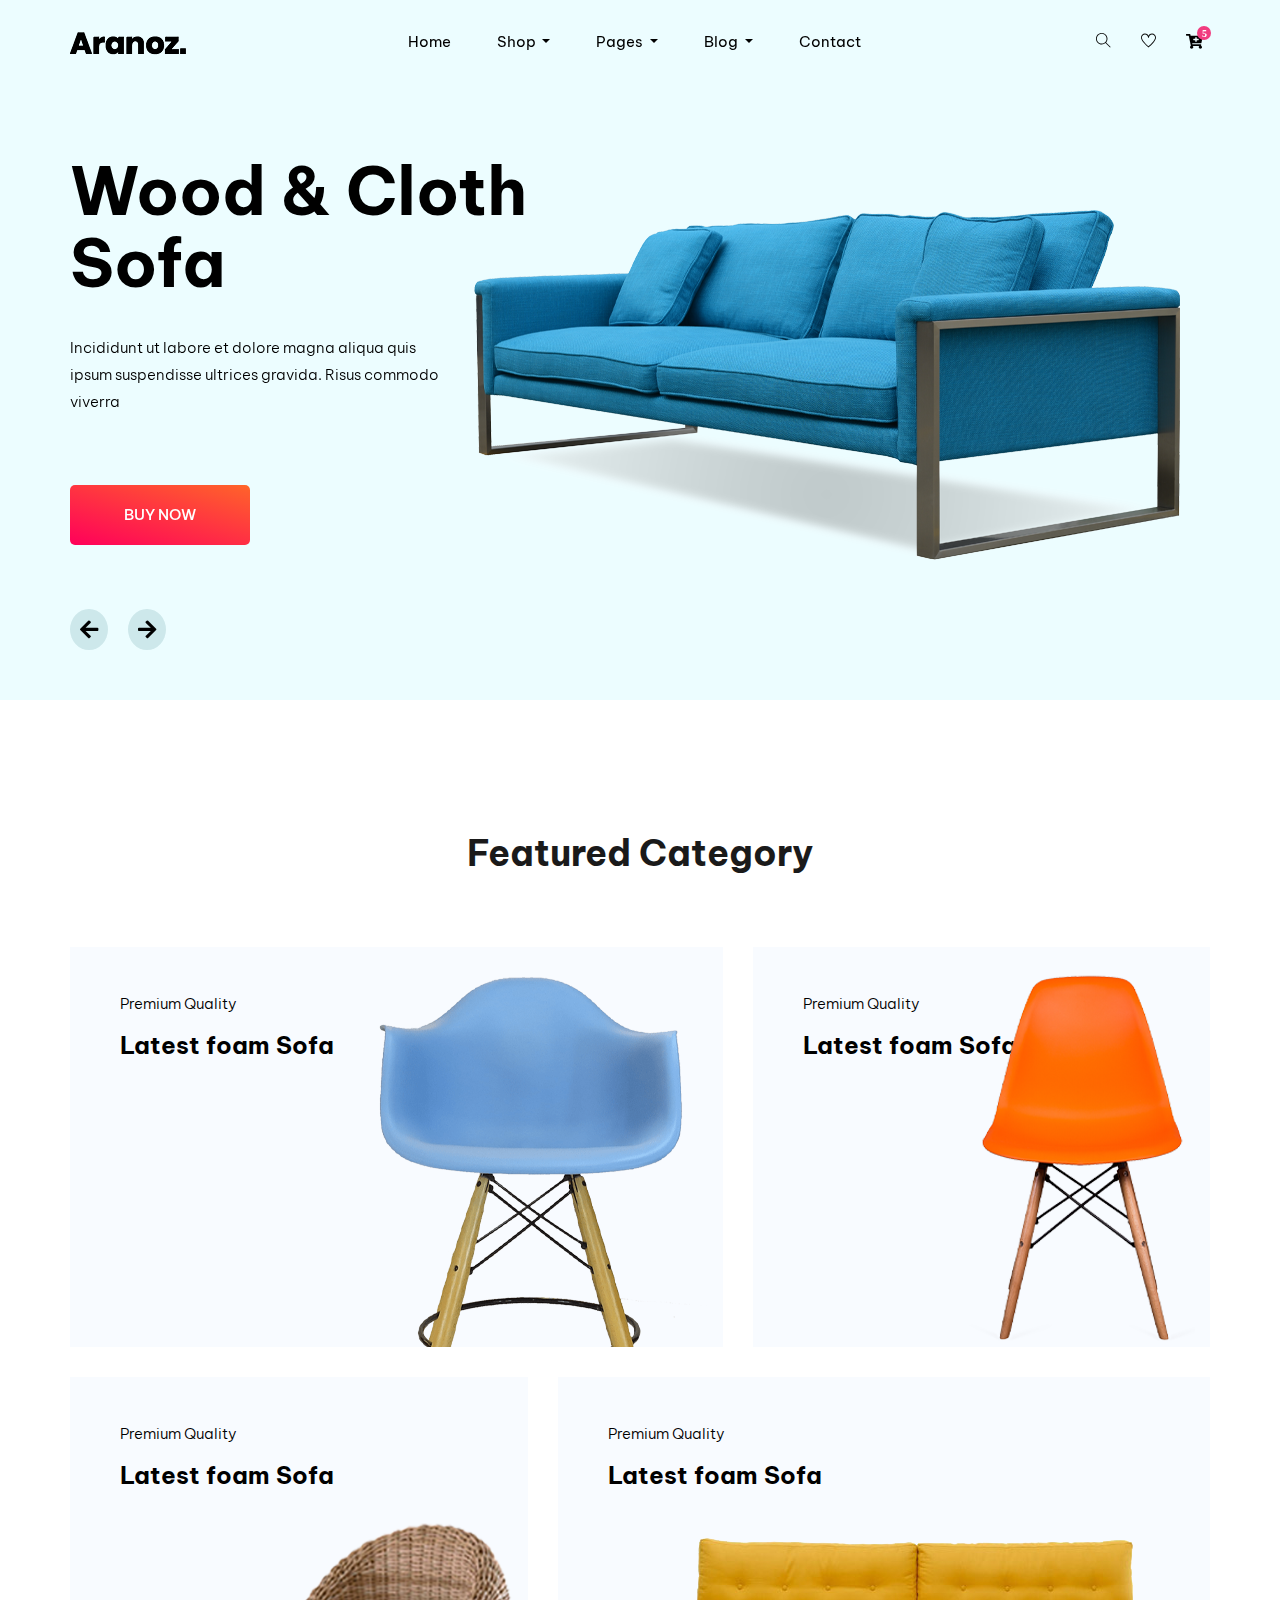
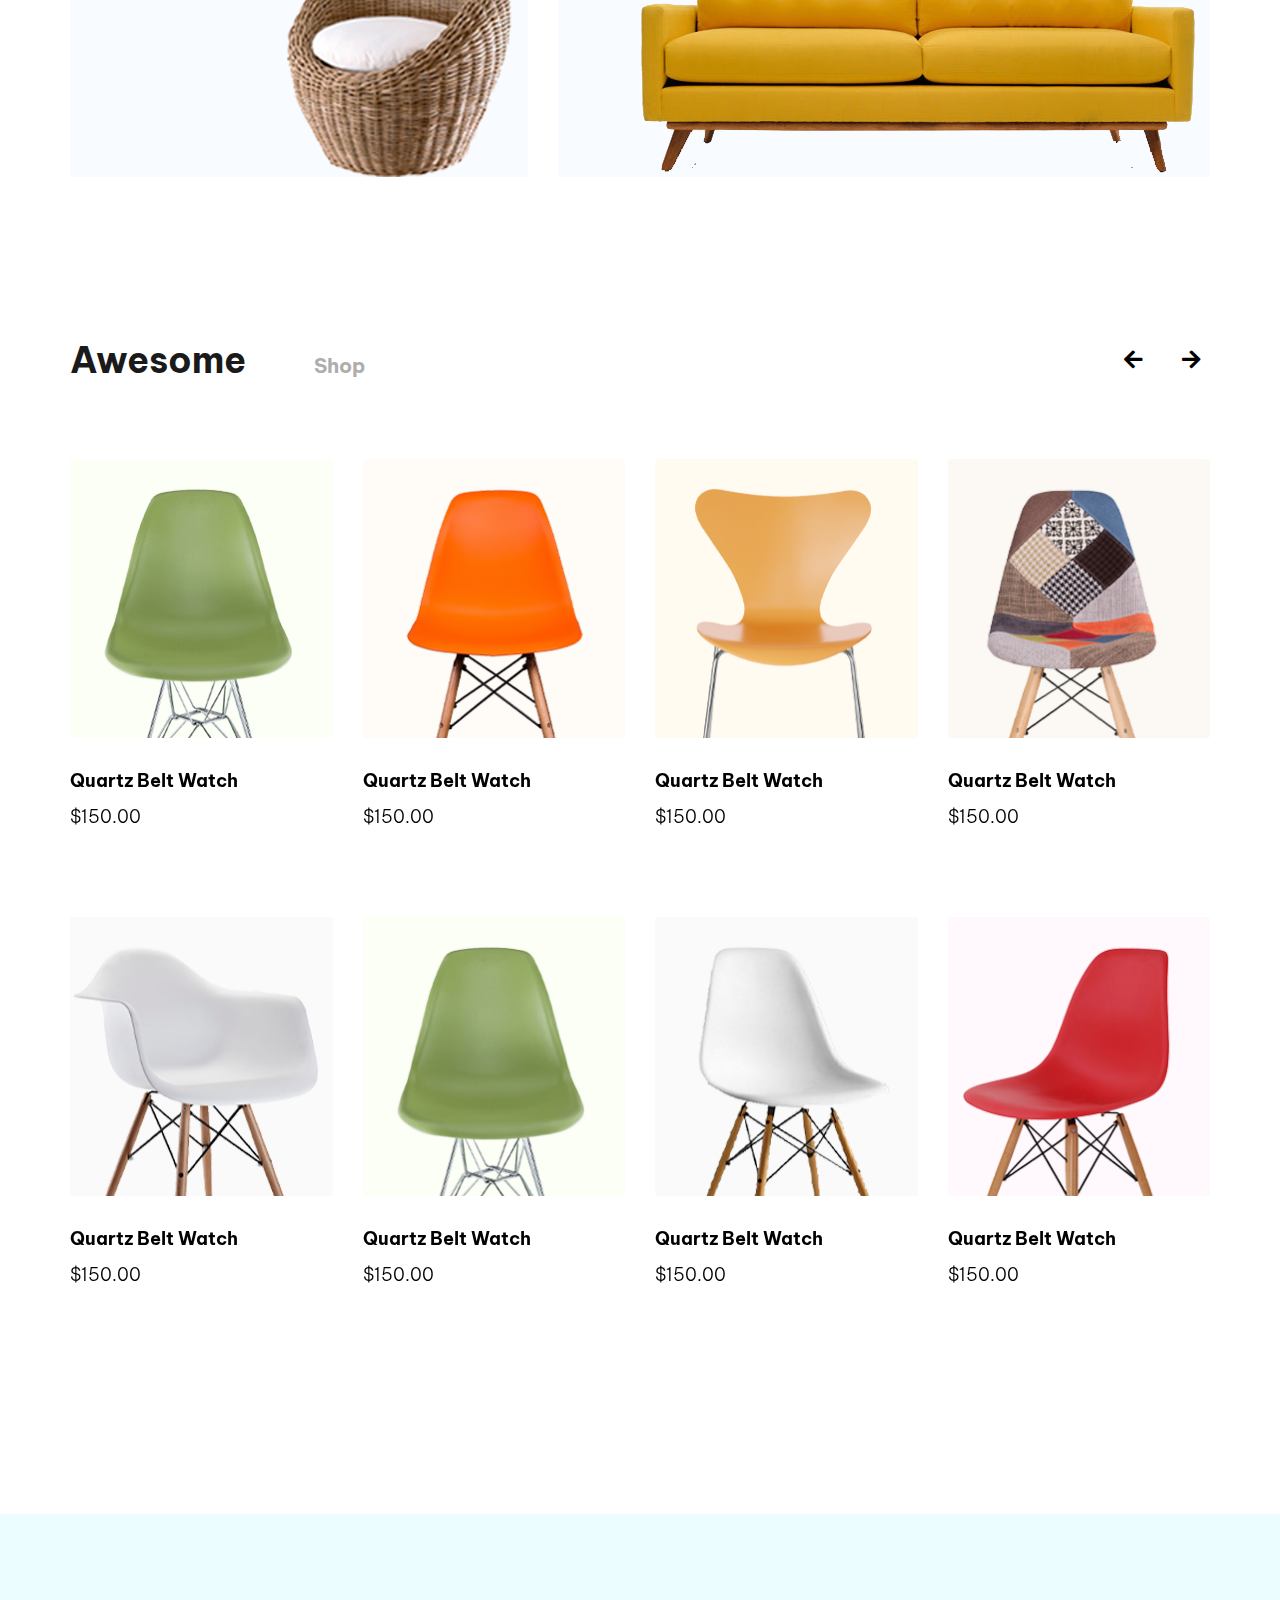
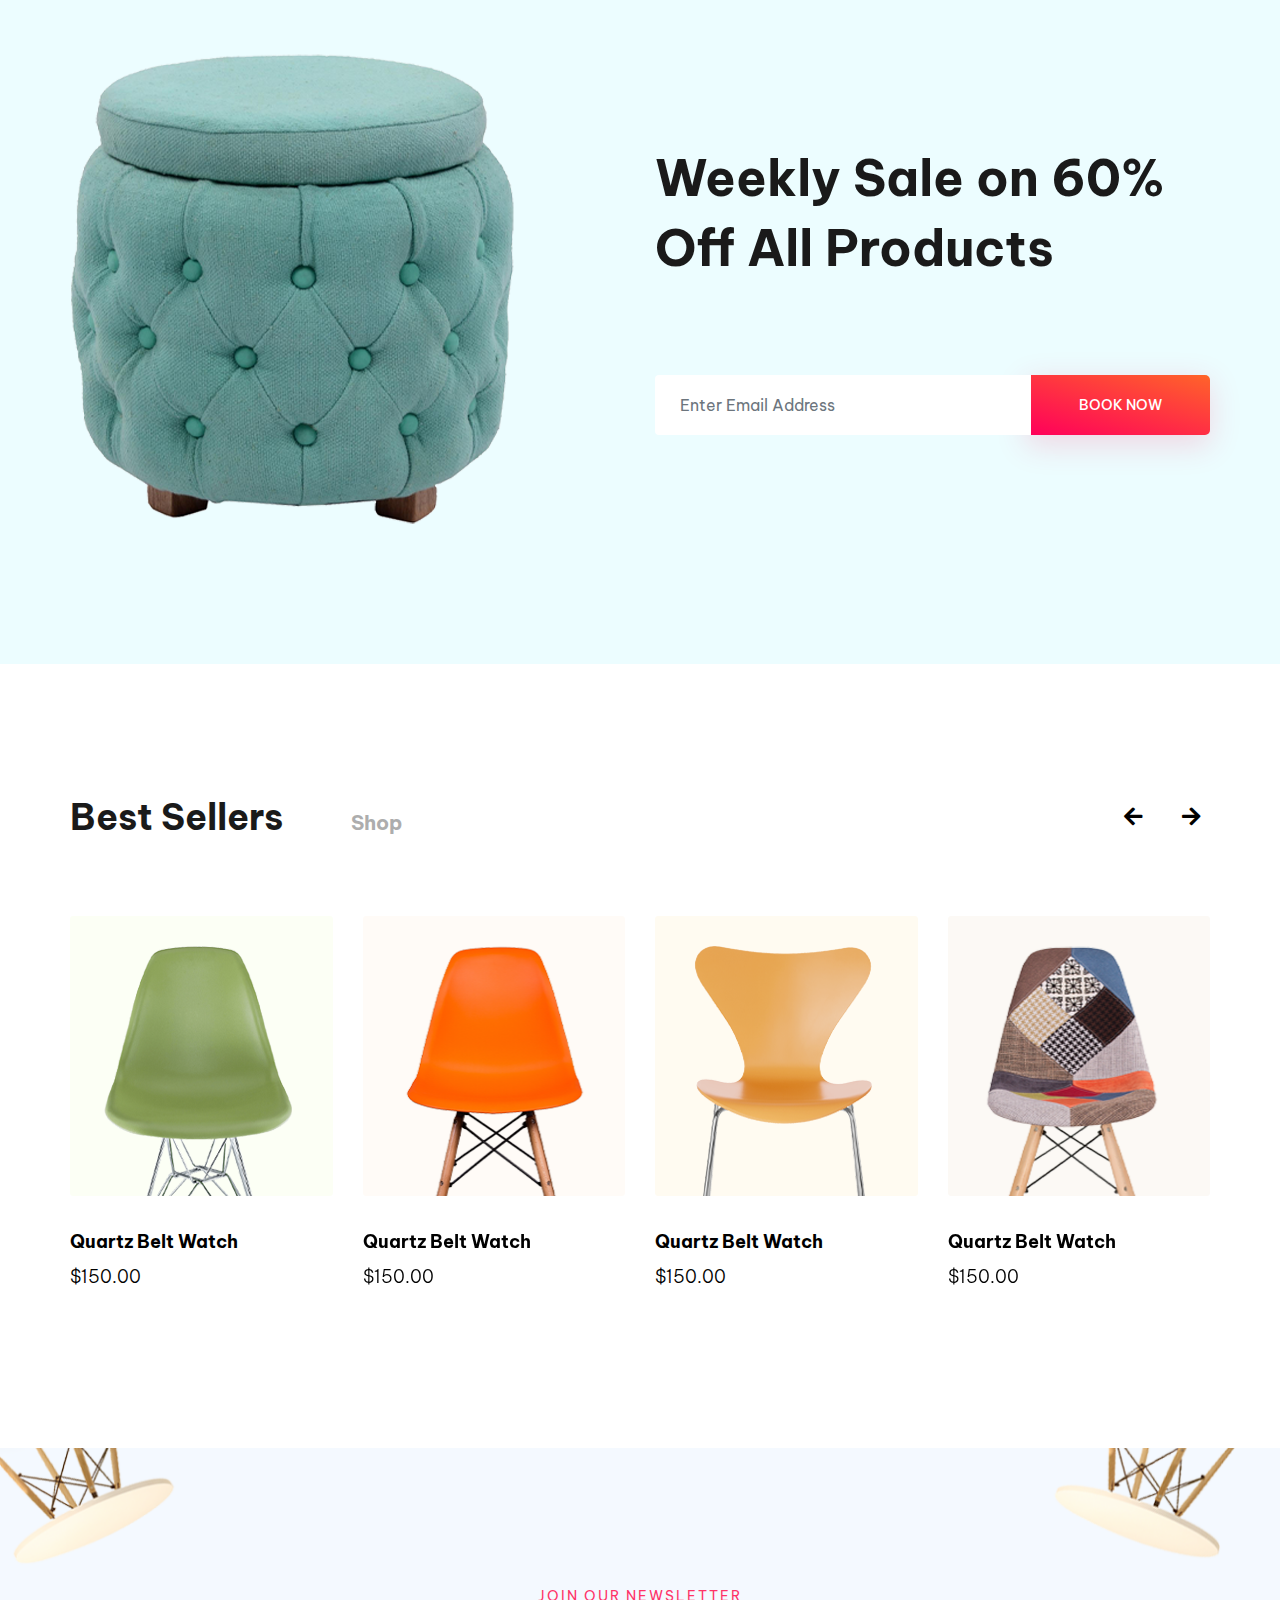
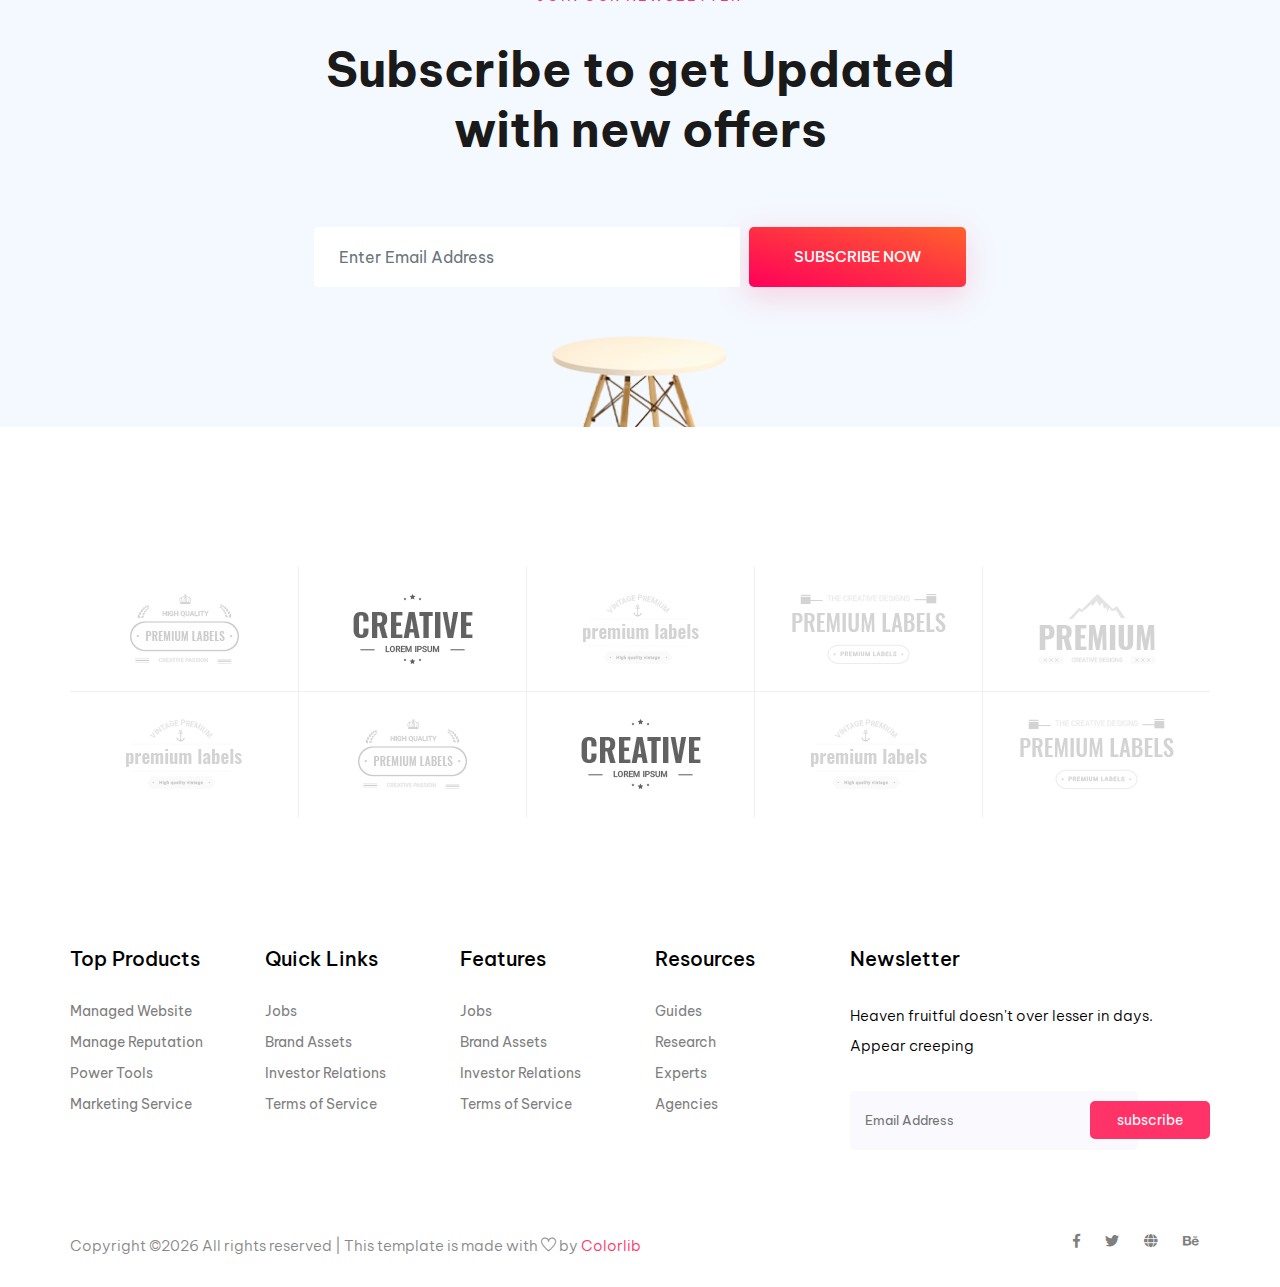
==== index.html @ b14316bf "commit" ====
<!doctype html>
<html lang="zxx">

<head>
    <!-- Required meta tags -->
    <meta charset="utf-8">
    <meta name="viewport" content="width=device-width, initial-scale=1, shrink-to-fit=no">
    <title>aranoz</title>
    <link rel="icon" href="img/favicon.png">
    <!-- Bootstrap CSS -->
    <link rel="stylesheet" href="css/bootstrap.min.css">
    <!-- animate CSS -->
    <link rel="stylesheet" href="css/animate.css">
    <!-- owl carousel CSS -->
    <link rel="stylesheet" href="css/owl.carousel.min.css">
    <!-- font awesome CSS -->
    <link rel="stylesheet" href="css/all.css">
    <!-- flaticon CSS -->
    <link rel="stylesheet" href="css/flaticon.css">
    <link rel="stylesheet" href="css/themify-icons.css">
    <!-- font awesome CSS -->
    <link rel="stylesheet" href="css/magnific-popup.css">
    <!-- swiper CSS -->
    <link rel="stylesheet" href="css/slick.css">
    <!-- style CSS -->
    <link rel="stylesheet" href="css/style.css">
</head>

<body>
    <!--::header part start::-->
    <header class="main_menu home_menu">
        <div class="container">
            <div class="row align-items-center">
                <div class="col-lg-12">
                    <nav class="navbar navbar-expand-lg navbar-light">
                        <a class="navbar-brand" href="index.html"> <img src="img/logo.png" alt="logo"> </a>
                        <button class="navbar-toggler" type="button" data-toggle="collapse"
                            data-target="#navbarSupportedContent" aria-controls="navbarSupportedContent"
                            aria-expanded="false" aria-label="Toggle navigation">
                            <span class="menu_icon"><i class="fas fa-bars"></i></span>
                        </button>

                        <div class="collapse navbar-collapse main-menu-item" id="navbarSupportedContent">
                            <ul class="navbar-nav">
                                <li class="nav-item">
                                    <a class="nav-link" href="index.html">Home</a>
                                </li>
                                <li class="nav-item dropdown">
                                    <a class="nav-link dropdown-toggle" href="blog.html" id="navbarDropdown_1"
                                        role="button" data-toggle="dropdown" aria-haspopup="true" aria-expanded="false">
                                        Shop
                                    </a>
                                    <div class="dropdown-menu" aria-labelledby="navbarDropdown_1">
                                        <a class="dropdown-item" href="category.html"> shop category</a>
                                        <a class="dropdown-item" href="single-product.html">product details</a>
                                        
                                    </div>
                                </li>
                                <li class="nav-item dropdown">
                                    <a class="nav-link dropdown-toggle" href="blog.html" id="navbarDropdown_3"
                                        role="button" data-toggle="dropdown" aria-haspopup="true" aria-expanded="false">
                                        pages
                                    </a>
                                    <div class="dropdown-menu" aria-labelledby="navbarDropdown_2">
                                        <a class="dropdown-item" href="login.html"> login</a>
                                        <a class="dropdown-item" href="tracking.html">tracking</a>
                                        <a class="dropdown-item" href="checkout.html">product checkout</a>
                                        <a class="dropdown-item" href="cart.html">shopping cart</a>
                                        <a class="dropdown-item" href="confirmation.html">confirmation</a>
                                        <a class="dropdown-item" href="elements.html">elements</a>
                                    </div>
                                </li>
                                <li class="nav-item dropdown">
                                    <a class="nav-link dropdown-toggle" href="blog.html" id="navbarDropdown_2"
                                        role="button" data-toggle="dropdown" aria-haspopup="true" aria-expanded="false">
                                        blog
                                    </a>
                                    <div class="dropdown-menu" aria-labelledby="navbarDropdown_2">
                                        <a class="dropdown-item" href="blog.html"> blog</a>
                                        <a class="dropdown-item" href="single-blog.html">Single blog</a>
                                    </div>
                                </li>
                                
                                <li class="nav-item">
                                    <a class="nav-link" href="contact.html">Contact</a>
                                </li>
                            </ul>
                        </div>
                        <div class="hearer_icon d-flex">
                            <a id="search_1" href="javascript:void(0)"><i class="ti-search"></i></a>
                            <a href=""><i class="ti-heart"></i></a>
                            <div class="dropdown cart">
                                <a class="dropdown-toggle" href="#" id="navbarDropdown3" role="button"
                                    data-toggle="dropdown" aria-haspopup="true" aria-expanded="false">
                                    <i class="fas fa-cart-plus"></i>
                                </a>
                                <!-- <div class="dropdown-menu" aria-labelledby="navbarDropdown">
                                    <div class="single_product">
    
                                    </div>
                                </div> -->
                                
                            </div>
                        </div>
                    </nav>
                </div>
            </div>
        </div>
        <div class="search_input" id="search_input_box">
            <div class="container ">
                <form class="d-flex justify-content-between search-inner">
                    <input type="text" class="form-control" id="search_input" placeholder="Search Here">
                    <button type="submit" class="btn"></button>
                    <span class="ti-close" id="close_search" title="Close Search"></span>
                </form>
            </div>
        </div>
    </header>
    <!-- Header part end-->

    <!-- banner part start-->
    <section class="banner_part">
        <div class="container">
            <div class="row align-items-center">
                <div class="col-lg-12">
                    <div class="banner_slider owl-carousel">
                        <div class="single_banner_slider">
                            <div class="row">
                                <div class="col-lg-5 col-md-8">
                                    <div class="banner_text">
                                        <div class="banner_text_iner">
                                            <h1>Wood & Cloth
                                                Sofa</h1>
                                            <p>Incididunt ut labore et dolore magna aliqua quis ipsum
                                                suspendisse ultrices gravida. Risus commodo viverra</p>
                                            <a href="#" class="btn_2">buy now</a>
                                        </div>
                                    </div>
                                </div>
                                <div class="banner_img d-none d-lg-block">
                                    <img src="img/banner_img.png" alt="">
                                </div>
                            </div>
                        </div><div class="single_banner_slider">
                            <div class="row">
                                <div class="col-lg-5 col-md-8">
                                    <div class="banner_text">
                                        <div class="banner_text_iner">
                                            <h1>Cloth & Wood
                                                Sofa</h1>
                                            <p>Incididunt ut labore et dolore magna aliqua quis ipsum
                                                suspendisse ultrices gravida. Risus commodo viverra</p>
                                            <a href="#" class="btn_2">buy now</a>
                                        </div>
                                    </div>
                                </div>
                                <div class="banner_img d-none d-lg-block">
                                    <img src="img/banner_img.png" alt="">
                                </div>
                            </div>
                        </div><div class="single_banner_slider">
                            <div class="row">
                                <div class="col-lg-5 col-md-8">
                                    <div class="banner_text">
                                        <div class="banner_text_iner">
                                            <h1>Wood & Cloth
                                                Sofa</h1>
                                            <p>Incididunt ut labore et dolore magna aliqua quis ipsum
                                                suspendisse ultrices gravida. Risus commodo viverra</p>
                                            <a href="#" class="btn_2">buy now</a>
                                        </div>
                                    </div>
                                </div>
                                <div class="banner_img d-none d-lg-block">
                                    <img src="img/banner_img.png" alt="">
                                </div>
                            </div>
                        </div>
                        <!-- <div class="single_banner_slider">
                            <div class="row">
                                <div class="col-lg-5 col-md-8">
                                    <div class="banner_text">
                                        <div class="banner_text_iner">
                                            <h1>Cloth $ Wood Sofa</h1>
                                            <p>Incididunt ut labore et dolore magna aliqua quis ipsum
                                                suspendisse ultrices gravida. Risus commodo viverra</p>
                                            <a href="#" class="btn_2">buy now</a>
                                        </div>
                                    </div>
                                </div>
                                <div class="banner_img d-none d-lg-block">
                                    <img src="img/banner_img.png" alt="">
                                </div>
                            </div>
                        </div> -->
                    </div>
                    <div class="slider-counter"></div>
                </div>
            </div>
        </div>
    </section>
    <!-- banner part start-->

    <!-- feature_part start-->
    <section class="feature_part padding_top">
        <div class="container">
            <div class="row justify-content-center">
                <div class="col-lg-8">
                    <div class="section_tittle text-center">
                        <h2>Featured Category</h2>
                    </div>
                </div>
            </div>
            <div class="row align-items-center justify-content-between">
                <div class="col-lg-7 col-sm-6">
                    <div class="single_feature_post_text">
                        <p>Premium Quality</p>
                        <h3>Latest foam Sofa</h3>
                        <a href="#" class="feature_btn">EXPLORE NOW <i class="fas fa-play"></i></a>
                        <img src="img/feature/feature_1.png" alt="">
                    </div>
                </div>
                <div class="col-lg-5 col-sm-6">
                    <div class="single_feature_post_text">
                        <p>Premium Quality</p>
                        <h3>Latest foam Sofa</h3>
                        <a href="#" class="feature_btn">EXPLORE NOW <i class="fas fa-play"></i></a>
                        <img src="img/feature/feature_2.png" alt="">
                    </div>
                </div>
                <div class="col-lg-5 col-sm-6">
                    <div class="single_feature_post_text">
                        <p>Premium Quality</p>
                        <h3>Latest foam Sofa</h3>
                        <a href="#" class="feature_btn">EXPLORE NOW <i class="fas fa-play"></i></a>
                        <img src="img/feature/feature_3.png" alt="">
                    </div>
                </div>
                <div class="col-lg-7 col-sm-6">
                    <div class="single_feature_post_text">
                        <p>Premium Quality</p>
                        <h3>Latest foam Sofa</h3>
                        <a href="#" class="feature_btn">EXPLORE NOW <i class="fas fa-play"></i></a>
                        <img src="img/feature/feature_4.png" alt="">
                    </div>
                </div>
            </div>
        </div>
    </section>
    <!-- upcoming_event part start-->

    <!-- product_list start-->
    <section class="product_list section_padding">
        <div class="container">
            <div class="row justify-content-center">
                <div class="col-lg-12">
                    <div class="section_tittle text-center">
                        <h2>awesome <span>shop</span></h2>
                    </div>
                </div>
            </div>
            <div class="row">
                <div class="col-lg-12">
                    <div class="product_list_slider owl-carousel">
                        <div class="single_product_list_slider">
                            <div class="row align-items-center justify-content-between">
                                <div class="col-lg-3 col-sm-6">
                                    <div class="single_product_item">
                                        <img src="img/product/product_1.png" alt="">
                                        <div class="single_product_text">
                                            <h4>Quartz Belt Watch</h4>
                                            <h3>$150.00</h3>
                                            <a href="#" class="add_cart">+ add to cart<i class="ti-heart"></i></a>
                                        </div>
                                    </div>
                                </div>
                                <div class="col-lg-3 col-sm-6">
                                    <div class="single_product_item">
                                        <img src="img/product/product_2.png" alt="">
                                        <div class="single_product_text">
                                            <h4>Quartz Belt Watch</h4>
                                            <h3>$150.00</h3>
                                            <a href="#" class="add_cart">+ add to cart<i class="ti-heart"></i></a>
                                        </div>
                                    </div>
                                </div>
                                <div class="col-lg-3 col-sm-6">
                                    <div class="single_product_item">
                                        <img src="img/product/product_3.png" alt="">
                                        <div class="single_product_text">
                                            <h4>Quartz Belt Watch</h4>
                                            <h3>$150.00</h3>
                                            <a href="#" class="add_cart">+ add to cart<i class="ti-heart"></i></a>
                                        </div>
                                    </div>
                                </div>
                                <div class="col-lg-3 col-sm-6">
                                    <div class="single_product_item">
                                        <img src="img/product/product_4.png" alt="">
                                        <div class="single_product_text">
                                            <h4>Quartz Belt Watch</h4>
                                            <h3>$150.00</h3>
                                            <a href="#" class="add_cart">+ add to cart<i class="ti-heart"></i></a>
                                        </div>
                                    </div>
                                </div>
                                <div class="col-lg-3 col-sm-6">
                                    <div class="single_product_item">
                                        <img src="img/product/product_5.png" alt="">
                                        <div class="single_product_text">
                                            <h4>Quartz Belt Watch</h4>
                                            <h3>$150.00</h3>
                                            <a href="#" class="add_cart">+ add to cart<i class="ti-heart"></i></a>
                                        </div>
                                    </div>
                                </div>
                                <div class="col-lg-3 col-sm-6">
                                    <div class="single_product_item">
                                        <img src="img/product/product_6.png" alt="">
                                        <div class="single_product_text">
                                            <h4>Quartz Belt Watch</h4>
                                            <h3>$150.00</h3>
                                            <a href="#" class="add_cart">+ add to cart<i class="ti-heart"></i></a>
                                        </div>
                                    </div>
                                </div>
                                <div class="col-lg-3 col-sm-6">
                                    <div class="single_product_item">
                                        <img src="img/product/product_7.png" alt="">
                                        <div class="single_product_text">
                                            <h4>Quartz Belt Watch</h4>
                                            <h3>$150.00</h3>
                                            <a href="#" class="add_cart">+ add to cart<i class="ti-heart"></i></a>
                                        </div>
                                    </div>
                                </div>
                                <div class="col-lg-3 col-sm-6">
                                    <div class="single_product_item">
                                        <img src="img/product/product_8.png" alt="">
                                        <div class="single_product_text">
                                            <h4>Quartz Belt Watch</h4>
                                            <h3>$150.00</h3>
                                            <a href="#" class="add_cart">+ add to cart<i class="ti-heart"></i></a>
                                        </div>
                                    </div>
                                </div>
                            </div>
                        </div>
                        <div class="single_product_list_slider">
                            <div class="row align-items-center justify-content-between">
                                <div class="col-lg-3 col-sm-6">
                                    <div class="single_product_item">
                                        <img src="img/product/product_1.png" alt="">
                                        <div class="single_product_text">
                                            <h4>Quartz Belt Watch</h4>
                                            <h3>$150.00</h3>
                                            <a href="#" class="add_cart">+ add to cart<i class="ti-heart"></i></a>
                                        </div>
                                    </div>
                                </div>
                                <div class="col-lg-3 col-sm-6">
                                    <div class="single_product_item">
                                        <img src="img/product/product_2.png" alt="">
                                        <div class="single_product_text">
                                            <h4>Quartz Belt Watch</h4>
                                            <h3>$150.00</h3>
                                            <a href="#" class="add_cart">+ add to cart<i class="ti-heart"></i></a>
                                        </div>
                                    </div>
                                </div>
                                <div class="col-lg-3 col-sm-6">
                                    <div class="single_product_item">
                                        <img src="img/product/product_3.png" alt="">
                                        <div class="single_product_text">
                                            <h4>Quartz Belt Watch</h4>
                                            <h3>$150.00</h3>
                                            <a href="#" class="add_cart">+ add to cart<i class="ti-heart"></i></a>
                                        </div>
                                    </div>
                                </div>
                                <div class="col-lg-3 col-sm-6">
                                    <div class="single_product_item">
                                        <img src="img/product/product_4.png" alt="">
                                        <div class="single_product_text">
                                            <h4>Quartz Belt Watch</h4>
                                            <h3>$150.00</h3>
                                            <a href="#" class="add_cart">+ add to cart<i class="ti-heart"></i></a>
                                        </div>
                                    </div>
                                </div>
                                <div class="col-lg-3 col-sm-6">
                                    <div class="single_product_item">
                                        <img src="img/product/product_5.png" alt="">
                                        <div class="single_product_text">
                                            <h4>Quartz Belt Watch</h4>
                                            <h3>$150.00</h3>
                                            <a href="#" class="add_cart">+ add to cart<i class="ti-heart"></i></a>
                                        </div>
                                    </div>
                                </div>
                                <div class="col-lg-3 col-sm-6">
                                    <div class="single_product_item">
                                        <img src="img/product/product_6.png" alt="">
                                        <div class="single_product_text">
                                            <h4>Quartz Belt Watch</h4>
                                            <h3>$150.00</h3>
                                            <a href="#" class="add_cart">+ add to cart<i class="ti-heart"></i></a>
                                        </div>
                                    </div>
                                </div>
                                <div class="col-lg-3 col-sm-6">
                                    <div class="single_product_item">
                                        <img src="img/product/product_7.png" alt="">
                                        <div class="single_product_text">
                                            <h4>Quartz Belt Watch</h4>
                                            <h3>$150.00</h3>
                                            <a href="#" class="add_cart">+ add to cart<i class="ti-heart"></i></a>
                                        </div>
                                    </div>
                                </div>
                                <div class="col-lg-3 col-sm-6">
                                    <div class="single_product_item">
                                        <img src="img/product/product_8.png" alt="">
                                        <div class="single_product_text">
                                            <h4>Quartz Belt Watch</h4>
                                            <h3>$150.00</h3>
                                            <a href="#" class="add_cart">+ add to cart<i class="ti-heart"></i></a>
                                        </div>
                                    </div>
                                </div>
                            </div>
                        </div>
                    </div>
                </div>
            </div>
        </div>
    </section>
    <!-- product_list part start-->

    <!-- awesome_shop start-->
    <section class="our_offer section_padding">
        <div class="container">
            <div class="row align-items-center justify-content-between">
                <div class="col-lg-6 col-md-6">
                    <div class="offer_img">
                        <img src="img/offer_img.png" alt="">
                    </div>
                </div>
                <div class="col-lg-6 col-md-6">
                    <div class="offer_text">
                        <h2>Weekly Sale on
                            60% Off All Products</h2>
                        <div class="date_countdown">
                            <div id="timer">
                                <div id="days" class="date"></div>
                                <div id="hours" class="date"></div>
                                <div id="minutes" class="date"></div>
                                <div id="seconds" class="date"></div>
                            </div>
                        </div>
                        <div class="input-group">
                            <input type="text" class="form-control" placeholder="enter email address"
                                aria-label="Recipient's username" aria-describedby="basic-addon2">
                            <div class="input-group-append">
                                <a href="#" class="input-group-text btn_2" id="basic-addon2">book now</a>
                            </div>
                        </div>
                    </div>
                </div>
            </div>
        </div>
    </section>
    <!-- awesome_shop part start-->

    <!-- product_list part start-->
    <section class="product_list best_seller section_padding">
        <div class="container">
            <div class="row justify-content-center">
                <div class="col-lg-12">
                    <div class="section_tittle text-center">
                        <h2>Best Sellers <span>shop</span></h2>
                    </div>
                </div>
            </div>
            <div class="row align-items-center justify-content-between">
                <div class="col-lg-12">
                    <div class="best_product_slider owl-carousel">
                        <div class="single_product_item">
                            <img src="img/product/product_1.png" alt="">
                            <div class="single_product_text">
                                <h4>Quartz Belt Watch</h4>
                                <h3>$150.00</h3>
                            </div>
                        </div>
                        <div class="single_product_item">
                            <img src="img/product/product_2.png" alt="">
                            <div class="single_product_text">
                                <h4>Quartz Belt Watch</h4>
                                <h3>$150.00</h3>
                            </div>
                        </div>
                        <div class="single_product_item">
                            <img src="img/product/product_3.png" alt="">
                            <div class="single_product_text">
                                <h4>Quartz Belt Watch</h4>
                                <h3>$150.00</h3>
                            </div>
                        </div>
                        <div class="single_product_item">
                            <img src="img/product/product_4.png" alt="">
                            <div class="single_product_text">
                                <h4>Quartz Belt Watch</h4>
                                <h3>$150.00</h3>
                            </div>
                        </div>
                        <div class="single_product_item">
                            <img src="img/product/product_5.png" alt="">
                            <div class="single_product_text">
                                <h4>Quartz Belt Watch</h4>
                                <h3>$150.00</h3>
                            </div>
                        </div>
                    </div>
                </div>
            </div>
        </div>
    </section>
    <!-- product_list part end-->

    <!-- subscribe_area part start-->
    <section class="subscribe_area section_padding">
        <div class="container">
            <div class="row justify-content-center">
                <div class="col-lg-7">
                    <div class="subscribe_area_text text-center">
                        <h5>Join Our Newsletter</h5>
                        <h2>Subscribe to get Updated
                            with new offers</h2>
                        <div class="input-group">
                            <input type="text" class="form-control" placeholder="enter email address"
                                aria-label="Recipient's username" aria-describedby="basic-addon2">
                            <div class="input-group-append">
                                <a href="#" class="input-group-text btn_2" id="basic-addon2">subscribe now</a>
                            </div>
                        </div>
                    </div>
                </div>
            </div>
        </div>
    </section>
    <!--::subscribe_area part end::-->

    <!-- subscribe_area part start-->
    <section class="client_logo padding_top">
        <div class="container">
            <div class="row align-items-center">
                <div class="col-lg-12">
                    <div class="single_client_logo">
                        <img src="img/client_logo/client_logo_1.png" alt="">
                    </div>
                    <div class="single_client_logo">
                        <img src="img/client_logo/client_logo_2.png" alt="">
                    </div>
                    <div class="single_client_logo">
                        <img src="img/client_logo/client_logo_3.png" alt="">
                    </div>
                    <div class="single_client_logo">
                        <img src="img/client_logo/client_logo_4.png" alt="">
                    </div>
                    <div class="single_client_logo">
                        <img src="img/client_logo/client_logo_5.png" alt="">
                    </div>
                    <div class="single_client_logo">
                        <img src="img/client_logo/client_logo_3.png" alt="">
                    </div>
                    <div class="single_client_logo">
                        <img src="img/client_logo/client_logo_1.png" alt="">
                    </div>
                    <div class="single_client_logo">
                        <img src="img/client_logo/client_logo_2.png" alt="">
                    </div>
                    <div class="single_client_logo">
                        <img src="img/client_logo/client_logo_3.png" alt="">
                    </div>
                    <div class="single_client_logo">
                        <img src="img/client_logo/client_logo_4.png" alt="">
                    </div>
                </div>
            </div>
        </div>
    </section>
    <!--::subscribe_area part end::-->

    <!--::footer_part start::-->
    <footer class="footer_part">
        <div class="container">
            <div class="row justify-content-around">
                <div class="col-sm-6 col-lg-2">
                    <div class="single_footer_part">
                        <h4>Top Products</h4>
                        <ul class="list-unstyled">
                            <li><a href="">Managed Website</a></li>
                            <li><a href="">Manage Reputation</a></li>
                            <li><a href="">Power Tools</a></li>
                            <li><a href="">Marketing Service</a></li>
                        </ul>
                    </div>
                </div>
                <div class="col-sm-6 col-lg-2">
                    <div class="single_footer_part">
                        <h4>Quick Links</h4>
                        <ul class="list-unstyled">
                            <li><a href="">Jobs</a></li>
                            <li><a href="">Brand Assets</a></li>
                            <li><a href="">Investor Relations</a></li>
                            <li><a href="">Terms of Service</a></li>
                        </ul>
                    </div>
                </div>
                <div class="col-sm-6 col-lg-2">
                    <div class="single_footer_part">
                        <h4>Features</h4>
                        <ul class="list-unstyled">
                            <li><a href="">Jobs</a></li>
                            <li><a href="">Brand Assets</a></li>
                            <li><a href="">Investor Relations</a></li>
                            <li><a href="">Terms of Service</a></li>
                        </ul>
                    </div>
                </div>
                <div class="col-sm-6 col-lg-2">
                    <div class="single_footer_part">
                        <h4>Resources</h4>
                        <ul class="list-unstyled">
                            <li><a href="">Guides</a></li>
                            <li><a href="">Research</a></li>
                            <li><a href="">Experts</a></li>
                            <li><a href="">Agencies</a></li>
                        </ul>
                    </div>
                </div>
                <div class="col-sm-6 col-lg-4">
                    <div class="single_footer_part">
                        <h4>Newsletter</h4>
                        <p>Heaven fruitful doesn't over lesser in days. Appear creeping
                        </p>
                        <div id="mc_embed_signup">
                            <form target="_blank"
                                action="https://spondonit.us12.list-manage.com/subscribe/post?u=1462626880ade1ac87bd9c93a&amp;id=92a4423d01"
                                method="get" class="subscribe_form relative mail_part">
                                <input type="email" name="email" id="newsletter-form-email" placeholder="Email Address"
                                    class="placeholder hide-on-focus" onfocus="this.placeholder = ''"
                                    onblur="this.placeholder = ' Email Address '">
                                <button type="submit" name="submit" id="newsletter-submit"
                                    class="email_icon newsletter-submit button-contactForm">subscribe</button>
                                <div class="mt-10 info"></div>
                            </form>
                        </div>
                    </div>
                </div>
            </div>
            
        </div>
        <div class="copyright_part">
            <div class="container">
                <div class="row">
                    <div class="col-lg-8">
                        <div class="copyright_text">
                            <P><!-- Link back to Colorlib can't be removed. Template is licensed under CC BY 3.0. -->
Copyright &copy;<script>document.write(new Date().getFullYear());</script> All rights reserved | This template is made with <i class="ti-heart" aria-hidden="true"></i> by <a href="https://colorlib.com" target="_blank">Colorlib</a>
<!-- Link back to Colorlib can't be removed. Template is licensed under CC BY 3.0. --></P>
                        </div>
                    </div>
                    <div class="col-lg-4">
                        <div class="footer_icon social_icon">
                            <ul class="list-unstyled">
                                <li><a href="#" class="single_social_icon"><i class="fab fa-facebook-f"></i></a></li>
                                <li><a href="#" class="single_social_icon"><i class="fab fa-twitter"></i></a></li>
                                <li><a href="#" class="single_social_icon"><i class="fas fa-globe"></i></a></li>
                                <li><a href="#" class="single_social_icon"><i class="fab fa-behance"></i></a></li>
                            </ul>
                        </div>
                    </div>
                </div>
            </div>
        </div>
    </footer>
    <!--::footer_part end::-->

    <!-- jquery plugins here-->
    <script src="js/jquery-1.12.1.min.js"></script>
    <!-- popper js -->
    <script src="js/popper.min.js"></script>
    <!-- bootstrap js -->
    <script src="js/bootstrap.min.js"></script>
    <!-- easing js -->
    <script src="js/jquery.magnific-popup.js"></script>
    <!-- swiper js -->
    <script src="js/swiper.min.js"></script>
    <!-- swiper js -->
    <script src="js/masonry.pkgd.js"></script>
    <!-- particles js -->
    <script src="js/owl.carousel.min.js"></script>
    <script src="js/jquery.nice-select.min.js"></script>
    <!-- slick js -->
    <script src="js/slick.min.js"></script>
    <script src="js/jquery.counterup.min.js"></script>
    <script src="js/waypoints.min.js"></script>
    <script src="js/contact.js"></script>
    <script src="js/jquery.ajaxchimp.min.js"></script>
    <script src="js/jquery.form.js"></script>
    <script src="js/jquery.validate.min.js"></script>
    <script src="js/mail-script.js"></script>
    <!-- custom js -->
    <script src="js/custom.js"></script>
</body>

</html>
---- css/flaticon.css ----
/*
  	Flaticon icon font: Flaticon
  	Creation date: 13/06/2019 05:10
  	*/

@font-face {
  font-family: "Flaticon";
  src: url("../fonts/Flaticon.eot");
  src: url("../fonts/Flaticon.eot?#iefix") format("embedded-opentype"),
       url("../fonts/Flaticon.woff2") format("woff2"),
       url("../fonts/Flaticon.woff") format("woff"),
       url("../fonts/Flaticon.ttf") format("truetype"),
       url("../fonts/Flaticon.svg#Flaticon") format("svg");
  font-weight: normal;
  font-style: normal;
}

@media screen and (-webkit-min-device-pixel-ratio:0) {
  @font-face {
    font-family: "Flaticon";
    src: url("./Flaticon.svg#Flaticon") format("svg");
  }
}

[class^="flaticon-"]:before, [class*=" flaticon-"]:before,
[class^="flaticon-"]:after, [class*=" flaticon-"]:after {   
  font-family: Flaticon;
        font-size: 20px;
font-style: normal;
}

.flaticon-right-arrow:before { content: "\f100"; }
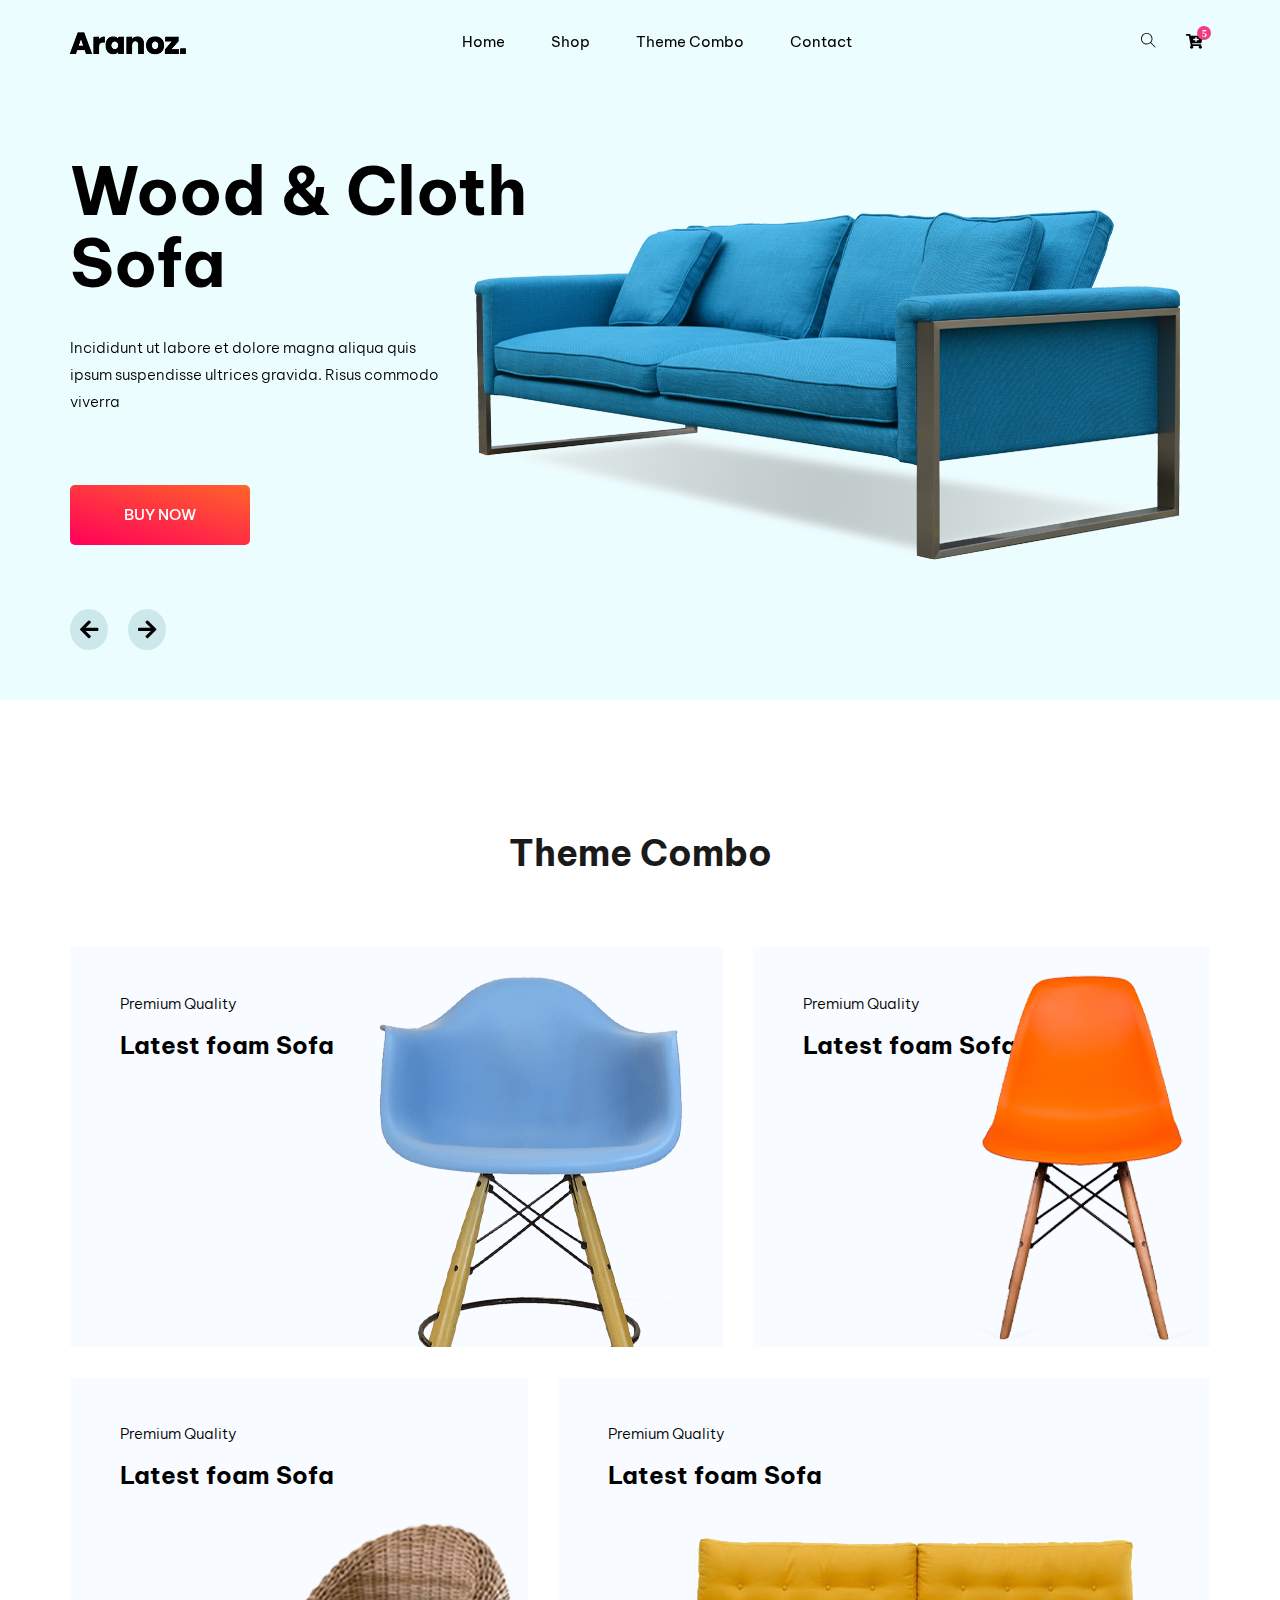
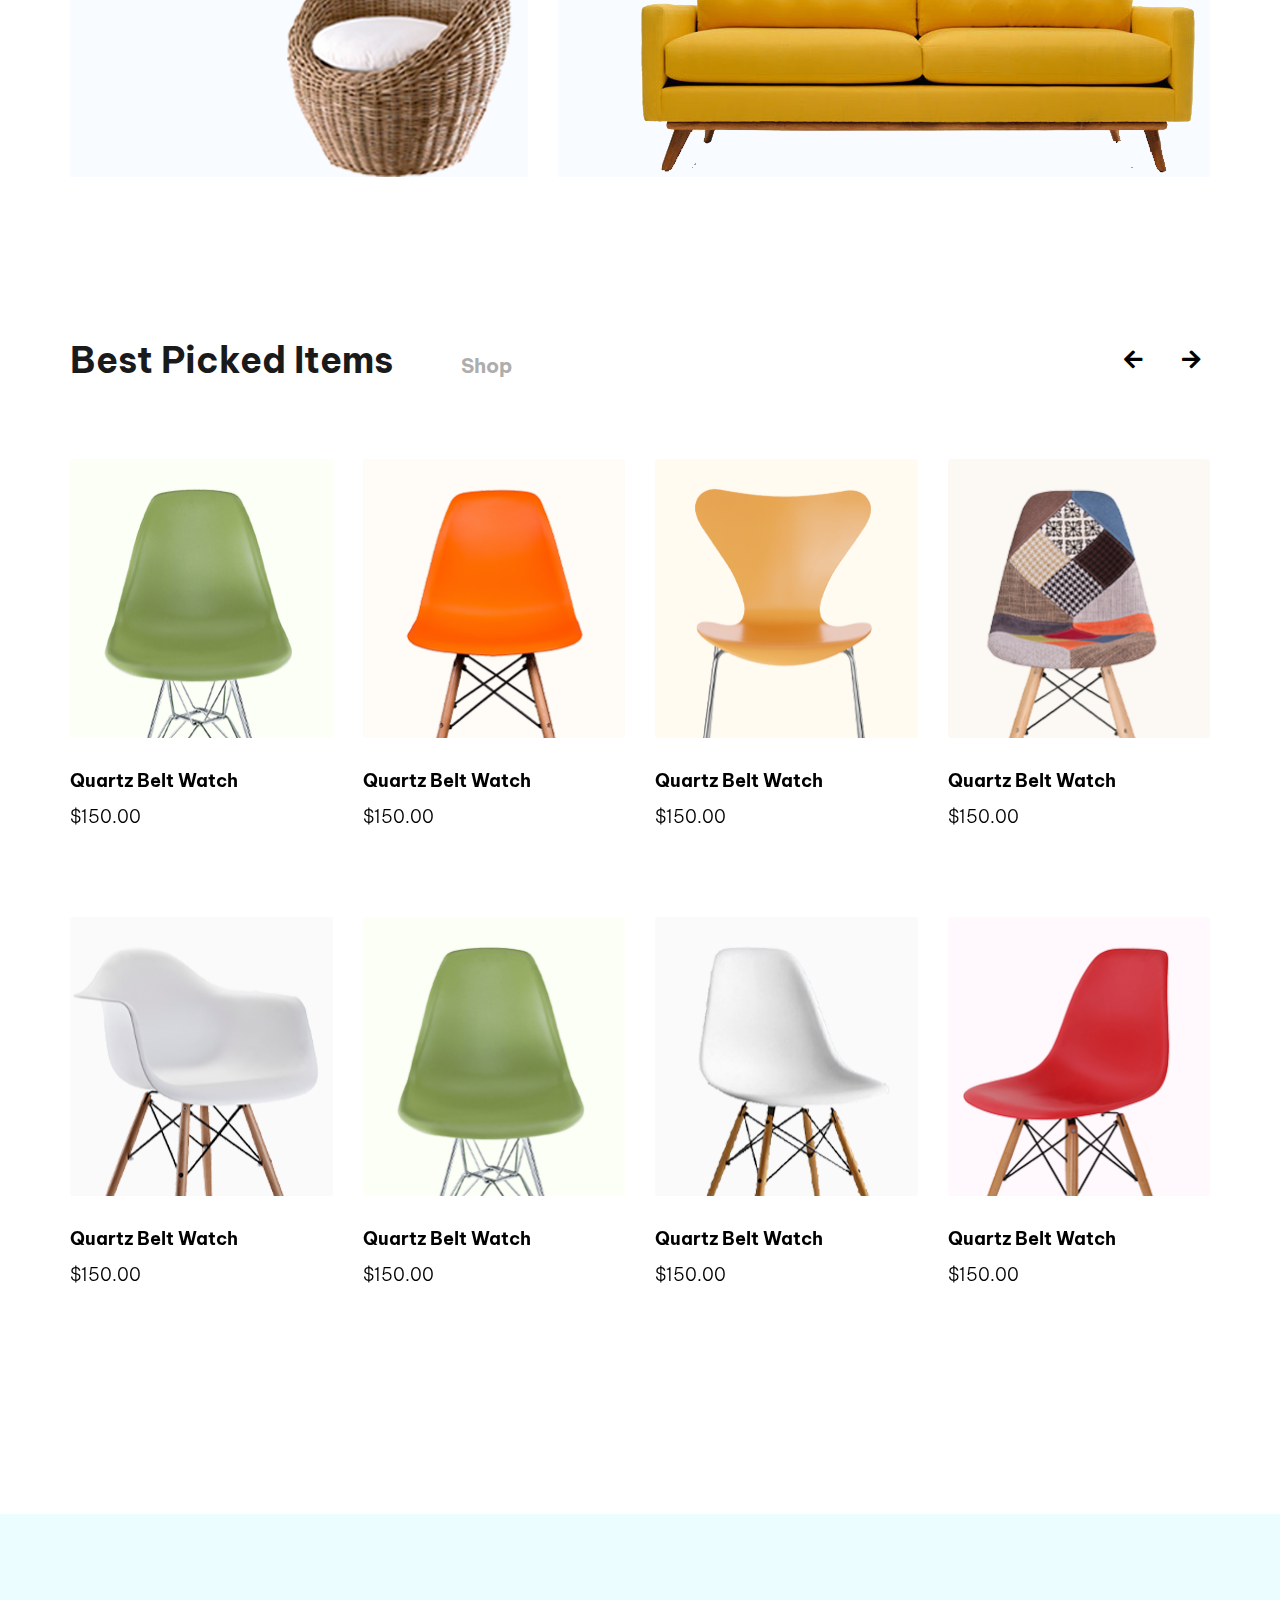
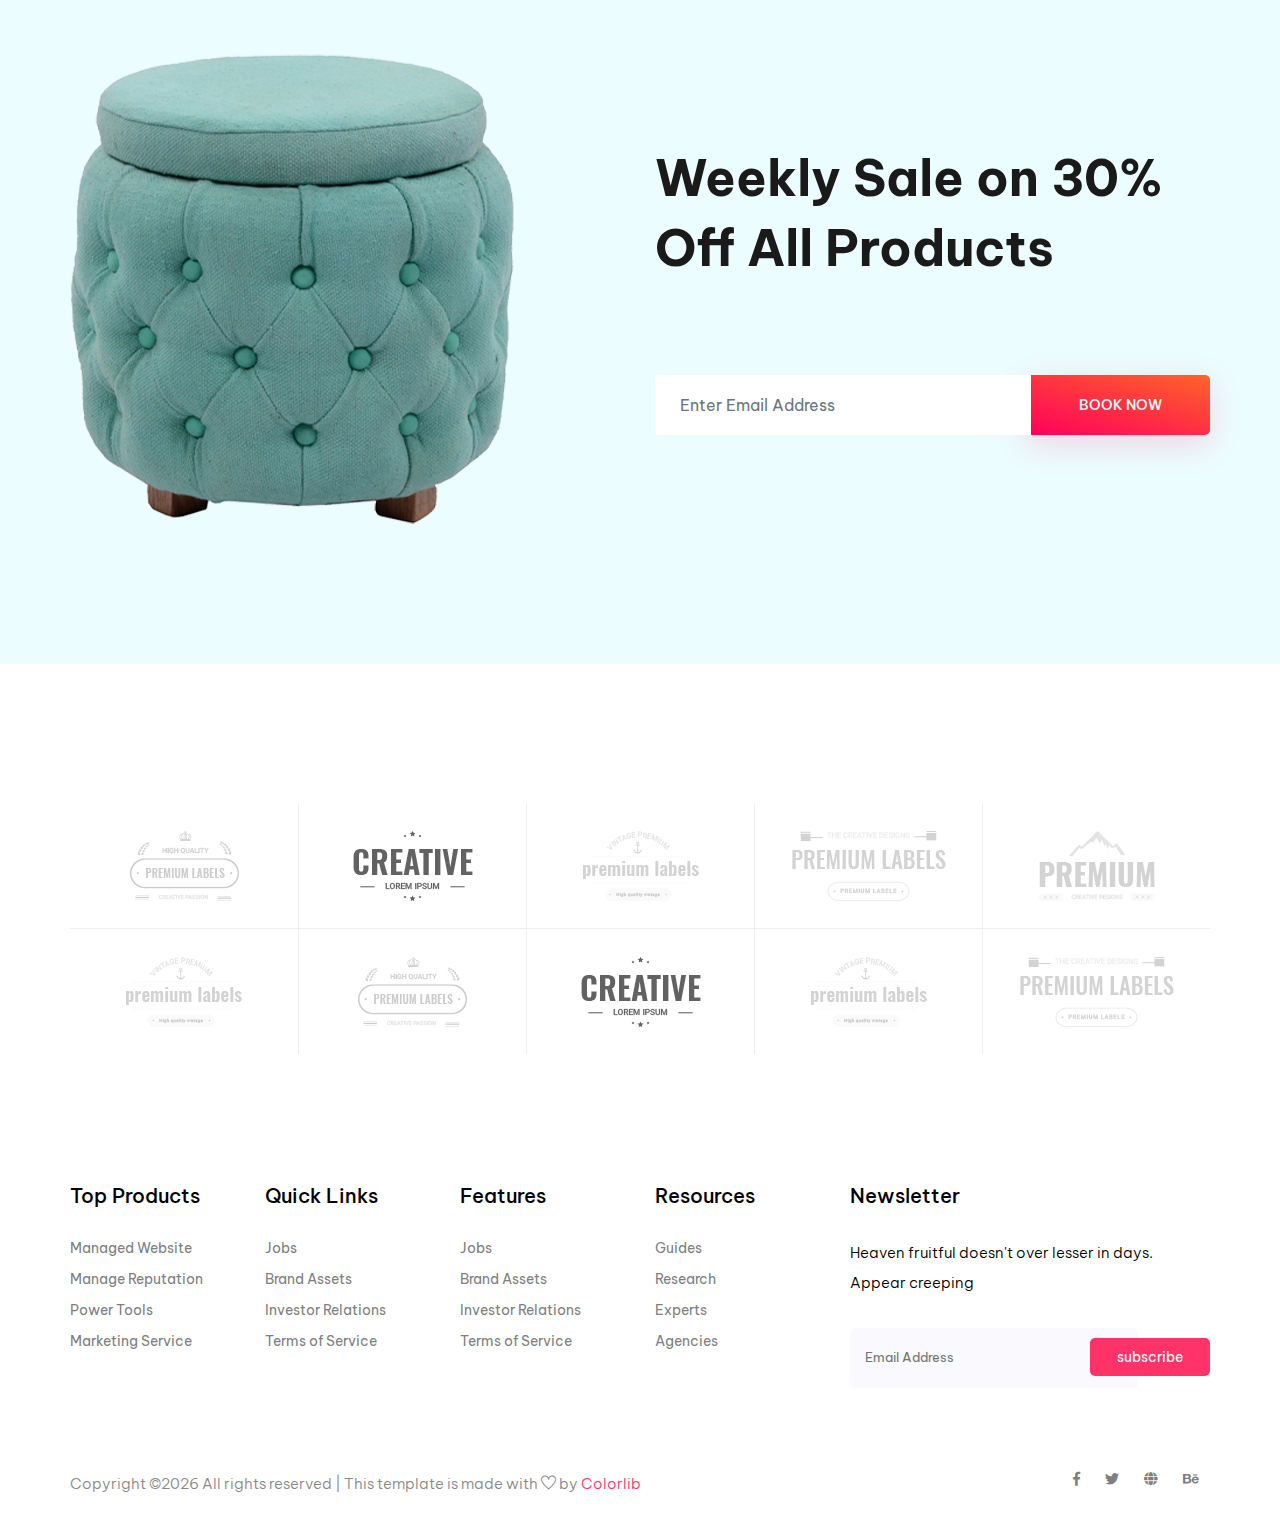
==== commit 538d9d41: "commit" ====
--- a/index.html
+++ b/index.html
@@ -45,42 +45,16 @@
                                 <li class="nav-item">
                                     <a class="nav-link" href="index.html">Home</a>
                                 </li>
-                                <li class="nav-item dropdown">
-                                    <a class="nav-link dropdown-toggle" href="blog.html" id="navbarDropdown_1"
-                                        role="button" data-toggle="dropdown" aria-haspopup="true" aria-expanded="false">
+                                <li class="nav-item">
+                                    <a class="nav-link" href="category.html">
                                         Shop
                                     </a>
-                                    <div class="dropdown-menu" aria-labelledby="navbarDropdown_1">
-                                        <a class="dropdown-item" href="category.html"> shop category</a>
-                                        <a class="dropdown-item" href="single-product.html">product details</a>
-                                        
-                                    </div>
                                 </li>
-                                <li class="nav-item dropdown">
-                                    <a class="nav-link dropdown-toggle" href="blog.html" id="navbarDropdown_3"
-                                        role="button" data-toggle="dropdown" aria-haspopup="true" aria-expanded="false">
-                                        pages
+                                <li class="nav-item">
+                                    <a class="nav-link" href="category.html">
+                                        Theme Combo
                                     </a>
-                                    <div class="dropdown-menu" aria-labelledby="navbarDropdown_2">
-                                        <a class="dropdown-item" href="login.html"> login</a>
-                                        <a class="dropdown-item" href="tracking.html">tracking</a>
-                                        <a class="dropdown-item" href="checkout.html">product checkout</a>
-                                        <a class="dropdown-item" href="cart.html">shopping cart</a>
-                                        <a class="dropdown-item" href="confirmation.html">confirmation</a>
-                                        <a class="dropdown-item" href="elements.html">elements</a>
-                                    </div>
                                 </li>
-                                <li class="nav-item dropdown">
-                                    <a class="nav-link dropdown-toggle" href="blog.html" id="navbarDropdown_2"
-                                        role="button" data-toggle="dropdown" aria-haspopup="true" aria-expanded="false">
-                                        blog
-                                    </a>
-                                    <div class="dropdown-menu" aria-labelledby="navbarDropdown_2">
-                                        <a class="dropdown-item" href="blog.html"> blog</a>
-                                        <a class="dropdown-item" href="single-blog.html">Single blog</a>
-                                    </div>
-                                </li>
-                                
                                 <li class="nav-item">
                                     <a class="nav-link" href="contact.html">Contact</a>
                                 </li>
@@ -88,15 +62,14 @@
                         </div>
                         <div class="hearer_icon d-flex">
                             <a id="search_1" href="javascript:void(0)"><i class="ti-search"></i></a>
-                            <a href=""><i class="ti-heart"></i></a>
                             <div class="dropdown cart">
-                                <a class="dropdown-toggle" href="#" id="navbarDropdown3" role="button"
-                                    data-toggle="dropdown" aria-haspopup="true" aria-expanded="false">
+                                <a class="dropdown-toggle" id="navbarDropdown3" role="button"
+                                    aria-haspopup="true" aria-expanded="false" href="cart.html">
                                     <i class="fas fa-cart-plus"></i>
                                 </a>
-                                <!-- <div class="dropdown-menu" aria-labelledby="navbarDropdown">
+                                <!--<div class="dropdown-menu" aria-labelledby="navbarDropdown">
                                     <div class="single_product">
-    
+                                        <div class="dropdown-item">Nothing</div>
                                     </div>
                                 </div> -->
                                 
@@ -207,7 +180,7 @@
             <div class="row justify-content-center">
                 <div class="col-lg-8">
                     <div class="section_tittle text-center">
-                        <h2>Featured Category</h2>
+                        <h2>Theme Combo</h2>
                     </div>
                 </div>
             </div>
@@ -255,7 +228,7 @@
             <div class="row justify-content-center">
                 <div class="col-lg-12">
                     <div class="section_tittle text-center">
-                        <h2>awesome <span>shop</span></h2>
+                        <h2>Best picked items <span>shop</span></h2>
                     </div>
                 </div>
             </div>
@@ -270,7 +243,7 @@
                                         <div class="single_product_text">
                                             <h4>Quartz Belt Watch</h4>
                                             <h3>$150.00</h3>
-                                            <a href="#" class="add_cart">+ add to cart<i class="ti-heart"></i></a>
+                                            <a href="#" class="add_cart">+ add to cart</a>
                                         </div>
                                     </div>
                                 </div>
@@ -280,7 +253,7 @@
                                         <div class="single_product_text">
                                             <h4>Quartz Belt Watch</h4>
                                             <h3>$150.00</h3>
-                                            <a href="#" class="add_cart">+ add to cart<i class="ti-heart"></i></a>
+                                            <a href="#" class="add_cart">+ add to cart</a>
                                         </div>
                                     </div>
                                 </div>
@@ -290,7 +263,7 @@
                                         <div class="single_product_text">
                                             <h4>Quartz Belt Watch</h4>
                                             <h3>$150.00</h3>
-                                            <a href="#" class="add_cart">+ add to cart<i class="ti-heart"></i></a>
+                                            <a href="#" class="add_cart">+ add to cart</a>
                                         </div>
                                     </div>
                                 </div>
@@ -300,7 +273,7 @@
                                         <div class="single_product_text">
                                             <h4>Quartz Belt Watch</h4>
                                             <h3>$150.00</h3>
-                                            <a href="#" class="add_cart">+ add to cart<i class="ti-heart"></i></a>
+                                            <a href="#" class="add_cart">+ add to cart</a>
                                         </div>
                                     </div>
                                 </div>
@@ -310,7 +283,7 @@
                                         <div class="single_product_text">
                                             <h4>Quartz Belt Watch</h4>
                                             <h3>$150.00</h3>
-                                            <a href="#" class="add_cart">+ add to cart<i class="ti-heart"></i></a>
+                                            <a href="#" class="add_cart">+ add to cart</a>
                                         </div>
                                     </div>
                                 </div>
@@ -320,7 +293,7 @@
                                         <div class="single_product_text">
                                             <h4>Quartz Belt Watch</h4>
                                             <h3>$150.00</h3>
-                                            <a href="#" class="add_cart">+ add to cart<i class="ti-heart"></i></a>
+                                            <a href="#" class="add_cart">+ add to cart</a>
                                         </div>
                                     </div>
                                 </div>
@@ -330,7 +303,7 @@
                                         <div class="single_product_text">
                                             <h4>Quartz Belt Watch</h4>
                                             <h3>$150.00</h3>
-                                            <a href="#" class="add_cart">+ add to cart<i class="ti-heart"></i></a>
+                                            <a href="#" class="add_cart">+ add to cart</a>
                                         </div>
                                     </div>
                                 </div>
@@ -340,7 +313,7 @@
                                         <div class="single_product_text">
                                             <h4>Quartz Belt Watch</h4>
                                             <h3>$150.00</h3>
-                                            <a href="#" class="add_cart">+ add to cart<i class="ti-heart"></i></a>
+                                            <a href="#" class="add_cart">+ add to cart</a>
                                         </div>
                                     </div>
                                 </div>
@@ -354,7 +327,7 @@
                                         <div class="single_product_text">
                                             <h4>Quartz Belt Watch</h4>
                                             <h3>$150.00</h3>
-                                            <a href="#" class="add_cart">+ add to cart<i class="ti-heart"></i></a>
+                                            <a href="#" class="add_cart">+ add to cart</a>
                                         </div>
                                     </div>
                                 </div>
@@ -364,7 +337,7 @@
                                         <div class="single_product_text">
                                             <h4>Quartz Belt Watch</h4>
                                             <h3>$150.00</h3>
-                                            <a href="#" class="add_cart">+ add to cart<i class="ti-heart"></i></a>
+                                            <a href="#" class="add_cart">+ add to cart</a>
                                         </div>
                                     </div>
                                 </div>
@@ -374,7 +347,7 @@
                                         <div class="single_product_text">
                                             <h4>Quartz Belt Watch</h4>
                                             <h3>$150.00</h3>
-                                            <a href="#" class="add_cart">+ add to cart<i class="ti-heart"></i></a>
+                                            <a href="#" class="add_cart">+ add to cart</a>
                                         </div>
                                     </div>
                                 </div>
@@ -384,7 +357,7 @@
                                         <div class="single_product_text">
                                             <h4>Quartz Belt Watch</h4>
                                             <h3>$150.00</h3>
-                                            <a href="#" class="add_cart">+ add to cart<i class="ti-heart"></i></a>
+                                            <a href="#" class="add_cart">+ add to cart</a>
                                         </div>
                                     </div>
                                 </div>
@@ -394,7 +367,7 @@
                                         <div class="single_product_text">
                                             <h4>Quartz Belt Watch</h4>
                                             <h3>$150.00</h3>
-                                            <a href="#" class="add_cart">+ add to cart<i class="ti-heart"></i></a>
+                                            <a href="#" class="add_cart">+ add to cart</a>
                                         </div>
                                     </div>
                                 </div>
@@ -404,7 +377,7 @@
                                         <div class="single_product_text">
                                             <h4>Quartz Belt Watch</h4>
                                             <h3>$150.00</h3>
-                                            <a href="#" class="add_cart">+ add to cart<i class="ti-heart"></i></a>
+                                            <a href="#" class="add_cart">+ add to cart</a>
                                         </div>
                                     </div>
                                 </div>
@@ -414,7 +387,7 @@
                                         <div class="single_product_text">
                                             <h4>Quartz Belt Watch</h4>
                                             <h3>$150.00</h3>
-                                            <a href="#" class="add_cart">+ add to cart<i class="ti-heart"></i></a>
+                                            <a href="#" class="add_cart">+ add to cart</a>
                                         </div>
                                     </div>
                                 </div>
@@ -424,7 +397,7 @@
                                         <div class="single_product_text">
                                             <h4>Quartz Belt Watch</h4>
                                             <h3>$150.00</h3>
-                                            <a href="#" class="add_cart">+ add to cart<i class="ti-heart"></i></a>
+                                            <a href="#" class="add_cart">+ add to cart</a>
                                         </div>
                                     </div>
                                 </div>
@@ -449,7 +422,7 @@
                 <div class="col-lg-6 col-md-6">
                     <div class="offer_text">
                         <h2>Weekly Sale on
-                            60% Off All Products</h2>
+                            30% Off All Products</h2>
                         <div class="date_countdown">
                             <div id="timer">
                                 <div id="days" class="date"></div>
@@ -472,83 +445,6 @@
     </section>
     <!-- awesome_shop part start-->
 
-    <!-- product_list part start-->
-    <section class="product_list best_seller section_padding">
-        <div class="container">
-            <div class="row justify-content-center">
-                <div class="col-lg-12">
-                    <div class="section_tittle text-center">
-                        <h2>Best Sellers <span>shop</span></h2>
-                    </div>
-                </div>
-            </div>
-            <div class="row align-items-center justify-content-between">
-                <div class="col-lg-12">
-                    <div class="best_product_slider owl-carousel">
-                        <div class="single_product_item">
-                            <img src="img/product/product_1.png" alt="">
-                            <div class="single_product_text">
-                                <h4>Quartz Belt Watch</h4>
-                                <h3>$150.00</h3>
-                            </div>
-                        </div>
-                        <div class="single_product_item">
-                            <img src="img/product/product_2.png" alt="">
-                            <div class="single_product_text">
-                                <h4>Quartz Belt Watch</h4>
-                                <h3>$150.00</h3>
-                            </div>
-                        </div>
-                        <div class="single_product_item">
-                            <img src="img/product/product_3.png" alt="">
-                            <div class="single_product_text">
-                                <h4>Quartz Belt Watch</h4>
-                                <h3>$150.00</h3>
-                            </div>
-                        </div>
-                        <div class="single_product_item">
-                            <img src="img/product/product_4.png" alt="">
-                            <div class="single_product_text">
-                                <h4>Quartz Belt Watch</h4>
-                                <h3>$150.00</h3>
-                            </div>
-                        </div>
-                        <div class="single_product_item">
-                            <img src="img/product/product_5.png" alt="">
-                            <div class="single_product_text">
-                                <h4>Quartz Belt Watch</h4>
-                                <h3>$150.00</h3>
-                            </div>
-                        </div>
-                    </div>
-                </div>
-            </div>
-        </div>
-    </section>
-    <!-- product_list part end-->
-
-    <!-- subscribe_area part start-->
-    <section class="subscribe_area section_padding">
-        <div class="container">
-            <div class="row justify-content-center">
-                <div class="col-lg-7">
-                    <div class="subscribe_area_text text-center">
-                        <h5>Join Our Newsletter</h5>
-                        <h2>Subscribe to get Updated
-                            with new offers</h2>
-                        <div class="input-group">
-                            <input type="text" class="form-control" placeholder="enter email address"
-                                aria-label="Recipient's username" aria-describedby="basic-addon2">
-                            <div class="input-group-append">
-                                <a href="#" class="input-group-text btn_2" id="basic-addon2">subscribe now</a>
-                            </div>
-                        </div>
-                    </div>
-                </div>
-            </div>
-        </div>
-    </section>
-    <!--::subscribe_area part end::-->
 
     <!-- subscribe_area part start-->
     <section class="client_logo padding_top">
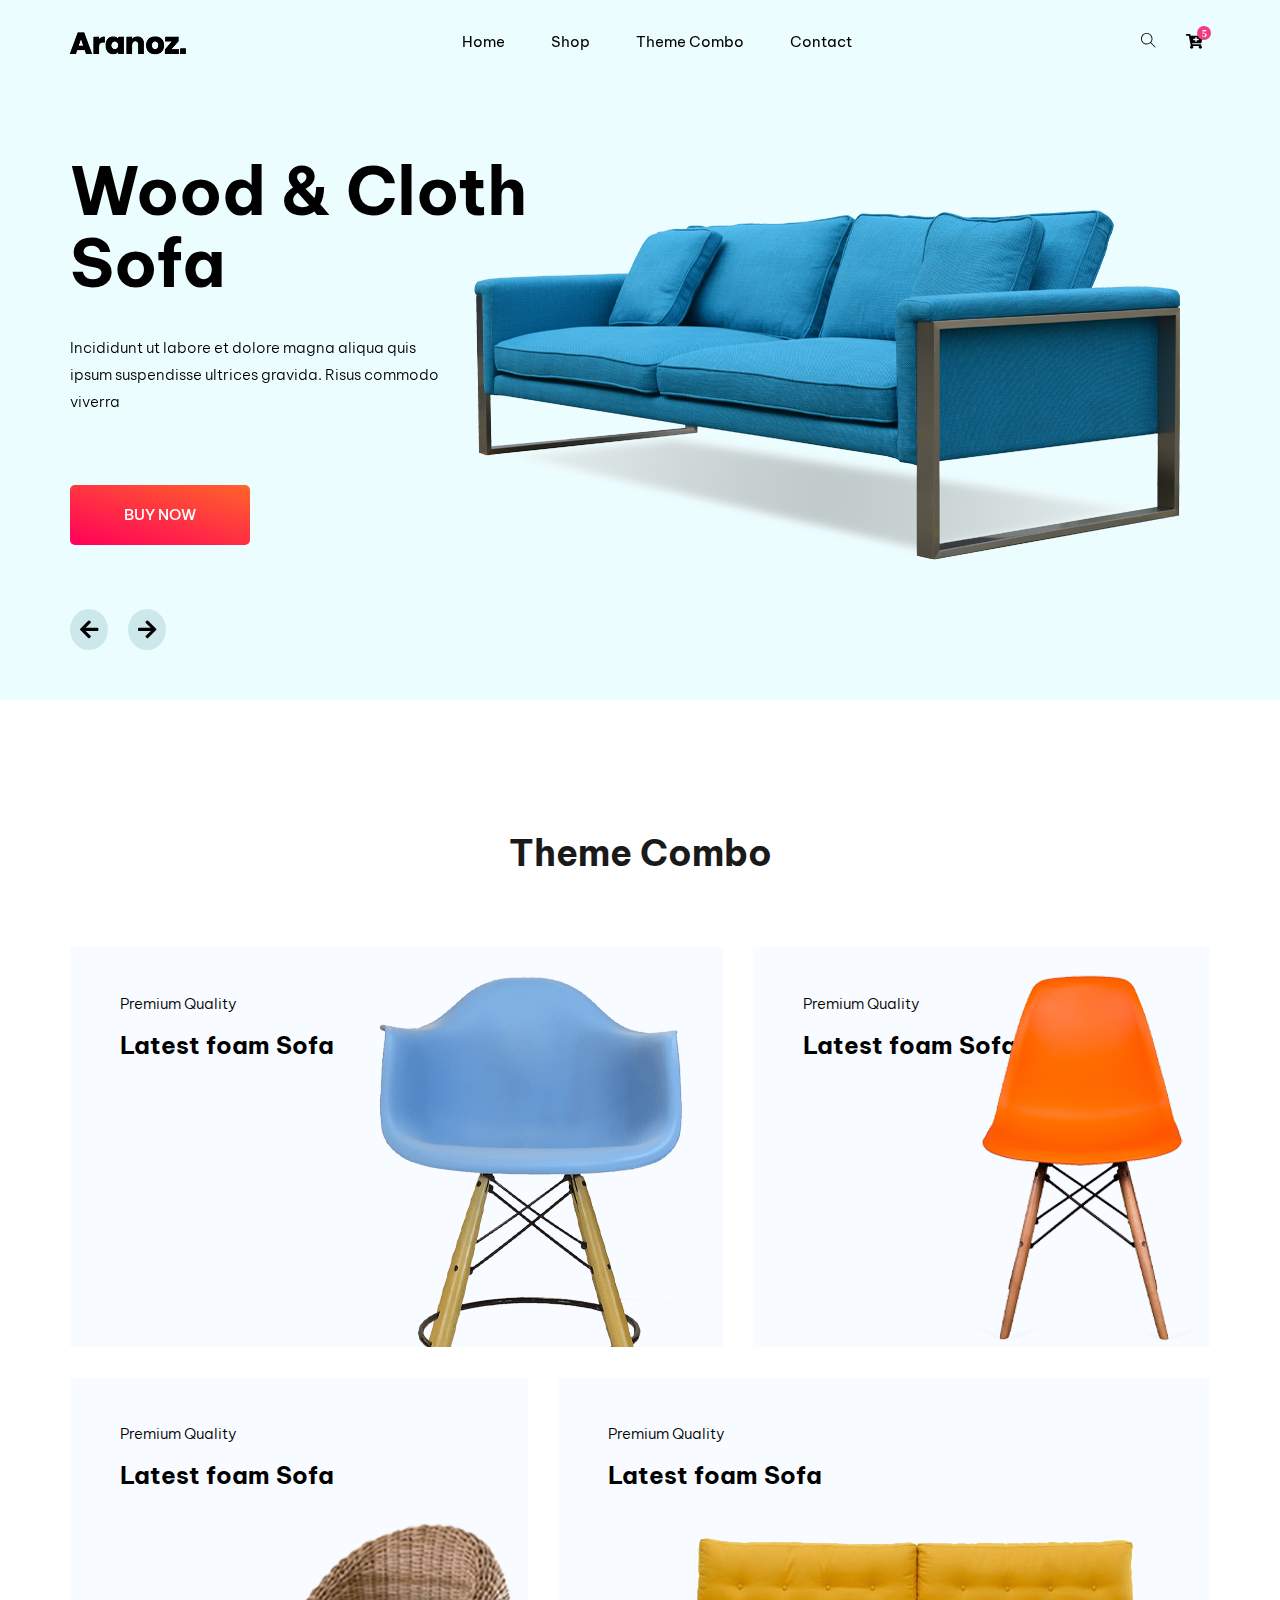
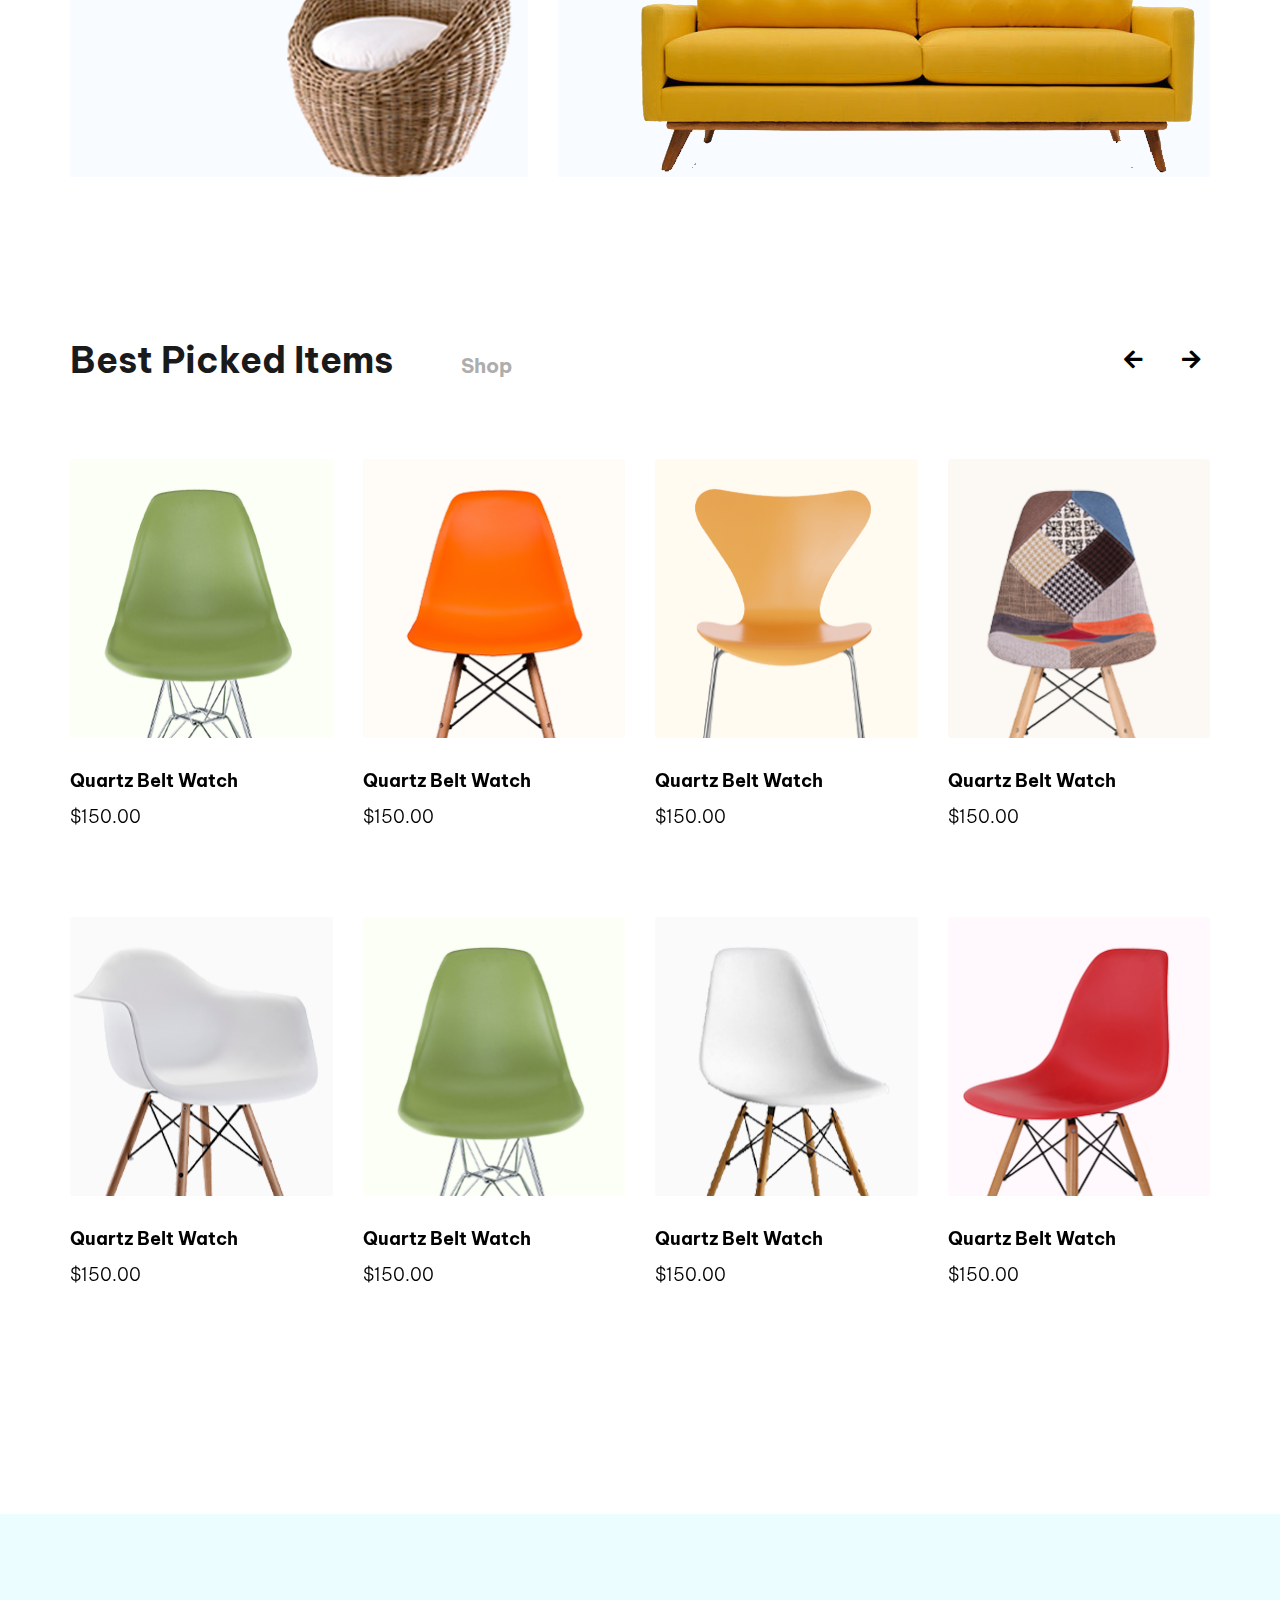
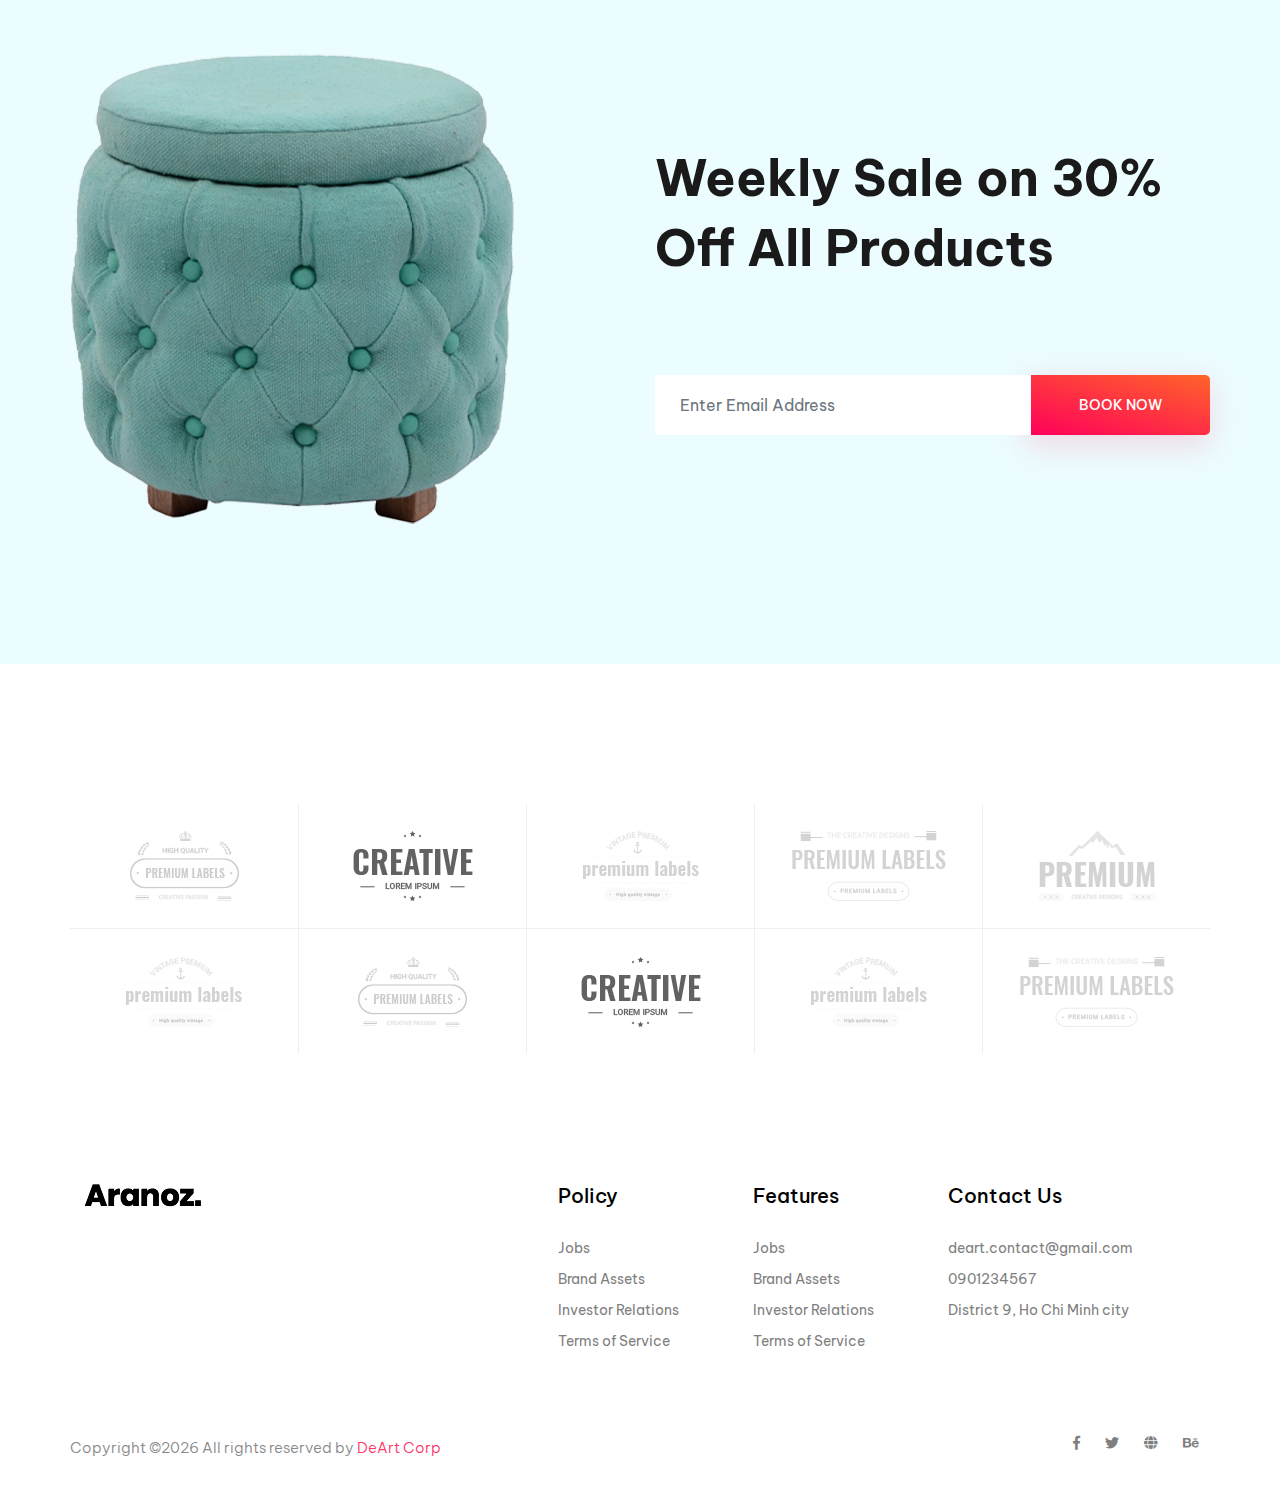
==== commit 7f5051a8: "commit" ====
--- a/index.html
+++ b/index.html
@@ -491,20 +491,13 @@
     <footer class="footer_part">
         <div class="container">
             <div class="row justify-content-around">
+                <div class="col-sm-6 col-lg-5">
+                    <nav class="navbar">
+                        <a href="index.html"> <img src="img/logo.png" alt="logo"> </a>
+                </div>
                 <div class="col-sm-6 col-lg-2">
                     <div class="single_footer_part">
-                        <h4>Top Products</h4>
-                        <ul class="list-unstyled">
-                            <li><a href="">Managed Website</a></li>
-                            <li><a href="">Manage Reputation</a></li>
-                            <li><a href="">Power Tools</a></li>
-                            <li><a href="">Marketing Service</a></li>
-                        </ul>
-                    </div>
-                </div>
-                <div class="col-sm-6 col-lg-2">
-                    <div class="single_footer_part">
-                        <h4>Quick Links</h4>
+                        <h4>Policy</h4>
                         <ul class="list-unstyled">
                             <li><a href="">Jobs</a></li>
                             <li><a href="">Brand Assets</a></li>
@@ -524,34 +517,14 @@
                         </ul>
                     </div>
                 </div>
-                <div class="col-sm-6 col-lg-2">
+                <div class="col-sm-6 col-lg-3">
                     <div class="single_footer_part">
-                        <h4>Resources</h4>
+                        <h4>Contact Us</h4>
                         <ul class="list-unstyled">
-                            <li><a href="">Guides</a></li>
-                            <li><a href="">Research</a></li>
-                            <li><a href="">Experts</a></li>
-                            <li><a href="">Agencies</a></li>
+                            <li><a href="">deart.contact@gmail.com</a></li>
+                            <li><a href="">0901234567</a></li>
+                            <li><a>District 9, Ho Chi Minh city</a></li>
                         </ul>
-                    </div>
-                </div>
-                <div class="col-sm-6 col-lg-4">
-                    <div class="single_footer_part">
-                        <h4>Newsletter</h4>
-                        <p>Heaven fruitful doesn't over lesser in days. Appear creeping
-                        </p>
-                        <div id="mc_embed_signup">
-                            <form target="_blank"
-                                action="https://spondonit.us12.list-manage.com/subscribe/post?u=1462626880ade1ac87bd9c93a&amp;id=92a4423d01"
-                                method="get" class="subscribe_form relative mail_part">
-                                <input type="email" name="email" id="newsletter-form-email" placeholder="Email Address"
-                                    class="placeholder hide-on-focus" onfocus="this.placeholder = ''"
-                                    onblur="this.placeholder = ' Email Address '">
-                                <button type="submit" name="submit" id="newsletter-submit"
-                                    class="email_icon newsletter-submit button-contactForm">subscribe</button>
-                                <div class="mt-10 info"></div>
-                            </form>
-                        </div>
                     </div>
                 </div>
             </div>
@@ -563,7 +536,7 @@
                     <div class="col-lg-8">
                         <div class="copyright_text">
                             <P><!-- Link back to Colorlib can't be removed. Template is licensed under CC BY 3.0. -->
-Copyright &copy;<script>document.write(new Date().getFullYear());</script> All rights reserved | This template is made with <i class="ti-heart" aria-hidden="true"></i> by <a href="https://colorlib.com" target="_blank">Colorlib</a>
+Copyright &copy;<script>document.write(new Date().getFullYear());</script> All rights reserved by <a>DeArt Corp</a>
 <!-- Link back to Colorlib can't be removed. Template is licensed under CC BY 3.0. --></P>
                         </div>
                     </div>
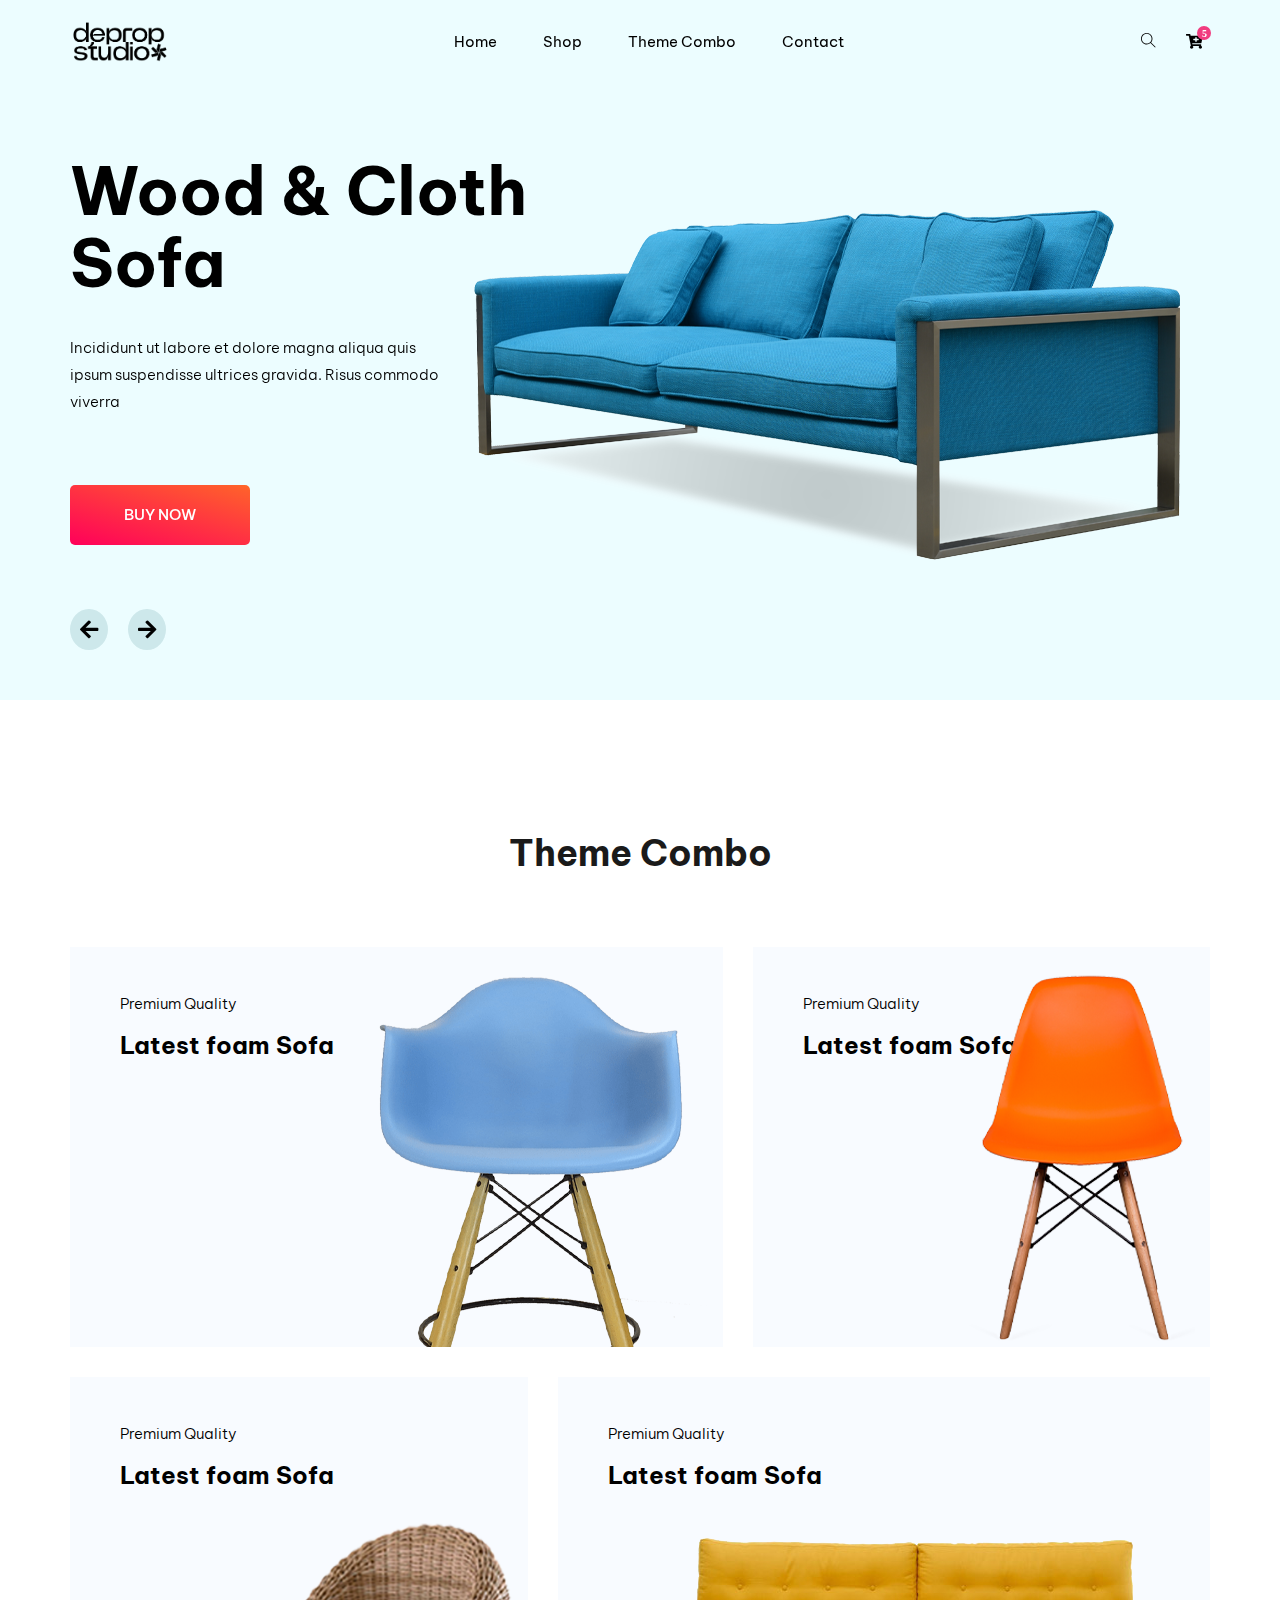
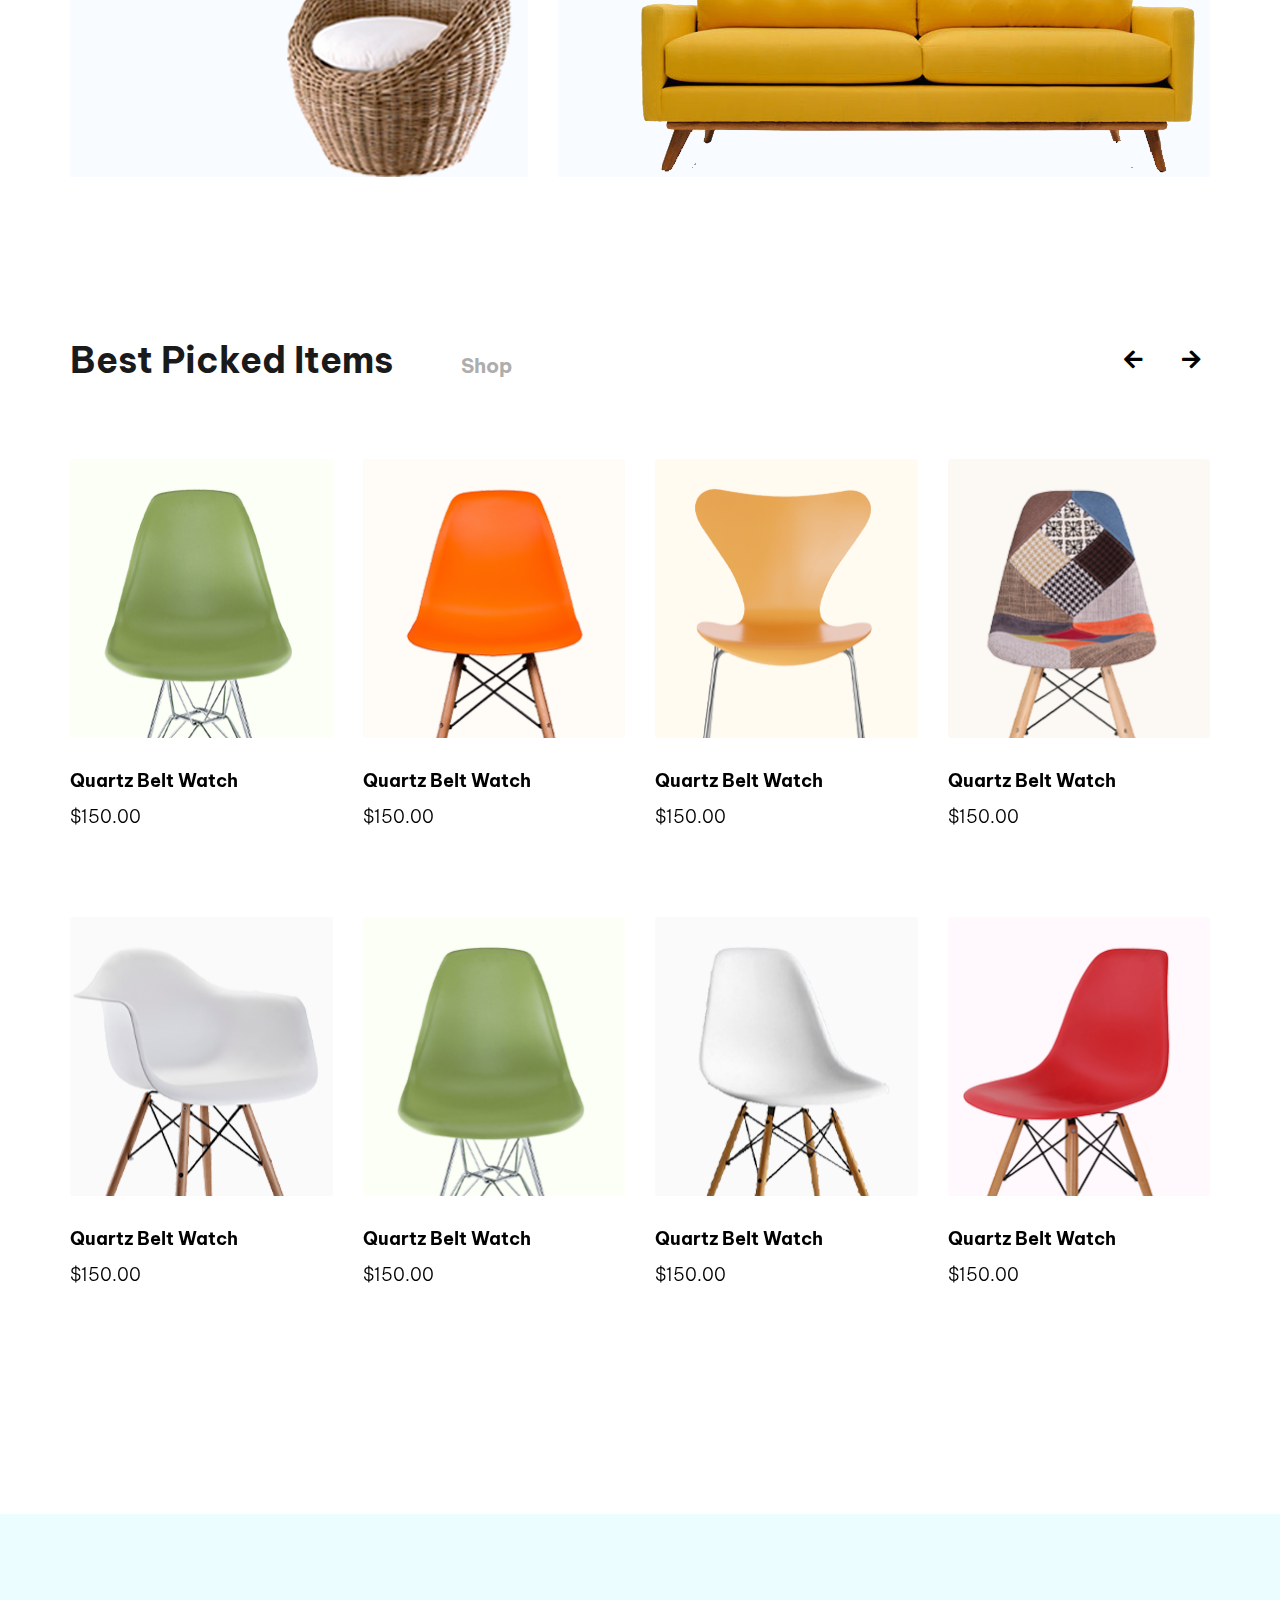
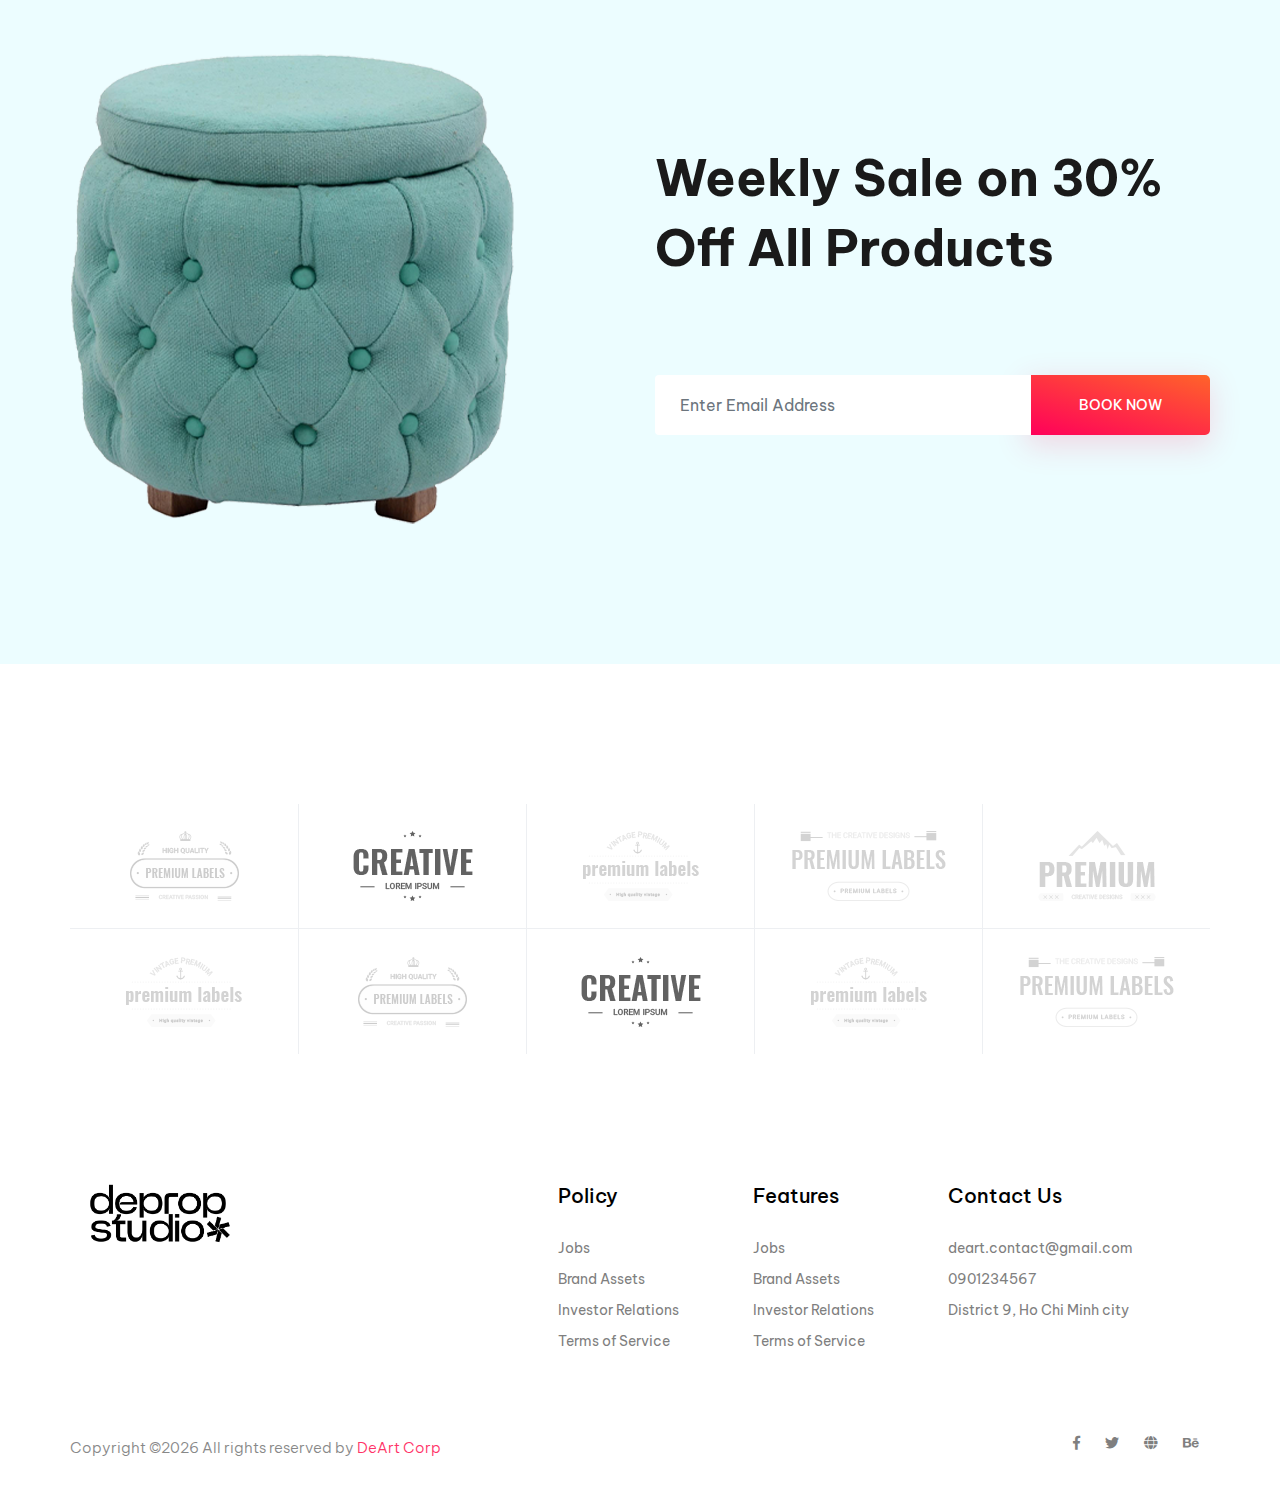
==== commit c13d648f: "commit" ====
--- a/index.html
+++ b/index.html
@@ -5,7 +5,7 @@
     <!-- Required meta tags -->
     <meta charset="utf-8">
     <meta name="viewport" content="width=device-width, initial-scale=1, shrink-to-fit=no">
-    <title>aranoz</title>
+    <title>Deprop Studio</title>
     <link rel="icon" href="img/favicon.png">
     <!-- Bootstrap CSS -->
     <link rel="stylesheet" href="css/bootstrap.min.css">
@@ -33,7 +33,7 @@
             <div class="row align-items-center">
                 <div class="col-lg-12">
                     <nav class="navbar navbar-expand-lg navbar-light">
-                        <a class="navbar-brand" href="index.html"> <img src="img/logo.png" alt="logo"> </a>
+                        <a class="navbar-brand" href="index.html"> <img src="./img/logo/black_logo.png" alt="logo"> </a>
                         <button class="navbar-toggler" type="button" data-toggle="collapse"
                             data-target="#navbarSupportedContent" aria-controls="navbarSupportedContent"
                             aria-expanded="false" aria-label="Toggle navigation">
@@ -493,7 +493,7 @@
             <div class="row justify-content-around">
                 <div class="col-sm-6 col-lg-5">
                     <nav class="navbar">
-                        <a href="index.html"> <img src="img/logo.png" alt="logo"> </a>
+                        <a class="nav-brand" href="index.html"> <img src="./img/logo/black_logo.png" alt="logo"> </a>
                 </div>
                 <div class="col-sm-6 col-lg-2">
                     <div class="single_footer_part">
@@ -535,9 +535,9 @@
                 <div class="row">
                     <div class="col-lg-8">
                         <div class="copyright_text">
-                            <P><!-- Link back to Colorlib can't be removed. Template is licensed under CC BY 3.0. -->
+                            <P>
 Copyright &copy;<script>document.write(new Date().getFullYear());</script> All rights reserved by <a>DeArt Corp</a>
-<!-- Link back to Colorlib can't be removed. Template is licensed under CC BY 3.0. --></P>
+                            </P>
                         </div>
                     </div>
                     <div class="col-lg-4">
--- a/css/style.css
+++ b/css/style.css
@@ -105,6 +105,7 @@
 
 a {
   text-decoration: none;
+  -webkit-transition: 0.5s;
   transition: 0.5s;
 }
 a:hover {
@@ -120,6 +121,7 @@
 h6 {
   color: #000;
   font-family: "Be Vietnam Pro", sans-serif;
+  -webkit-transition: 0.5s;
   transition: 0.5s;
 }
 
@@ -178,6 +180,7 @@
   text-decoration: none;
   outline: none;
   box-shadow: none;
+  -webkit-transition: 1s;
   transition: 1s;
 }
 
@@ -369,6 +372,7 @@
   text-align: center;
   border: 1px solid #edeff2;
   cursor: pointer;
+  -webkit-transition: 0.5s;
   transition: 0.5s;
 }
 .submit_btn:hover {
@@ -383,6 +387,7 @@
   font-size: 15px;
   font-weight: 700;
   color: #333;
+  -webkit-transition: 0.5s;
   transition: 0.5s;
 }
 .btn_1:hover {
@@ -403,6 +408,7 @@
   font-weight: 400;
   box-shadow: -1.717px 8.835px 29.76px 2.24px rgba(255, 51, 104, 0.18);
   border: 1px solid #ff3368;
+  -webkit-transition: 0.5s;
   transition: 0.5s;
 }
 .btn_3:hover {
@@ -422,6 +428,8 @@
   font-family: "Be Vietnam Pro", sans-serif;
   font-weight: 500;
   color: #fff;
+  -o-transition: all 0.4s ease-in-out;
+  -webkit-transition: all 0.4s ease-in-out;
   transition: all 0.4s ease-in-out;
   text-transform: capitalize;
   background-size: 200% auto;
@@ -445,6 +453,7 @@
   font-weight: 700;
   margin-top: 53px;
   display: inline-block;
+  -webkit-transition: 0.5s;
   transition: 0.5s;
 }
 @media (max-width: 991px) {
@@ -470,6 +479,7 @@
   text-transform: uppercase;
   background-color: #ff3368;
   cursor: pointer;
+  -webkit-transition: 0.5s;
   transition: 0.5s;
 }
 @media (max-width: 767px) {
@@ -515,6 +525,7 @@
 .blog_area a {
   color: #666666 !important;
   text-decoration: none;
+  -webkit-transition: 0.5s;
   transition: 0.5s;
 }
 .blog_area a:hover, .blog_area a :hover {
@@ -541,6 +552,7 @@
   height: 100%;
   background: #000;
   opacity: 0;
+  -webkit-transition: 0.5s;
   transition: 0.5s;
 }
 .single-blog h4 {
@@ -612,6 +624,7 @@
 }
 .single-blog:hover .thumb:after {
   opacity: 0.7;
+  -webkit-transition: 0.5s;
   transition: 0.5s;
 }
 @media (max-width: 1199px) {
@@ -635,6 +648,7 @@
   bottom: 0;
   opacity: 0;
   visibility: hidden;
+  -webkit-transition: 0.5s;
   transition: 0.5s;
 }
 @media (min-width: 992px) {
@@ -643,6 +657,7 @@
   }
 }
 .full_image.single-blog h4 {
+  -webkit-transition: 0.5s;
   transition: 0.5s;
   border-bottom: none;
   padding-bottom: 5px;
@@ -657,6 +672,7 @@
 .full_image.single-blog:hover .single-blog-content {
   opacity: 1;
   visibility: visible;
+  -webkit-transition: 0.5s;
   transition: 0.5s;
 }
 
@@ -676,6 +692,7 @@
   border-bottom: 1px solid #eeeeee;
   margin-bottom: 0px;
   padding-bottom: 20px;
+  -webkit-transition: 0.5s;
   transition: 0.5s;
 }
 .l_blog_item .l_blog_text p {
@@ -999,9 +1016,6 @@
   border-radius: 0;
   border-right: 0;
 }
-.blog_right_sidebar .search_widget .form-control::-moz-placeholder {
-  color: #999999;
-}
 .blog_right_sidebar .search_widget .form-control::placeholder {
   color: #999999;
 }
@@ -1029,9 +1043,6 @@
   color: #999999;
   padding-left: 20px;
   border-radius: 0;
-}
-.blog_right_sidebar .newsletter_widget .form-control::-moz-placeholder {
-  color: #999999;
 }
 .blog_right_sidebar .newsletter_widget .form-control::placeholder {
   color: #999999;
@@ -1113,6 +1124,7 @@
   color: #fff !important;
   -webkit-text-fill-color: #fff;
   text-decoration: none;
+  -webkit-transition: 0.5s;
   transition: 0.5s;
 }
 .blog_right_sidebar .instagram_feeds .instagram_row {
@@ -1317,11 +1329,13 @@
   background: #000;
 }
 .single-post-area .navigation-area .nav-left .thumb img {
+  -webkit-transition: 0.5s;
   transition: 0.5s;
 }
 .single-post-area .navigation-area .nav-left .lnr {
   margin-left: 20px;
   opacity: 0;
+  -webkit-transition: 0.5s;
   transition: 0.5s;
 }
 .single-post-area .navigation-area .nav-left:hover .lnr {
@@ -1343,11 +1357,13 @@
   background: #000;
 }
 .single-post-area .navigation-area .nav-right .thumb img {
+  -webkit-transition: 0.5s;
   transition: 0.5s;
 }
 .single-post-area .navigation-area .nav-right .lnr {
   margin-right: 20px;
   opacity: 0;
+  -webkit-transition: 0.5s;
   transition: 0.5s;
 }
 .single-post-area .navigation-area .nav-right:hover .lnr {
@@ -1471,16 +1487,9 @@
   outline: 0;
   box-shadow: none;
 }
-.comment-form .form-control::-moz-placeholder {
-  font-weight: 300;
-  color: #999999;
-}
 .comment-form .form-control::placeholder {
   font-weight: 300;
   color: #999999;
-}
-.comment-form .form-control::-moz-placeholder {
-  color: #777777;
 }
 .comment-form .form-control::placeholder {
   color: #777777;
@@ -1569,6 +1578,7 @@
 .main_menu .navbar-brand {
   padding-top: 0rem;
   padding-bottom: 0px;
+  max-width: 100px;
 }
 .main_menu .navbar {
   padding: 0px;
@@ -1596,15 +1606,16 @@
 .main_menu #search_input_box {
   position: fixed;
   left: 50%;
+  -webkit-transform: translateX(-50%);
+  -moz-transform: translateX(-50%);
+  -ms-transform: translateX(-50%);
+  -o-transform: translateX(-50%);
   transform: translateX(-50%);
   width: 100%;
   max-width: 1140px;
   z-index: 999;
   text-align: center;
   background: #ff3368;
-}
-.main_menu #search_input_box ::-moz-placeholder {
-  color: #fff;
 }
 .main_menu #search_input_box ::placeholder {
   color: #fff;
@@ -1751,7 +1762,7 @@
     color: #ff3368 !important;
   }
   .navbar-brand img {
-    max-width: 100px;
+    max-width: 90px;
     margin: 0 auto;
     position: absolute;
     left: 0;
@@ -1917,11 +1928,13 @@
   color: black;
   border: none !important;
   padding: 10px 10px !important;
+  -webkit-transition: background-color 1s, color 1s, -webkit-transform 0.5s;
   transition: background-color 1s, transform 0.5s;
 }
 @media only screen and (min-width: 992px) and (max-width: 1200px) {
   .banner_part .owl-nav .owl-prev,
   .banner_part .owl-nav .owl-next {
+    -webkit-transition: none;
     transition: none;
   }
 }
@@ -2027,6 +2040,7 @@
   z-index: 5;
   opacity: 0;
   visibility: hidden;
+  -webkit-transition: 0.5s;
   transition: 0.5s;
 }
 .feature_part .single_feature_post_text .feature_btn i {
@@ -2117,11 +2131,13 @@
   color: black;
   border: none !important;
   padding: 10px 10px !important;
+  -webkit-transition: background-color 1s, color 1s, -webkit-transform 0.5s;
   transition: background-color 1s, transform 0.5s;
 }
 @media only screen and (min-width: 992px) and (max-width: 1200px) {
   .product_list .owl-nav .owl-prev,
   .product_list .owl-nav .owl-next {
+    -webkit-transition: none;
     transition: none;
   }
 }
@@ -2140,6 +2156,7 @@
 .single_product_item {
   border-radius: 5px;
   margin-bottom: 20px;
+  -webkit-transition: 0.5s;
   transition: 0.5s;
 }
 @media (max-width: 991px) {
@@ -2155,6 +2172,7 @@
 .single_product_item .single_product_text {
   padding: 32px 0;
   background-color: #fff;
+  -webkit-transition: 0.5s;
   transition: 0.5s;
 }
 .single_product_item .single_product_text h4 {
@@ -2175,6 +2193,7 @@
   margin-top: 10px;
   opacity: 0;
   visibility: hidden;
+  -webkit-transition: 0.5s;
   transition: 0.5s;
 }
 .single_product_item .single_product_text a i {
@@ -2243,9 +2262,6 @@
   padding-left: 25px;
   border: 0px solid transparent;
   background-color: #fff;
-}
-.our_offer .input-group input::-moz-placeholder {
-  text-transform: capitalize;
 }
 .our_offer .input-group input::placeholder {
   text-transform: capitalize;
@@ -2270,11 +2286,13 @@
 .best_seller .single_product_item {
   border-radius: 5px;
   margin-bottom: 20px;
+  -webkit-transition: 0.5s;
   transition: 0.5s;
 }
 .best_seller .single_product_item .single_product_text {
   padding: 35px 0 0;
   background-color: #fff;
+  -webkit-transition: 0.5s;
   transition: 0.5s;
 }
 .best_seller .single_product_item .single_product_text h4 {
@@ -2295,6 +2313,7 @@
   margin-top: 10px;
   opacity: 0;
   visibility: hidden;
+  -webkit-transition: 0.5s;
   transition: 0.5s;
 }
 .best_seller .single_product_item .single_product_text a i {
@@ -2346,9 +2365,6 @@
   padding-left: 25px;
   border: 0px solid transparent;
   background-color: #fff;
-}
-.subscribe_area .input-group input::-moz-placeholder {
-  text-transform: capitalize;
 }
 .subscribe_area .input-group input::placeholder {
   text-transform: capitalize;
@@ -2368,6 +2384,7 @@
 @media (max-width: 576px) {
   .subscribe_area .input-group > .custom-file, .subscribe_area .input-group > .custom-select, .subscribe_area .input-group > .form-control, .subscribe_area .input-group > .form-control-plaintext {
     position: relative;
+    -ms-flex: 1 1 auto;
     flex: 1 1 auto;
     width: 100%;
     margin-bottom: 0;
@@ -2423,6 +2440,7 @@
 }
 .client_logo .single_client_logo img {
   filter: grayscale(1);
+  -webkit-transition: 0.5s;
   transition: 0.5s;
 }
 .client_logo .single_client_logo img:hover {
@@ -2445,6 +2463,10 @@
   position: absolute;
   bottom: -100px;
   left: 50%;
+  -webkit-transform: translateX(-50%);
+  -moz-transform: translateX(-50%);
+  -o-transform: translateX(-50%);
+  -ms-transform: translateX(-50%);
   transform: translateX(-50%);
   background: rgba(255, 51, 104, 0.4);
   transition: all 400ms ease;
@@ -3218,9 +3240,6 @@
 .review_box .form-control {
   height: 50px;
   border-radius: 0;
-}
-.review_box ::-moz-placeholder {
-  font-size: 14px;
 }
 .review_box ::placeholder {
   font-size: 14px;
@@ -4010,6 +4029,8 @@
   vertical-align: middle;
 }
 .login_part .login_part_text {
+  background-image: -moz-linear-gradient(16deg, rgb(255, 0, 90) 0%, rgb(255, 93, 45) 64%, rgb(255, 186, 0) 100%);
+  background-image: -webkit-linear-gradient(16deg, rgb(255, 0, 90) 0%, rgb(255, 93, 45) 64%, rgb(255, 186, 0) 100%);
   background-image: -ms-linear-gradient(16deg, rgb(255, 0, 90) 0%, rgb(255, 93, 45) 64%, rgb(255, 186, 0) 100%);
   background-size: 200% auto;
 }
@@ -4059,9 +4080,6 @@
   border: 0px solid transparent;
   border-bottom: 1px solid #dddddd;
   border-radius: 0;
-}
-.login_part .login_part_form .form-control ::-moz-placeholder {
-  color: #c3c3c3;
 }
 .login_part .login_part_form .form-control ::placeholder {
   color: #c3c3c3;
@@ -4296,6 +4314,9 @@
   text-decoration: none;
   font-weight: 500;
   cursor: pointer;
+  -webkit-transition: all 0.3s ease 0s;
+  -moz-transition: all 0.3s ease 0s;
+  -o-transition: all 0.3s ease 0s;
   transition: all 0.3s ease 0s;
 }
 .genric-btn:focus {
@@ -4321,7 +4342,11 @@
   border-radius: 20px;
 }
 .genric-btn.arrow {
+  display: -webkit-inline-box;
+  display: -ms-inline-flexbox;
   display: inline-flex;
+  -webkit-box-align: center;
+  -ms-flex-align: center;
   align-items: center;
 }
 .genric-btn.arrow span {
@@ -4746,6 +4771,9 @@
   height: 15px;
   border-radius: 50%;
   background: #ff3368;
+  -webkit-transition: all 0.2s;
+  -moz-transition: all 0.2s;
+  -o-transition: all 0.2s;
   transition: all 0.2s;
   box-shadow: 0px 4px 5px 0px rgba(0, 0, 0, 0.2);
   cursor: pointer;
@@ -4793,6 +4821,9 @@
   background: transparent;
   border-radius: 8.5px;
   cursor: pointer;
+  -webkit-transition: all 0.2s;
+  -moz-transition: all 0.2s;
+  -o-transition: all 0.2s;
   transition: all 0.2s;
 }
 .primary-switch input + label:after {
@@ -4804,6 +4835,9 @@
   height: 15px;
   border-radius: 50%;
   background: #fff;
+  -webkit-transition: all 0.2s;
+  -moz-transition: all 0.2s;
+  -o-transition: all 0.2s;
   transition: all 0.2s;
   box-shadow: 0px 4px 5px 0px rgba(0, 0, 0, 0.2);
   cursor: pointer;
@@ -4853,6 +4887,9 @@
   height: 100%;
   background: transparent;
   border-radius: 8.5px;
+  -webkit-transition: all 0.2s;
+  -moz-transition: all 0.2s;
+  -o-transition: all 0.2s;
   transition: all 0.2s;
   cursor: pointer;
 }
@@ -4865,6 +4902,9 @@
   height: 15px;
   border-radius: 50%;
   background: #fff;
+  -webkit-transition: all 0.2s;
+  -moz-transition: all 0.2s;
+  -o-transition: all 0.2s;
   transition: all 0.2s;
   box-shadow: 0px 4px 5px 0px rgba(0, 0, 0, 0.2);
   cursor: pointer;
@@ -5115,6 +5155,9 @@
 }
 .default-select .nice-select .list .option {
   font-weight: 300;
+  -webkit-transition: all 0.3s ease 0s;
+  -moz-transition: all 0.3s ease 0s;
+  -o-transition: all 0.3s ease 0s;
   transition: all 0.3s ease 0s;
   line-height: 28px;
   min-height: 28px;
@@ -5160,6 +5203,9 @@
 }
 .form-select .nice-select .list .option {
   font-weight: 300;
+  -webkit-transition: all 0.3s ease 0s;
+  -moz-transition: all 0.3s ease 0s;
+  -o-transition: all 0.3s ease 0s;
   transition: all 0.3s ease 0s;
   line-height: 28px;
   min-height: 28px;
@@ -5258,6 +5304,7 @@
 .blog_part .single-home-blog .card .card-body {
   padding: 35px 30px 23px;
   background-color: #fff;
+  -webkit-transition: 0.5s;
   transition: 0.5s;
   border: 1px solid #edeff2;
 }
@@ -5286,6 +5333,7 @@
 .blog_part .single-home-blog .card .card-body a {
   color: #fff;
   text-transform: capitalize;
+  -webkit-transition: 0.8s;
   transition: 0.8s;
 }
 .blog_part .single-home-blog .card .dot {
@@ -5336,6 +5384,7 @@
   font-weight: 600;
   line-height: 1.5;
   font-size: 19px;
+  -webkit-transition: 0.8s;
   transition: 0.8s;
   text-transform: capitalize;
 }
@@ -5363,6 +5412,7 @@
   }
 }
 .blog_part .single-home-blog .card h5:hover {
+  -webkit-transition: 0.8s;
   transition: 0.8s;
   color: #ff3368;
 }
@@ -5462,6 +5512,7 @@
   line-height: 50px;
   margin-left: 20px;
   background-size: 200% auto;
+  -webkit-transition: 0.5s;
   transition: 0.5s;
 }
 .form-contact .form-group .btn_1:hover {
@@ -5483,10 +5534,6 @@
 .form-contact .form-control:focus {
   outline: 0;
   box-shadow: none;
-}
-.form-contact .form-control::-moz-placeholder {
-  font-weight: 300;
-  color: #999999;
 }
 .form-contact .form-control::placeholder {
   font-weight: 300;
@@ -5663,6 +5710,9 @@
     padding: 0px;
   }
 }
+.footer_part .navbar .nav-brand {
+  max-width: 150px;
+}
 @media (max-width: 576px) {
   .footer_part .single_footer_part {
     margin-bottom: 20px;
@@ -5766,6 +5816,7 @@
   font-size: 14px;
   color: #7f7f7f;
   padding: 5px 11px;
+  -webkit-transition: 0.5s;
   transition: 0.5s;
 }
 .footer_part .footer_icon li a:hover {
@@ -5811,6 +5862,7 @@
 }
 .footer_part .copyright_text p a {
   color: #ff3368;
+  -webkit-transition: 0.5s;
   transition: 0.5s;
 }
 .footer_part .copyright_text p a:hover {
@@ -5893,4 +5945,6 @@
 .copyright_part span.ti-heart {
   font-size: 12px;
   margin: 0px 2px;
-}/*# sourceMappingURL=style.css.map */+}
+
+/*# sourceMappingURL=style.css.map */
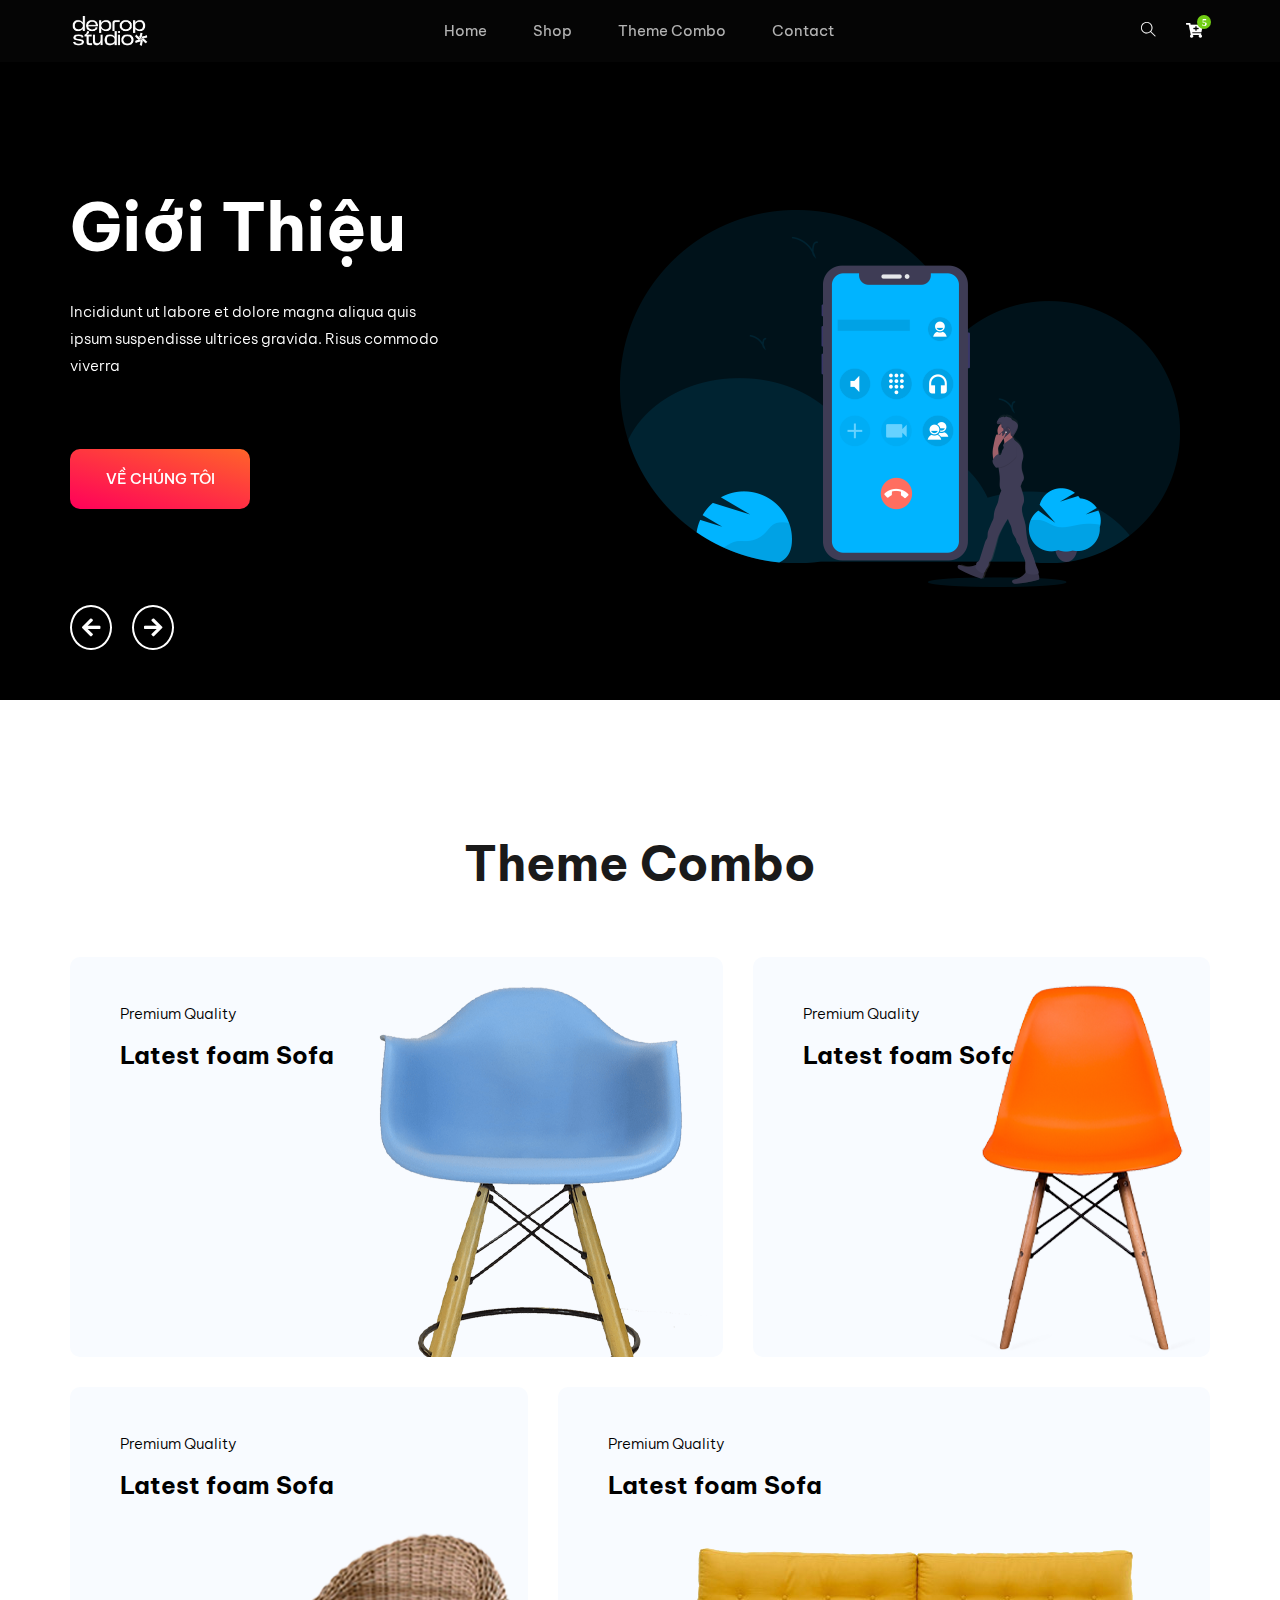
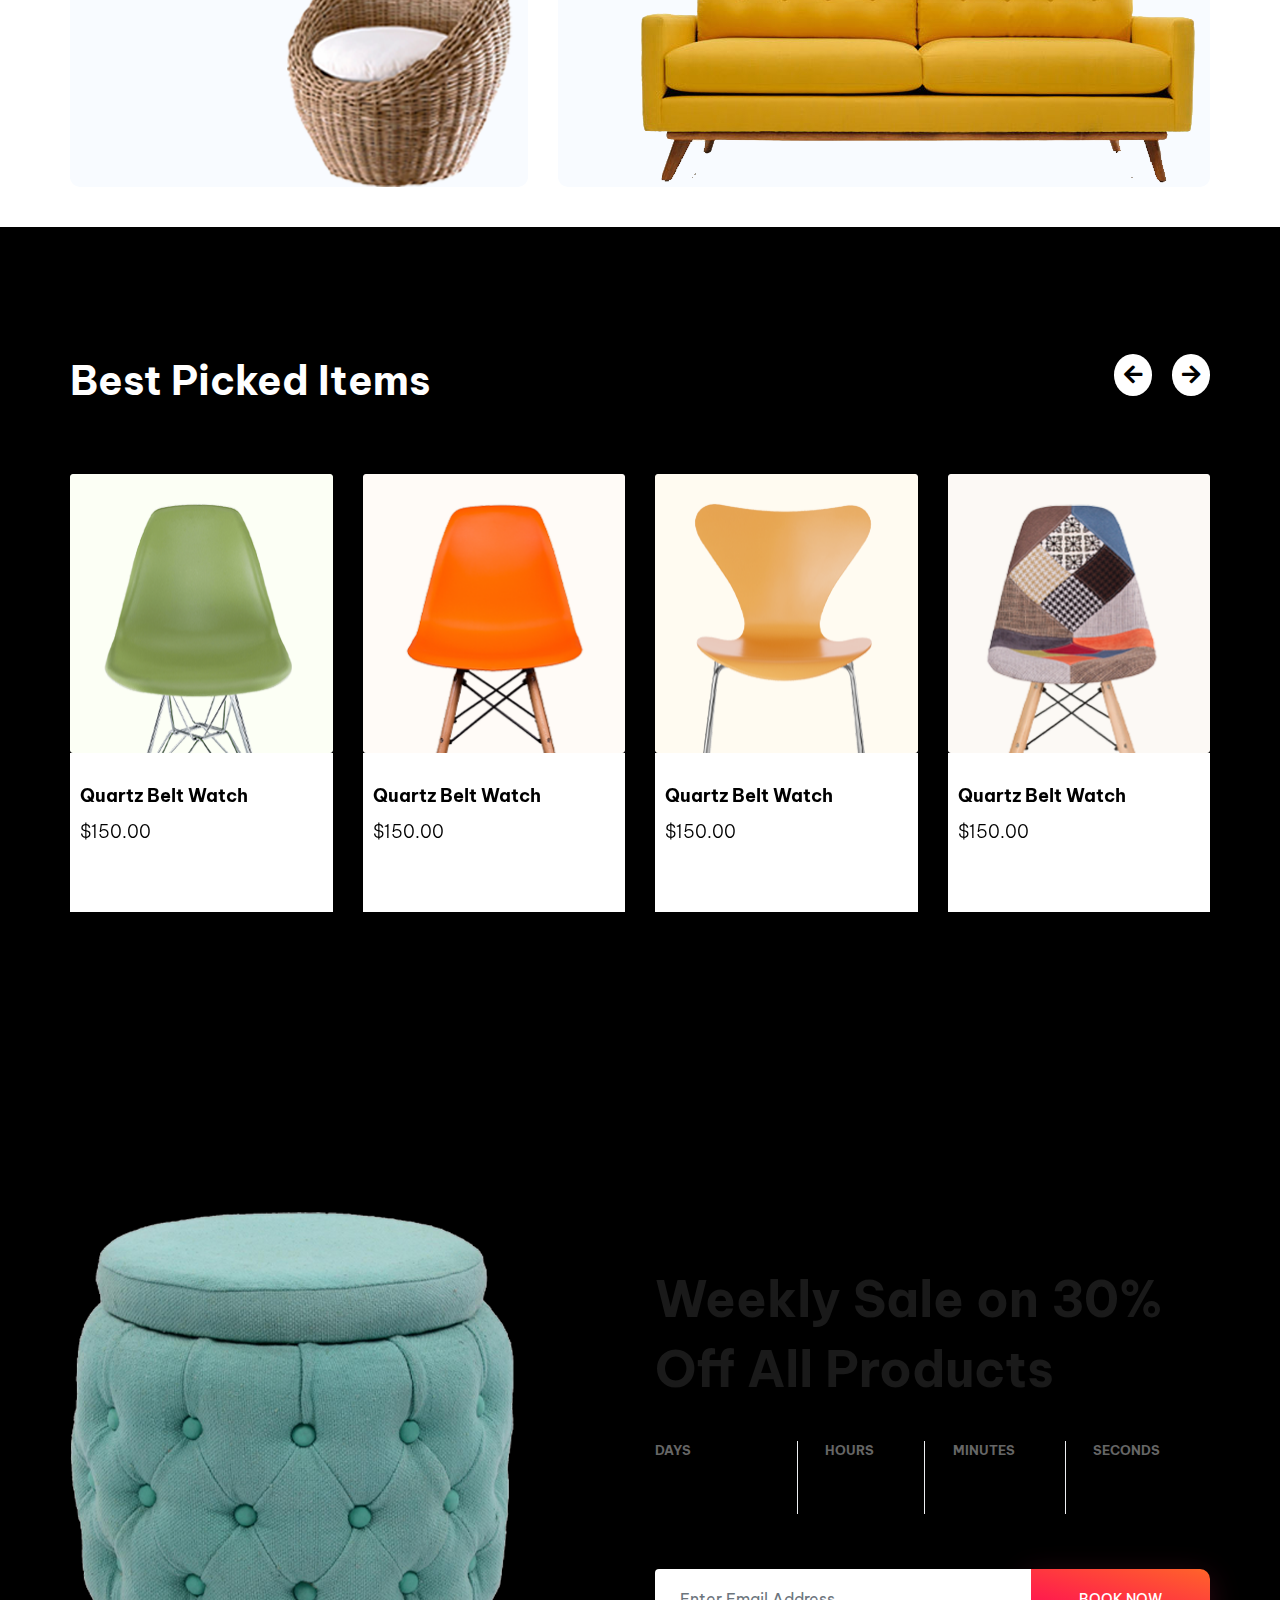
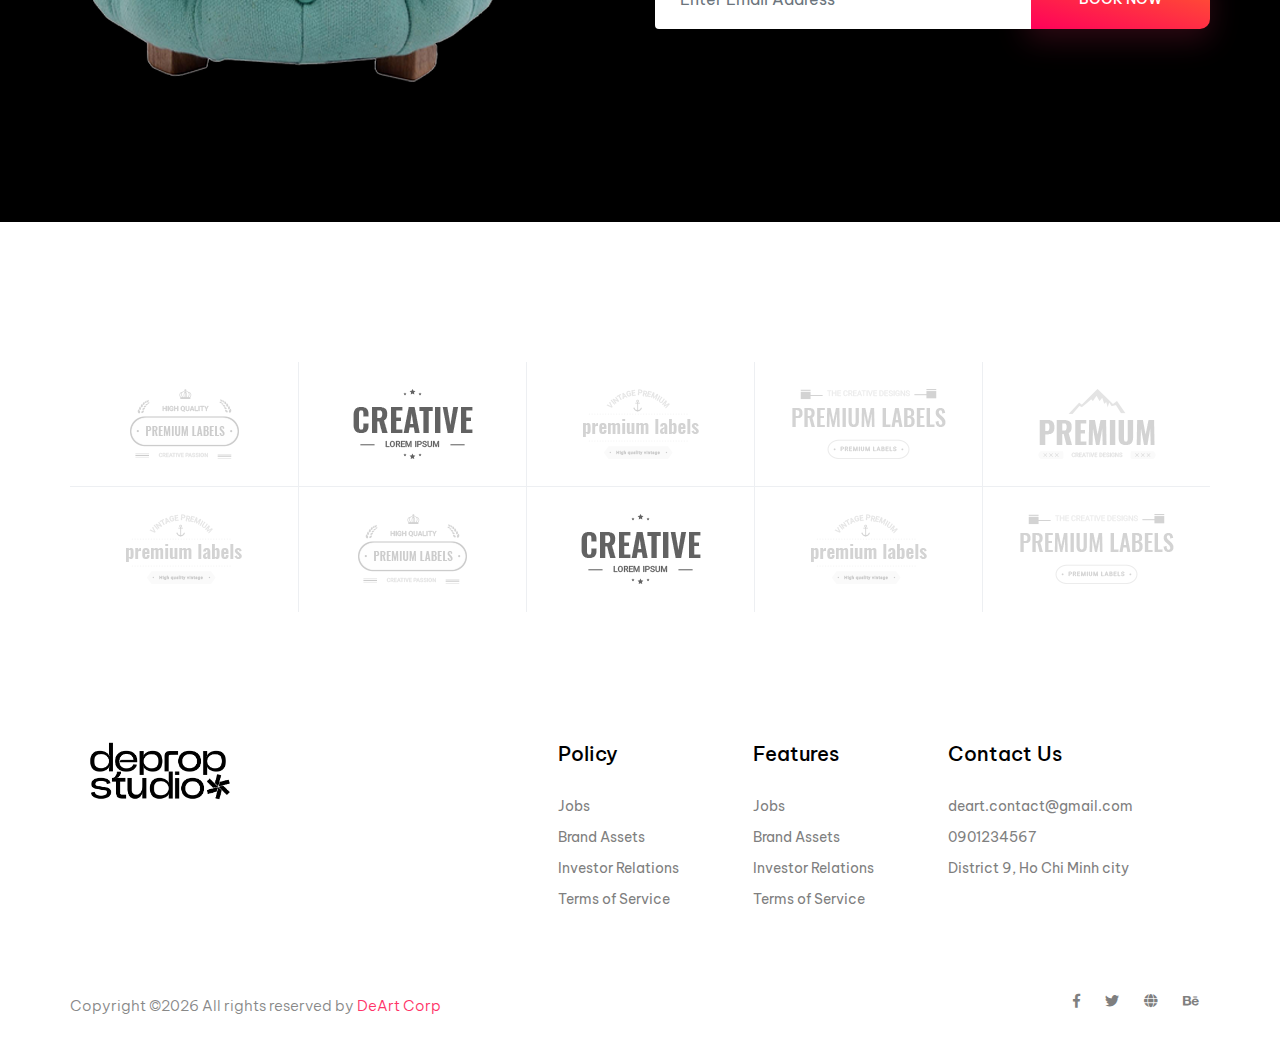
==== commit df6c891b: "commit" ====
--- a/index.html
+++ b/index.html
@@ -33,7 +33,7 @@
             <div class="row align-items-center">
                 <div class="col-lg-12">
                     <nav class="navbar navbar-expand-lg navbar-light">
-                        <a class="navbar-brand" href="index.html"> <img src="./img/logo/black_logo.png" alt="logo"> </a>
+                        <a class="navbar-brand" href="index.html"> <img src="./img/logo/white_logo.png" alt="logo"> </a>
                         <button class="navbar-toggler" type="button" data-toggle="collapse"
                             data-target="#navbarSupportedContent" aria-controls="navbarSupportedContent"
                             aria-expanded="false" aria-label="Toggle navigation">
@@ -82,7 +82,7 @@
         <div class="search_input" id="search_input_box">
             <div class="container ">
                 <form class="d-flex justify-content-between search-inner">
-                    <input type="text" class="form-control" id="search_input" placeholder="Search Here">
+                    <input type="text" class="form-control" id="search_input" placeholder="Bạn đang cần tìm...">
                     <button type="submit" class="btn"></button>
                     <span class="ti-close" id="close_search" title="Close Search"></span>
                 </form>
@@ -102,28 +102,27 @@
                                 <div class="col-lg-5 col-md-8">
                                     <div class="banner_text">
                                         <div class="banner_text_iner">
-                                            <h1>Wood & Cloth
-                                                Sofa</h1>
+                                            <h1>Giới thiệu</h1>
                                             <p>Incididunt ut labore et dolore magna aliqua quis ipsum
                                                 suspendisse ultrices gravida. Risus commodo viverra</p>
-                                            <a href="#" class="btn_2">buy now</a>
+                                            <a href="contact.html" class="btn_2">Về chúng tôi</a>
                                         </div>
                                     </div>
                                 </div>
                                 <div class="banner_img d-none d-lg-block">
-                                    <img src="img/banner_img.png" alt="">
-                                </div>
-                            </div>
-                        </div><div class="single_banner_slider">
+                                    <img src="img/about_img_1.png" alt="">
+                                </div>
+                            </div>
+                        </div>
+                        <div class="single_banner_slider">
                             <div class="row">
                                 <div class="col-lg-5 col-md-8">
                                     <div class="banner_text">
                                         <div class="banner_text_iner">
-                                            <h1>Cloth & Wood
-                                                Sofa</h1>
+                                            <h1>Bộ sưu tập</h1>
                                             <p>Incididunt ut labore et dolore magna aliqua quis ipsum
                                                 suspendisse ultrices gravida. Risus commodo viverra</p>
-                                            <a href="#" class="btn_2">buy now</a>
+                                            <a href="#" class="btn_2">Xem thêm</a>
                                         </div>
                                     </div>
                                 </div>
@@ -131,16 +130,16 @@
                                     <img src="img/banner_img.png" alt="">
                                 </div>
                             </div>
-                        </div><div class="single_banner_slider">
+                        </div>
+                        <div class="single_banner_slider">
                             <div class="row">
                                 <div class="col-lg-5 col-md-8">
                                     <div class="banner_text">
                                         <div class="banner_text_iner">
-                                            <h1>Wood & Cloth
-                                                Sofa</h1>
+                                            <h1>Khuyến mãi</h1>
                                             <p>Incididunt ut labore et dolore magna aliqua quis ipsum
                                                 suspendisse ultrices gravida. Risus commodo viverra</p>
-                                            <a href="#" class="btn_2">buy now</a>
+                                            <a href="#" class="btn_2">Xem thêm</a>
                                         </div>
                                     </div>
                                 </div>
@@ -149,7 +148,7 @@
                                 </div>
                             </div>
                         </div>
-                        <!-- <div class="single_banner_slider">
+                        <div class="single_banner_slider">
                             <div class="row">
                                 <div class="col-lg-5 col-md-8">
                                     <div class="banner_text">
@@ -165,7 +164,7 @@
                                     <img src="img/banner_img.png" alt="">
                                 </div>
                             </div>
-                        </div> -->
+                        </div>
                     </div>
                     <div class="slider-counter"></div>
                 </div>
@@ -175,12 +174,12 @@
     <!-- banner part start-->
 
     <!-- feature_part start-->
-    <section class="feature_part padding_top">
-        <div class="container">
+    <section class="feature_part">
+        <div class="container padding_top">
             <div class="row justify-content-center">
                 <div class="col-lg-8">
                     <div class="section_tittle text-center">
-                        <h2>Theme Combo</h2>
+                        <h2 class="">Theme Combo</h2>
                     </div>
                 </div>
             </div>
@@ -228,7 +227,7 @@
             <div class="row justify-content-center">
                 <div class="col-lg-12">
                     <div class="section_tittle text-center">
-                        <h2>Best picked items <span>shop</span></h2>
+                        <h2>Best picked items</h2>
                     </div>
                 </div>
             </div>
@@ -237,7 +236,7 @@
                     <div class="product_list_slider owl-carousel">
                         <div class="single_product_list_slider">
                             <div class="row align-items-center justify-content-between">
-                                <div class="col-lg-3 col-sm-6">
+                                <div class="col-lg-3 col-sm-6 col-6">
                                     <div class="single_product_item">
                                         <img src="img/product/product_1.png" alt="">
                                         <div class="single_product_text">
@@ -247,7 +246,7 @@
                                         </div>
                                     </div>
                                 </div>
-                                <div class="col-lg-3 col-sm-6">
+                                <div class="col-lg-3 col-sm-6 col-6">
                                     <div class="single_product_item">
                                         <img src="img/product/product_2.png" alt="">
                                         <div class="single_product_text">
@@ -257,7 +256,7 @@
                                         </div>
                                     </div>
                                 </div>
-                                <div class="col-lg-3 col-sm-6">
+                                <div class="col-lg-3 col-sm-6 col-6">
                                     <div class="single_product_item">
                                         <img src="img/product/product_3.png" alt="">
                                         <div class="single_product_text">
@@ -267,49 +266,9 @@
                                         </div>
                                     </div>
                                 </div>
-                                <div class="col-lg-3 col-sm-6">
+                                <div class="col-lg-3 col-sm-6 col-6">
                                     <div class="single_product_item">
                                         <img src="img/product/product_4.png" alt="">
-                                        <div class="single_product_text">
-                                            <h4>Quartz Belt Watch</h4>
-                                            <h3>$150.00</h3>
-                                            <a href="#" class="add_cart">+ add to cart</a>
-                                        </div>
-                                    </div>
-                                </div>
-                                <div class="col-lg-3 col-sm-6">
-                                    <div class="single_product_item">
-                                        <img src="img/product/product_5.png" alt="">
-                                        <div class="single_product_text">
-                                            <h4>Quartz Belt Watch</h4>
-                                            <h3>$150.00</h3>
-                                            <a href="#" class="add_cart">+ add to cart</a>
-                                        </div>
-                                    </div>
-                                </div>
-                                <div class="col-lg-3 col-sm-6">
-                                    <div class="single_product_item">
-                                        <img src="img/product/product_6.png" alt="">
-                                        <div class="single_product_text">
-                                            <h4>Quartz Belt Watch</h4>
-                                            <h3>$150.00</h3>
-                                            <a href="#" class="add_cart">+ add to cart</a>
-                                        </div>
-                                    </div>
-                                </div>
-                                <div class="col-lg-3 col-sm-6">
-                                    <div class="single_product_item">
-                                        <img src="img/product/product_7.png" alt="">
-                                        <div class="single_product_text">
-                                            <h4>Quartz Belt Watch</h4>
-                                            <h3>$150.00</h3>
-                                            <a href="#" class="add_cart">+ add to cart</a>
-                                        </div>
-                                    </div>
-                                </div>
-                                <div class="col-lg-3 col-sm-6">
-                                    <div class="single_product_item">
-                                        <img src="img/product/product_8.png" alt="">
                                         <div class="single_product_text">
                                             <h4>Quartz Belt Watch</h4>
                                             <h3>$150.00</h3>
@@ -321,7 +280,7 @@
                         </div>
                         <div class="single_product_list_slider">
                             <div class="row align-items-center justify-content-between">
-                                <div class="col-lg-3 col-sm-6">
+                                <div class="col-lg-3 col-sm-6 col-6">
                                     <div class="single_product_item">
                                         <img src="img/product/product_1.png" alt="">
                                         <div class="single_product_text">
@@ -331,7 +290,7 @@
                                         </div>
                                     </div>
                                 </div>
-                                <div class="col-lg-3 col-sm-6">
+                                <div class="col-lg-3 col-sm-6 col-6">
                                     <div class="single_product_item">
                                         <img src="img/product/product_2.png" alt="">
                                         <div class="single_product_text">
@@ -341,7 +300,7 @@
                                         </div>
                                     </div>
                                 </div>
-                                <div class="col-lg-3 col-sm-6">
+                                <div class="col-lg-3 col-sm-6 col-6">
                                     <div class="single_product_item">
                                         <img src="img/product/product_3.png" alt="">
                                         <div class="single_product_text">
@@ -351,49 +310,9 @@
                                         </div>
                                     </div>
                                 </div>
-                                <div class="col-lg-3 col-sm-6">
+                                <div class="col-lg-3 col-sm-6 col-6">
                                     <div class="single_product_item">
                                         <img src="img/product/product_4.png" alt="">
-                                        <div class="single_product_text">
-                                            <h4>Quartz Belt Watch</h4>
-                                            <h3>$150.00</h3>
-                                            <a href="#" class="add_cart">+ add to cart</a>
-                                        </div>
-                                    </div>
-                                </div>
-                                <div class="col-lg-3 col-sm-6">
-                                    <div class="single_product_item">
-                                        <img src="img/product/product_5.png" alt="">
-                                        <div class="single_product_text">
-                                            <h4>Quartz Belt Watch</h4>
-                                            <h3>$150.00</h3>
-                                            <a href="#" class="add_cart">+ add to cart</a>
-                                        </div>
-                                    </div>
-                                </div>
-                                <div class="col-lg-3 col-sm-6">
-                                    <div class="single_product_item">
-                                        <img src="img/product/product_6.png" alt="">
-                                        <div class="single_product_text">
-                                            <h4>Quartz Belt Watch</h4>
-                                            <h3>$150.00</h3>
-                                            <a href="#" class="add_cart">+ add to cart</a>
-                                        </div>
-                                    </div>
-                                </div>
-                                <div class="col-lg-3 col-sm-6">
-                                    <div class="single_product_item">
-                                        <img src="img/product/product_7.png" alt="">
-                                        <div class="single_product_text">
-                                            <h4>Quartz Belt Watch</h4>
-                                            <h3>$150.00</h3>
-                                            <a href="#" class="add_cart">+ add to cart</a>
-                                        </div>
-                                    </div>
-                                </div>
-                                <div class="col-lg-3 col-sm-6">
-                                    <div class="single_product_item">
-                                        <img src="img/product/product_8.png" alt="">
                                         <div class="single_product_text">
                                             <h4>Quartz Belt Watch</h4>
                                             <h3>$150.00</h3>
--- a/css/style.css
+++ b/css/style.css
@@ -28,7 +28,7 @@
 }
 
 .gray_bg {
-  background-color: #ecfdff;
+  background-color: #000000;
 }
 
 .section_padding {
@@ -383,7 +383,7 @@
   display: inline-block;
   padding: 9px 42px;
   border-radius: 50px;
-  background-color: #ecfdff;
+  background-color: #000000;
   font-size: 15px;
   font-weight: 700;
   color: #333;
@@ -400,7 +400,7 @@
   padding: 9px 42px;
   border-radius: 50px;
   background-color: #ff3368;
-  border: 1px solid #ecfdff;
+  border: 1px solid #000000;
   font-size: 15px;
   font-weight: 700;
   color: #fff;
@@ -422,7 +422,7 @@
   height: 60px;
   line-height: 60px;
   text-align: center;
-  border-radius: 5px;
+  border-radius: 10px;
   background-color: #ff3368;
   font-size: 15px;
   font-family: "Be Vietnam Pro", sans-serif;
@@ -464,6 +464,10 @@
 .btn_4 img {
   width: 20px;
   margin-left: 15px;
+}
+
+.nav_btn {
+  display: inline-block;
 }
 
 /*=================== custom button rule start ====================*/
@@ -1569,31 +1573,32 @@
 
 /**************menu part start*****************/
 .main_menu {
-  position: absolute;
+  position: fixed;
   left: 0;
   top: 0;
   width: 100%;
   z-index: 999;
+  background-color: rgba(5, 5, 5, 0.97);
 }
 .main_menu .navbar-brand {
   padding-top: 0rem;
   padding-bottom: 0px;
-  max-width: 100px;
+  max-width: 80px;
 }
 .main_menu .navbar {
   padding: 0px;
 }
 .main_menu .main-menu-item ul li .nav-link {
-  color: #000;
+  color: rgba(255, 255, 255, 0.7);
   font-size: 15px;
-  padding: 36px 23px;
+  padding: 25px 23px;
   font-family: "Be Vietnam Pro", sans-serif;
   text-transform: capitalize;
   line-height: 12px;
   font-weight: 400;
 }
 .main_menu .main-menu-item ul li .nav-link:hover {
-  color: #000;
+  color: #fff;
 }
 @media only screen and (min-width: 992px) and (max-width: 1200px) {
   .main_menu .main-menu-item ul li .nav-link {
@@ -1601,7 +1606,7 @@
   }
 }
 .main_menu #search_1 i {
-  color: #000;
+  color: #fff;
 }
 .main_menu #search_input_box {
   position: fixed;
@@ -1615,10 +1620,10 @@
   max-width: 1140px;
   z-index: 999;
   text-align: center;
-  background: #ff3368;
+  background: #fff;
 }
 .main_menu #search_input_box ::placeholder {
-  color: #fff;
+  color: #000;
 }
 @media (max-width: 991px) {
   .main_menu #search_input_box {
@@ -1628,7 +1633,7 @@
 .main_menu #search_input_box .form-control {
   background: transparent;
   border: 0;
-  color: #ffffff;
+  color: #000;
   font-weight: 400;
   font-size: 15px;
   padding: 0;
@@ -1640,7 +1645,7 @@
   border: 0;
 }
 .main_menu #search_input_box .ti-close {
-  color: #fff;
+  color: #000000;
   font-weight: 600;
   cursor: pointer;
   padding: 10px;
@@ -1670,7 +1675,7 @@
   border: 0px solid transparent;
 }
 .main_menu .cart i {
-  color: #000;
+  color: #fff;
   position: relative;
   z-index: 1;
   font-size: 15px;
@@ -1678,7 +1683,7 @@
 .main_menu .cart i:after {
   position: absolute;
   border-radius: 50%;
-  background-color: rgb(241, 61, 128);
+  background-color: #71cd14;
   width: 14px;
   height: 14px;
   right: -8px;
@@ -1733,11 +1738,15 @@
     text-align: left !important;
   }
   .main_menu .main-menu-item .nav-item {
-    padding: 10px 15px !important;
+    padding: 15px 15px !important;
+    background-color: rgb(29, 29, 31);
+    border-style: solid;
+    border-width: 1px;
+    border-bottom-color: #797979;
   }
   .main_menu .main-menu-item .nav-item .nav-link {
-    padding: 5px 15px !important;
-    color: #000;
+    padding: 8px 15px !important;
+    color: #fff;
   }
   .navbar-collapse {
     z-index: 9999 !important;
@@ -1776,7 +1785,7 @@
     left: 0;
   }
   .menu_icon i {
-    color: #000;
+    color: #fff;
   }
   .main_menu a i {
     margin-left: 13px;
@@ -1817,8 +1826,9 @@
 
 /**************** banner part css start ****************/
 .banner_part {
+  margin-bottom: 10px;
   position: relative;
-  background-color: #ecfdff;
+  background-color: #000000;
   overflow: hidden;
 }
 .banner_part .single_banner_slider .banner_text {
@@ -1846,6 +1856,7 @@
   font-weight: 700;
   margin-bottom: 35px;
   line-height: 72px;
+  color: #ffffff;
 }
 @media (max-width: 576px) {
   .banner_part .single_banner_slider .banner_text h1 {
@@ -1882,6 +1893,7 @@
   font-size: 15px;
   line-height: 1.8;
   font-family: "Be Vietnam Pro", sans-serif;
+  color: #ffffff;
   margin-bottom: 70px;
   padding-right: 80px;
 }
@@ -1917,37 +1929,20 @@
 @media (max-width: 991px) {
   .banner_part .owl-nav {
     bottom: 30px;
-    transition: none;
   }
 }
 .banner_part .owl-nav .owl-prev,
 .banner_part .owl-nav .owl-next {
   font-size: 7px;
+  border: 2px solid #fff;
   border-radius: 50% !important;
-  background-color: #cde8eb;
+  background-color: transparent;
+  color: #fff;
+  padding: 10px 10px !important;
+}
+.banner_part .owl-nav .owl-prev:hover, .banner_part .owl-nav .owl-next:hover {
+  background-color: #fff;
   color: black;
-  border: none !important;
-  padding: 10px 10px !important;
-  -webkit-transition: background-color 1s, color 1s, -webkit-transform 0.5s;
-  transition: background-color 1s, transform 0.5s;
-}
-@media only screen and (min-width: 992px) and (max-width: 1200px) {
-  .banner_part .owl-nav .owl-prev,
-  .banner_part .owl-nav .owl-next {
-    -webkit-transition: none;
-    transition: none;
-  }
-}
-.banner_part .owl-nav .owl-prev:hover, .banner_part .owl-nav .owl-next:hover {
-  background-color: rgba(255, 255, 255, 0.8);
-  color: black;
-  box-shadow: 0px 10px 20px 0px rgba(0, 23, 51, 0.09);
-}
-.banner_part .owl-nav .owl-prev:hover {
-  -webkit-transform: translateX(-3px);
-}
-.banner_part .owl-nav .owl-next:hover {
-  -webkit-transform: translateX(3px);
 }
 .banner_part .btn_2 {
   box-shadow: none;
@@ -1960,7 +1955,7 @@
 .banner_part .slider-counter {
   font-size: 100px;
   font-weight: 700;
-  color: #cde8eb;
+  color: #fff;
   position: absolute;
   right: -16%;
   top: 38%;
@@ -1990,12 +1985,20 @@
 
 /**************** hero part css end ****************/
 /**************** service_part css start ****************/
+.feature_part {
+  margin-bottom: 10px;
+}
+.feature_part .section_tittle h2 {
+  width: 100%;
+  font-size: 48px;
+}
 .feature_part .single_feature_post_text {
   padding: 50px;
   background-color: #f8fbff;
   margin-bottom: 30px;
   position: relative;
   height: 400px;
+  border-radius: 10px;
 }
 @media (max-width: 576px) {
   .feature_part .single_feature_post_text {
@@ -2092,10 +2095,15 @@
 }
 
 /***************** product list css *******************/
+.product_list {
+  background-color: #000000;
+}
 .product_list .section_tittle {
   text-align: left !important;
 }
 .product_list .section_tittle h2 {
+  font-size: 40px;
+  color: #ffffff;
   text-transform: capitalize;
 }
 .product_list .section_tittle span {
@@ -2115,12 +2123,12 @@
 @media only screen and (min-width: 992px) and (max-width: 1200px) {
   .product_list .owl-nav {
     top: -90px;
+    transition: none;
   }
 }
 @media (max-width: 991px) {
   .product_list .owl-nav {
-    bottom: 30px;
-    transition: none;
+    top: -60px;
   }
 }
 .product_list .owl-nav .owl-prev,
@@ -2154,7 +2162,7 @@
 }
 
 .single_product_item {
-  border-radius: 5px;
+  border-radius: 20px;
   margin-bottom: 20px;
   -webkit-transition: 0.5s;
   transition: 0.5s;
@@ -2170,7 +2178,7 @@
   }
 }
 .single_product_item .single_product_text {
-  padding: 32px 0;
+  padding: 32px 10px;
   background-color: #fff;
   -webkit-transition: 0.5s;
   transition: 0.5s;
@@ -2215,7 +2223,7 @@
 
 /************* our offer *****************/
 .our_offer {
-  background-color: #ecfdff;
+  background-color: #000000;
 }
 .our_offer .date_countdown {
   margin: 37px 0 55px;
@@ -2479,7 +2487,7 @@
   text-align: center;
   background: #fff;
   border-radius: 30px;
-  color: #2a2a2a;
+  color: #ffffff;
   margin-right: 25px;
 }
 .single-product .product-img .p_icon a:last-child {
@@ -2505,14 +2513,14 @@
 .single-product .product-btm h5 {
   margin-bottom: 0px;
   font-size: 18px;
-  color: #797979;
+  color: #ffffff;
 }
 .single-product .product-btm span {
   font-family: "Be Vietnam Pro", sans-serif;
   font-size: 20px;
   font-weight: 500;
   line-height: 16px;
-  color: #2a2a2a;
+  color: #ffffff;
 }
 .single-product:hover .product-img .p_icon {
   bottom: 0px;
@@ -2570,12 +2578,12 @@
   margin-bottom: 8px;
   font-size: 14px;
   font-weight: normal;
-  color: #2a2a2a;
+  color: #ffffff;
 }
 .most_p_list .media .media-body h3 {
   font-size: 16px;
   font-weight: 500;
-  color: #797979;
+  color: #ffffff;
   margin-bottom: 0px;
 }
 
@@ -2634,7 +2642,7 @@
   margin-bottom: 20px;
   margin-top: 20px;
   font-size: 18px;
-  color: #2a2a2a;
+  color: #ffffff;
   font-weight: 500;
   line-height: 40px;
   position: relative;
@@ -2663,7 +2671,7 @@
   font-size: 14px;
   font-family: "Be Vietnam Pro", sans-serif;
   font-weight: normal;
-  color: #797979;
+  color: #ffffff;
   position: relative;
 }
 .p_filter_widgets .list li.active a:before, .p_filter_widgets .list li:hover a:before {
@@ -2930,7 +2938,7 @@
 .s_product_text h3 {
   font-size: 24px;
   font-weight: 700;
-  color: #2a2a2a;
+  color: #ffffff;
   margin-bottom: 10px;
 }
 .s_product_text h2 {
@@ -2979,7 +2987,7 @@
   margin-right: 10px;
   background: #f6f6f6;
   border-radius: 3px;
-  color: #2a2a2a;
+  color: #ffffff;
   display: inline-block;
   line-height: 40px;
   text-align: center;
@@ -3069,7 +3077,7 @@
   border: 1px solid #eeeeee;
   border-radius: 0px;
   padding: 0px 30px;
-  color: #2a2a2a;
+  color: #ffffff;
   font-size: 13px;
   font-weight: normal;
   border-radius: 50px;
@@ -3090,7 +3098,7 @@
   padding-top: 30px;
 }
 .product_description_area .tab-content .total_rate .box_total {
-  background: #ecfdff;
+  background: #000000;
   text-align: center;
   padding-top: 20px;
   padding-bottom: 20px;
@@ -3102,15 +3110,15 @@
   font-weight: bold;
 }
 .product_description_area .tab-content .total_rate .box_total h5 {
-  color: #2a2a2a;
+  color: #ffffff;
   margin-bottom: 0px;
   font-size: 24px;
 }
 .product_description_area .tab-content .total_rate .box_total h6 {
-  color: #2a2a2a;
+  color: #ffffff;
   margin-bottom: 0px;
   font-size: 14px;
-  color: #797979;
+  color: #ffffff;
   font-weight: normal;
 }
 .product_description_area .tab-content .total_rate .rating_list {
@@ -3118,14 +3126,14 @@
 }
 .product_description_area .tab-content .total_rate .rating_list h3 {
   font-size: 18px;
-  color: #2a2a2a;
+  color: #ffffff;
   font-family: "Be Vietnam Pro", sans-serif;
   font-weight: 700;
   margin-bottom: 10px;
 }
 .product_description_area .tab-content .total_rate .rating_list .list li a {
   font-size: 14px;
-  color: #797979;
+  color: #ffffff;
 }
 .product_description_area .tab-content .total_rate .rating_list .list li a i {
   color: #fbd600;
@@ -3146,7 +3154,7 @@
   font-size: 14px;
   font-family: "Be Vietnam Pro", sans-serif;
   font-weight: normal;
-  color: #797979;
+  color: #ffffff;
   margin-bottom: 0px;
   white-space: nowrap;
 }
@@ -3161,7 +3169,7 @@
   margin-bottom: 0px;
 }
 .review_item p {
-  color: #797979;
+  color: #ffffff;
 }
 .review_item .media {
   position: relative;
@@ -3176,7 +3184,7 @@
 .review_item .media .media-body h4 {
   margin-bottom: 0px;
   font-size: 14px;
-  color: #2a2a2a;
+  color: #ffffff;
   font-family: "Be Vietnam Pro", sans-serif;
   margin-bottom: 8px;
 }
@@ -3186,7 +3194,7 @@
 .review_item .media .media-body h5 {
   font-size: 13px;
   font-weight: normal;
-  color: #797979;
+  color: #ffffff;
 }
 .review_item .media .media-body .reply_btn {
   border: 1px solid #e0e0e0;
@@ -3196,7 +3204,7 @@
   border-radius: 16px;
   font-size: 14px;
   font-family: "Be Vietnam Pro", sans-serif;
-  color: #2a2a2a;
+  color: #ffffff;
   position: absolute;
   right: 0px;
   top: 14px;
@@ -3216,7 +3224,7 @@
 
 .review_box h4 {
   font-size: 24px;
-  color: #2a2a2a;
+  color: #ffffff;
   margin-bottom: 20px;
   font-weight: 700;
 }
@@ -3264,7 +3272,7 @@
   font-size: 14px;
   font-weight: 500;
   font-family: "Be Vietnam Pro", sans-serif;
-  color: #797979;
+  color: #ffffff;
   border-bottom: 0px !important;
 }
 .cart_inner .table tbody tr td {
@@ -3289,7 +3297,7 @@
 }
 .cart_inner .table tbody tr td h5 {
   font-size: 14px;
-  color: #2a2a2a;
+  color: #ffffff;
   font-family: "Be Vietnam Pro", sans-serif;
   margin-bottom: 0px;
 }
@@ -3334,7 +3342,7 @@
   border-radius: 3px;
   padding: 0px 40px;
   display: inline-block;
-  color: #2a2a2a;
+  color: #ffffff;
   text-transform: uppercase;
   font-weight: 500;
 }
@@ -3408,7 +3416,7 @@
 .cart_inner .table tbody tr.shipping_area .shipping_box .list li a {
   padding-right: 30px;
   font-size: 14px;
-  color: #797979;
+  color: #ffffff;
   position: relative;
 }
 .cart_inner .table tbody tr.shipping_area .shipping_box .list li a:before {
@@ -3442,20 +3450,20 @@
 .cart_inner .table tbody tr.shipping_area .shipping_box h6 {
   font-size: 14px;
   font-weight: normal;
-  color: #2a2a2a;
+  color: #ffffff;
   font-family: "Be Vietnam Pro", sans-serif;
   margin-top: 20px;
   margin-bottom: 20px;
 }
 .cart_inner .table tbody tr.shipping_area .shipping_box h6 i {
-  color: #797979;
+  color: #ffffff;
   padding-left: 5px;
 }
 .cart_inner .table tbody tr.shipping_area .shipping_box .shipping_select {
   display: block;
   width: 100%;
-  background: #ecfdff;
-  border: 1px solid #ecfdff;
+  background: #000000;
+  border: 1px solid #000000;
   height: 40px;
   margin-bottom: 20px;
 }
@@ -3466,13 +3474,13 @@
 .cart_inner .table tbody tr.shipping_area .shipping_box .shipping_select .list li {
   font-size: 14px;
   font-weight: normal;
-  color: #797979;
+  color: #ffffff;
 }
 .cart_inner .table tbody tr.shipping_area .shipping_box input {
   height: 40px;
   outline: none;
-  background: #ecfdff;
-  border: 1px solid #ecfdff;
+  background: #000000;
+  border: 1px solid #000000;
   width: 100%;
   padding: 0px 15px;
   margin-bottom: 20px;
@@ -3494,7 +3502,7 @@
   border-radius: 3px;
   padding: 0px 40px;
   display: inline-block;
-  color: #2a2a2a;
+  color: #ffffff;
   text-transform: uppercase;
   font-weight: 500;
 }
@@ -3528,7 +3536,7 @@
   font-size: 14px;
   font-weight: normal;
   font-family: "Be Vietnam Pro", sans-serif;
-  background: #ecfdff;
+  background: #000000;
   line-height: 40px;
   padding-left: 30px;
   margin-bottom: 0px;
@@ -3572,31 +3580,31 @@
   border-radius: 3px;
   font-size: 14px;
   font-family: "Be Vietnam Pro", sans-serif;
-  color: #797979;
+  color: #ffffff;
   font-weight: normal;
 }
 .returning_customer .contact_form .form-group input.placeholder {
   font-size: 14px;
   font-family: "Be Vietnam Pro", sans-serif;
-  color: #797979;
+  color: #ffffff;
   font-weight: normal;
 }
 .returning_customer .contact_form .form-group input:-moz-placeholder {
   font-size: 14px;
   font-family: "Be Vietnam Pro", sans-serif;
-  color: #797979;
+  color: #ffffff;
   font-weight: normal;
 }
 .returning_customer .contact_form .form-group input::-moz-placeholder {
   font-size: 14px;
   font-family: "Be Vietnam Pro", sans-serif;
-  color: #797979;
+  color: #ffffff;
   font-weight: normal;
 }
 .returning_customer .contact_form .form-group input::-webkit-input-placeholder {
   font-size: 14px;
   font-family: "Be Vietnam Pro", sans-serif;
-  color: #797979;
+  color: #ffffff;
   font-weight: normal;
 }
 .returning_customer .contact_form .form-group .submit_btn {
@@ -3615,7 +3623,7 @@
   margin-top: 20px;
   font-size: 14px;
   font-family: "Be Vietnam Pro", sans-serif;
-  color: #797979;
+  color: #ffffff;
   font-weight: normal;
 }
 
@@ -3686,7 +3694,7 @@
   display: inline-block;
   line-height: 38px;
   padding: 0px 40px;
-  color: #2a2a2a;
+  color: #ffffff;
   text-transform: capitalize;
   font-family: "Be Vietnam Pro", sans-serif;
   font-weight: 500;
@@ -3700,7 +3708,7 @@
 
 .billing_details h3 {
   font-size: 18px;
-  color: #2a2a2a;
+  color: #ffffff;
   padding-bottom: 10px;
   margin-bottom: 30px;
 }
@@ -3709,19 +3717,19 @@
 }
 .billing_details .contact_form .form-group input {
   border-radius: 3px;
-  color: #797979;
+  color: #ffffff;
 }
 .billing_details .contact_form .form-group input.placeholder {
-  color: #797979;
+  color: #ffffff;
 }
 .billing_details .contact_form .form-group input:-moz-placeholder {
-  color: #797979;
+  color: #ffffff;
 }
 .billing_details .contact_form .form-group input::-moz-placeholder {
-  color: #797979;
+  color: #ffffff;
 }
 .billing_details .contact_form .form-group input::-webkit-input-placeholder {
-  color: #797979;
+  color: #ffffff;
 }
 .billing_details .contact_form .form-group textarea {
   height: 150px;
@@ -3732,7 +3740,7 @@
   width: 100%;
 }
 .billing_details .contact_form .form-group .country_select span {
-  color: #797979;
+  color: #ffffff;
 }
 .billing_details .contact_form .form-group .country_select .list {
   width: 100%;
@@ -3754,19 +3762,19 @@
 }
 
 .order_box {
-  background: #ecfdff;
+  background: #000000;
   padding: 30px;
 }
 .order_box h2 {
   border-bottom: 1px solid #dddddd;
   font-size: 18px;
   font-weight: 500;
-  color: #2a2a2a;
+  color: #ffffff;
   padding-bottom: 15px;
 }
 .order_box .list li a {
   font-size: 14px;
-  color: #797979;
+  color: #ffffff;
   font-weight: normal;
   border-bottom: 1px solid #eeeeee;
   display: block;
@@ -3781,27 +3789,27 @@
   text-align: right;
   display: inline-block;
   margin-left: 30px;
-  color: #2a2a2a;
+  color: #ffffff;
 }
 .order_box .list li:nth-child(4) a .middle {
   margin-left: 48px;
 }
 .order_box .list_2 li a {
   text-transform: uppercase;
-  color: #2a2a2a;
+  color: #ffffff;
   font-weight: 500;
 }
 .order_box .list_2 li a span {
-  color: #797979;
+  color: #ffffff;
   text-transform: capitalize;
 }
 .order_box .list_2 li:last-child a span {
-  color: #2a2a2a;
+  color: #ffffff;
 }
 .order_box .payment_item h4 {
   font-size: 14px;
   text-transform: uppercase;
-  color: #2a2a2a;
+  color: #ffffff;
   font-weight: 500;
   padding-left: 22px;
   position: relative;
@@ -3849,7 +3857,7 @@
 .order_box .creat_account label {
   padding-left: 10px;
   font-size: 12px;
-  color: #2a2a2a;
+  color: #ffffff;
 }
 .order_box .creat_account a {
   color: #ff3368;
@@ -3877,7 +3885,7 @@
 ============================================================================================ */
 .tracking_box_area .tracking_box_inner p {
   max-width: 870px;
-  color: #2a2a2a;
+  color: #ffffff;
   margin-bottom: 25px;
 }
 .tracking_box_area .tracking_box_inner .tracking_form {
@@ -3894,31 +3902,31 @@
   box-shadow: none;
   border-radius: 0px;
   font-size: 14px;
-  color: #797979;
+  color: #ffffff;
   font-family: "Be Vietnam Pro", sans-serif;
   font-weight: normal;
 }
 .tracking_box_area .tracking_box_inner .tracking_form .form-group input.placeholder {
   font-size: 14px;
-  color: #797979;
+  color: #ffffff;
   font-family: "Be Vietnam Pro", sans-serif;
   font-weight: normal;
 }
 .tracking_box_area .tracking_box_inner .tracking_form .form-group input:-moz-placeholder {
   font-size: 14px;
-  color: #797979;
+  color: #ffffff;
   font-family: "Be Vietnam Pro", sans-serif;
   font-weight: normal;
 }
 .tracking_box_area .tracking_box_inner .tracking_form .form-group input::-moz-placeholder {
   font-size: 14px;
-  color: #797979;
+  color: #ffffff;
   font-family: "Be Vietnam Pro", sans-serif;
   font-weight: normal;
 }
 .tracking_box_area .tracking_box_inner .tracking_form .form-group input::-webkit-input-placeholder {
   font-size: 14px;
-  color: #797979;
+  color: #ffffff;
   font-family: "Be Vietnam Pro", sans-serif;
   font-weight: normal;
 }
@@ -3959,7 +3967,7 @@
   -webkit-transition: all 0.25s linear;
   font-family: "Be Vietnam Pro", sans-serif;
   font-weight: 500;
-  color: #2a2a2a;
+  color: #ffffff;
   font-size: 13px;
   letter-spacing: 0.25px;
   text-transform: uppercase;
@@ -4165,7 +4173,7 @@
   color: #ff3368;
 }
 .confirmation_part .single_confirmation_details {
-  background-color: #ecfdff;
+  background-color: #000000;
   padding: 35px 40px;
 }
 @media (max-width: 991px) {
@@ -4203,7 +4211,7 @@
 }
 .confirmation_part .order_details_iner {
   margin-top: 50px;
-  background-color: #ecfdff;
+  background-color: #000000;
   padding: 30px 30px 15px;
   text-transform: capitalize;
 }
@@ -5609,7 +5617,7 @@
 	@include background("../img/breadcrumb.png");
 } */
 .breadcrumb {
-  background-color: #ecfdff;
+  background-color: #000000;
   position: relative;
   z-index: 1;
   text-align: left;
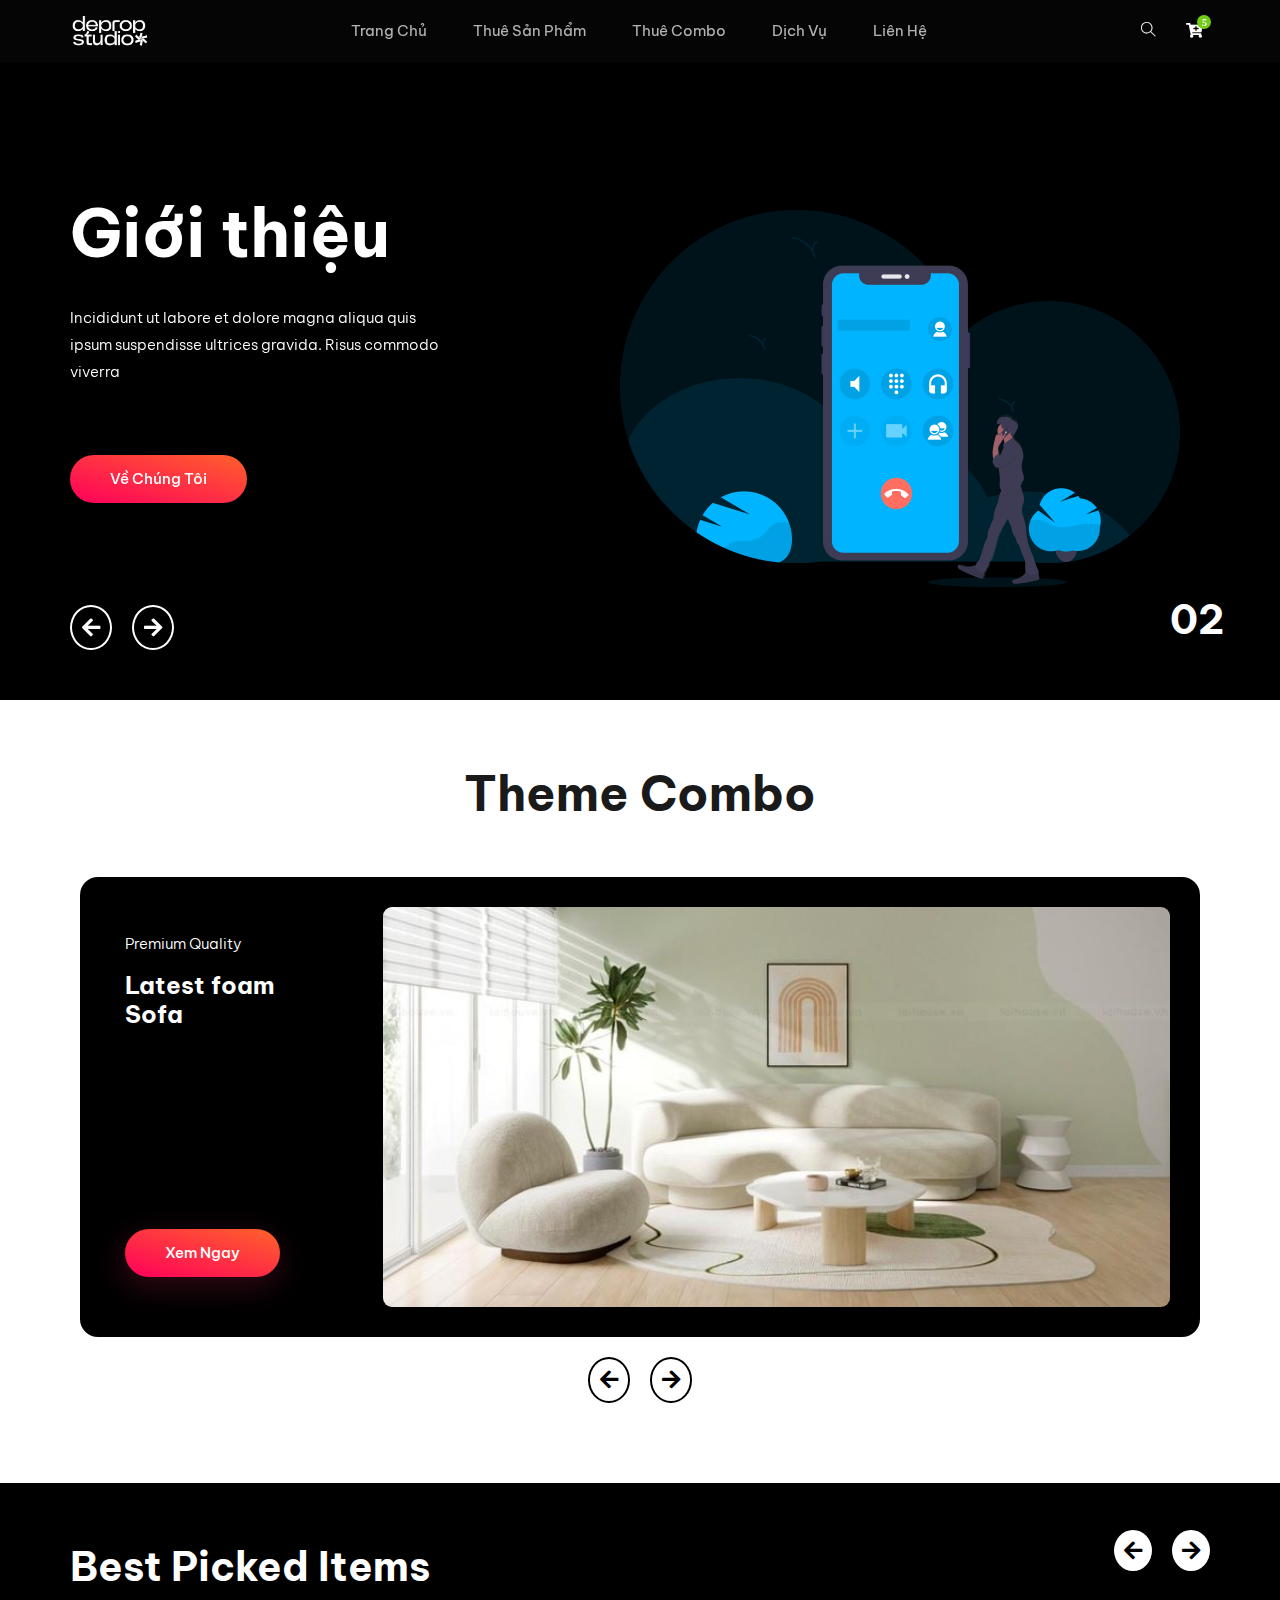
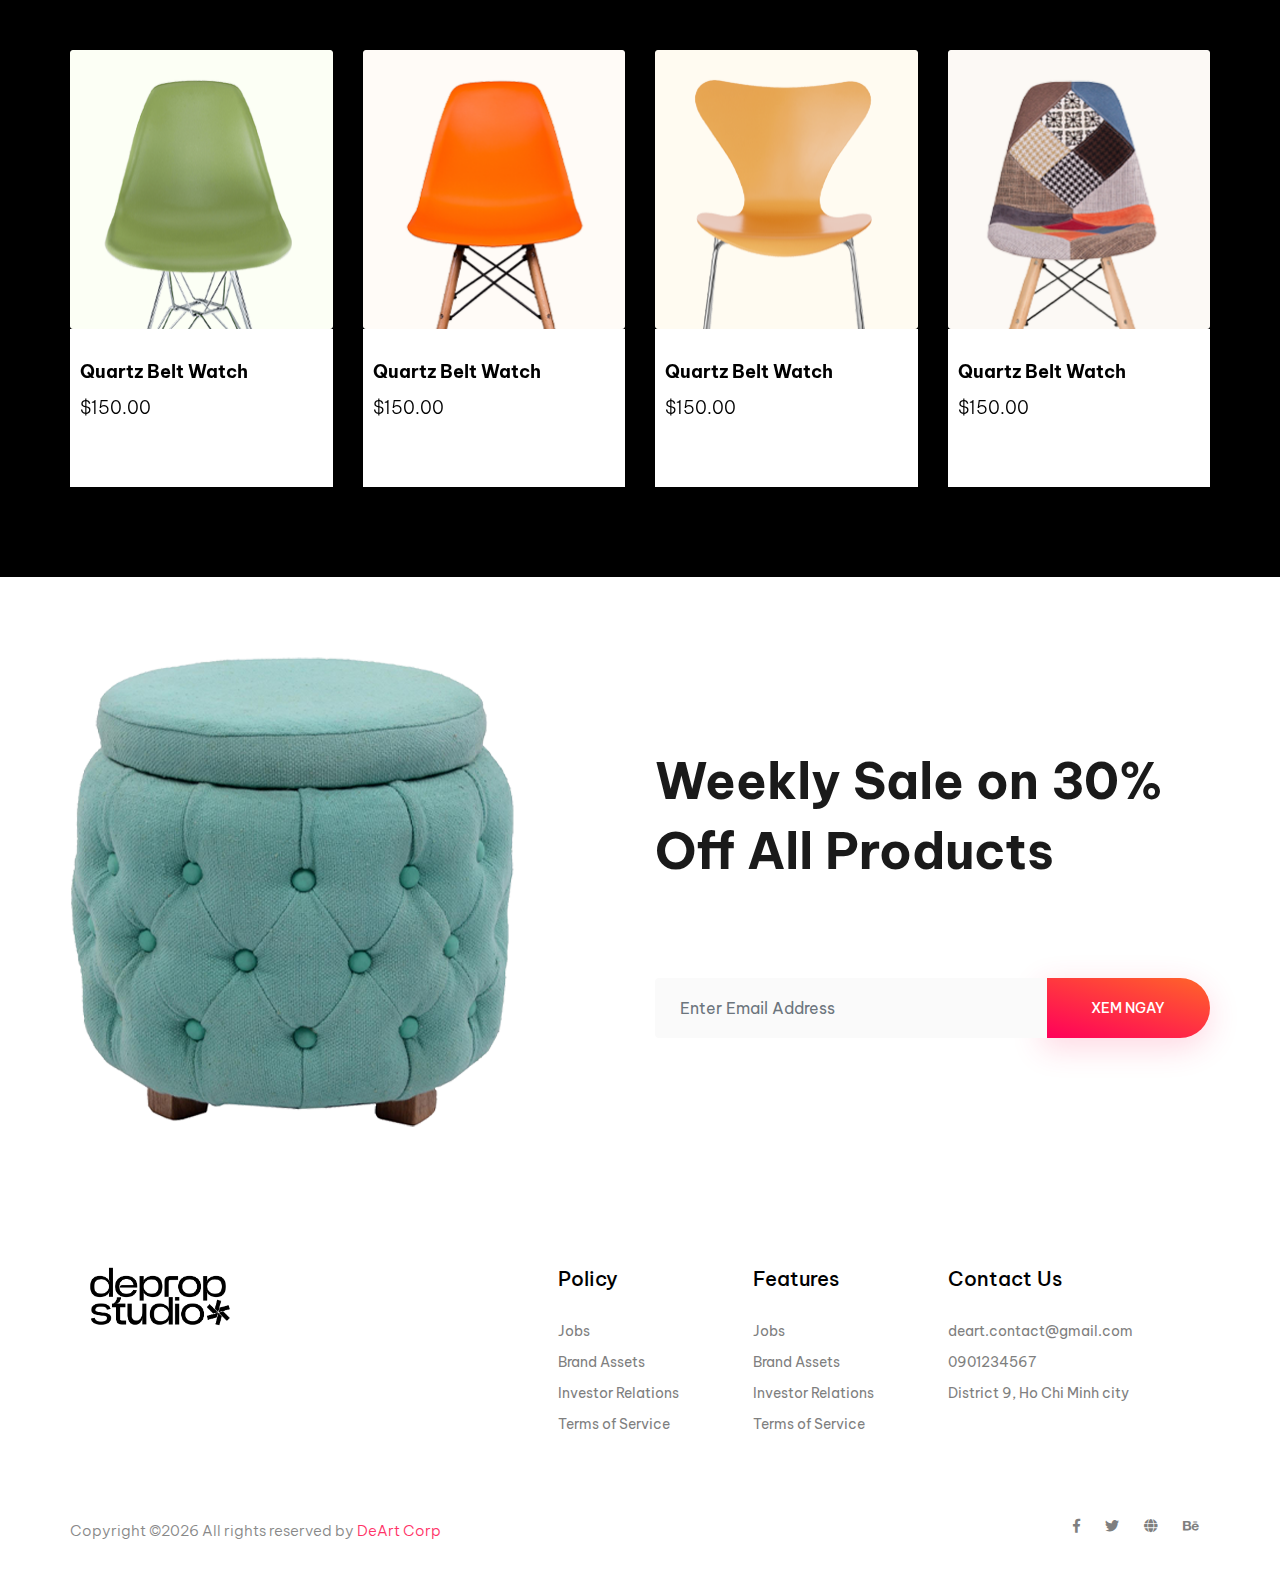
==== commit ea5beeea: "commit" ====
--- a/index.html
+++ b/index.html
@@ -6,7 +6,7 @@
     <meta charset="utf-8">
     <meta name="viewport" content="width=device-width, initial-scale=1, shrink-to-fit=no">
     <title>Deprop Studio</title>
-    <link rel="icon" href="img/favicon.png">
+    <link rel="icon" href="img/logo/favicon_black.svg">
     <!-- Bootstrap CSS -->
     <link rel="stylesheet" href="css/bootstrap.min.css">
     <!-- animate CSS -->
@@ -43,20 +43,25 @@
                         <div class="collapse navbar-collapse main-menu-item" id="navbarSupportedContent">
                             <ul class="navbar-nav">
                                 <li class="nav-item">
-                                    <a class="nav-link" href="index.html">Home</a>
+                                    <a class="nav-link" href="index.html">Trang chủ</a>
                                 </li>
                                 <li class="nav-item">
                                     <a class="nav-link" href="category.html">
-                                        Shop
+                                        Thuê sản phẩm
                                     </a>
                                 </li>
                                 <li class="nav-item">
                                     <a class="nav-link" href="category.html">
-                                        Theme Combo
+                                        Thuê Combo
                                     </a>
                                 </li>
                                 <li class="nav-item">
-                                    <a class="nav-link" href="contact.html">Contact</a>
+                                    <a class="nav-link" href="category.html">
+                                        Dịch vụ
+                                    </a>
+                                </li>
+                                <li class="nav-item">
+                                    <a class="nav-link" href="contact.html">liên hệ</a>
                                 </li>
                             </ul>
                         </div>
@@ -92,7 +97,7 @@
     <!-- Header part end-->
 
     <!-- banner part start-->
-    <section class="banner_part">
+    <section class="banner_part section_margin">
         <div class="container">
             <div class="row align-items-center">
                 <div class="col-lg-12">
@@ -153,7 +158,7 @@
                                 <div class="col-lg-5 col-md-8">
                                     <div class="banner_text">
                                         <div class="banner_text_iner">
-                                            <h1>Cloth $ Wood Sofa</h1>
+                                            <h1>Hàng về</h1>
                                             <p>Incididunt ut labore et dolore magna aliqua quis ipsum
                                                 suspendisse ultrices gravida. Risus commodo viverra</p>
                                             <a href="#" class="btn_2">buy now</a>
@@ -173,9 +178,9 @@
     </section>
     <!-- banner part start-->
 
-    <!-- feature_part start-->
-    <section class="feature_part">
-        <div class="container padding_top">
+    <!-- combo_part start-->
+    <section class="feature_part section_margin">
+        <div class="container">
             <div class="row justify-content-center">
                 <div class="col-lg-8">
                     <div class="section_tittle text-center">
@@ -184,49 +189,58 @@
                 </div>
             </div>
             <div class="row align-items-center justify-content-between">
-                <div class="col-lg-7 col-sm-6">
-                    <div class="single_feature_post_text">
-                        <p>Premium Quality</p>
-                        <h3>Latest foam Sofa</h3>
-                        <a href="#" class="feature_btn">EXPLORE NOW <i class="fas fa-play"></i></a>
-                        <img src="img/feature/feature_1.png" alt="">
-                    </div>
-                </div>
-                <div class="col-lg-5 col-sm-6">
-                    <div class="single_feature_post_text">
-                        <p>Premium Quality</p>
-                        <h3>Latest foam Sofa</h3>
-                        <a href="#" class="feature_btn">EXPLORE NOW <i class="fas fa-play"></i></a>
-                        <img src="img/feature/feature_2.png" alt="">
-                    </div>
-                </div>
-                <div class="col-lg-5 col-sm-6">
-                    <div class="single_feature_post_text">
-                        <p>Premium Quality</p>
-                        <h3>Latest foam Sofa</h3>
-                        <a href="#" class="feature_btn">EXPLORE NOW <i class="fas fa-play"></i></a>
-                        <img src="img/feature/feature_3.png" alt="">
-                    </div>
-                </div>
-                <div class="col-lg-7 col-sm-6">
-                    <div class="single_feature_post_text">
-                        <p>Premium Quality</p>
-                        <h3>Latest foam Sofa</h3>
-                        <a href="#" class="feature_btn">EXPLORE NOW <i class="fas fa-play"></i></a>
-                        <img src="img/feature/feature_4.png" alt="">
-                    </div>
+                <div class="col-lg-12">
+                    <div class="feature_slider owl-carousel">
+                        <div class="single_feature_slider">
+                            <div class="row">
+                                <div class="feature_text col-lg-3">
+                                    <p>Premium Quality</p>
+                                    <h3>Latest foam Sofa</h3>
+                                    <a href="#" class="btn_2">Xem ngay</i></a>
+                                </div>
+                                <div class="feature_img col-lg-9">
+                                    <img src="img/b3.jpg" alt="">
+                                </div>
+                            </div>
+                        </div>
+                        <div class="single_feature_slider">
+                            <div class="row">
+                                <div class="feature_text col-lg-3">
+                                        <p>Premium Quality</p>
+                                        <h3>Latest foam Sofa</h3>
+                                        <a href="#" class="btn_2">Xem ngay</a>
+                                </div>
+                                <div class="feature_img col-lg-9">
+                                    <img src="img/b1.jpg" alt="">
+                                </div>
+                            </div>
+                        </div>
+                        <div class="single_feature_slider">
+                            <div class="row">
+                                <div class="feature_text col-lg-3">
+                                        <p>Premium Quality</p>
+                                        <h3>Latest foam Sofa</h3>
+                                        <a href="#" class="btn_2">Xem ngay</a>
+                                </div>
+                                <div class="feature_img col-lg-9">
+                                    <img src="img/b3.jpg" alt="">
+                                </div>
+                            </div>
+                        </div>
+                    </div>
+                    
                 </div>
             </div>
         </div>
     </section>
-    <!-- upcoming_event part start-->
-
-    <!-- product_list start-->
-    <section class="product_list section_padding">
+    <!-- combo part start-->
+
+    <!-- best-picked-item start-->
+    <section class="product_list section_margin">
         <div class="container">
             <div class="row justify-content-center">
                 <div class="col-lg-12">
-                    <div class="section_tittle text-center">
+                    <div class="section_tittle">
                         <h2>Best picked items</h2>
                     </div>
                 </div>
@@ -327,10 +341,10 @@
             </div>
         </div>
     </section>
-    <!-- product_list part start-->
-
-    <!-- awesome_shop start-->
-    <section class="our_offer section_padding">
+    <!-- best-pick-item start-->
+
+    <!-- offer_part start-->
+    <section class="our_offer section_margin">
         <div class="container">
             <div class="row align-items-center justify-content-between">
                 <div class="col-lg-6 col-md-6">
@@ -354,7 +368,7 @@
                             <input type="text" class="form-control" placeholder="enter email address"
                                 aria-label="Recipient's username" aria-describedby="basic-addon2">
                             <div class="input-group-append">
-                                <a href="#" class="input-group-text btn_2" id="basic-addon2">book now</a>
+                                <a href="#" class="input-group-text btn_2" id="basic-addon2">xem ngay</a>
                             </div>
                         </div>
                     </div>
@@ -362,49 +376,7 @@
             </div>
         </div>
     </section>
-    <!-- awesome_shop part start-->
-
-
-    <!-- subscribe_area part start-->
-    <section class="client_logo padding_top">
-        <div class="container">
-            <div class="row align-items-center">
-                <div class="col-lg-12">
-                    <div class="single_client_logo">
-                        <img src="img/client_logo/client_logo_1.png" alt="">
-                    </div>
-                    <div class="single_client_logo">
-                        <img src="img/client_logo/client_logo_2.png" alt="">
-                    </div>
-                    <div class="single_client_logo">
-                        <img src="img/client_logo/client_logo_3.png" alt="">
-                    </div>
-                    <div class="single_client_logo">
-                        <img src="img/client_logo/client_logo_4.png" alt="">
-                    </div>
-                    <div class="single_client_logo">
-                        <img src="img/client_logo/client_logo_5.png" alt="">
-                    </div>
-                    <div class="single_client_logo">
-                        <img src="img/client_logo/client_logo_3.png" alt="">
-                    </div>
-                    <div class="single_client_logo">
-                        <img src="img/client_logo/client_logo_1.png" alt="">
-                    </div>
-                    <div class="single_client_logo">
-                        <img src="img/client_logo/client_logo_2.png" alt="">
-                    </div>
-                    <div class="single_client_logo">
-                        <img src="img/client_logo/client_logo_3.png" alt="">
-                    </div>
-                    <div class="single_client_logo">
-                        <img src="img/client_logo/client_logo_4.png" alt="">
-                    </div>
-                </div>
-            </div>
-        </div>
-    </section>
-    <!--::subscribe_area part end::-->
+    <!-- offer_part start-->
 
     <!--::footer_part start::-->
     <footer class="footer_part">
--- a/css/style.css
+++ b/css/style.css
@@ -31,27 +31,31 @@
   background-color: #000000;
 }
 
+.section_margin {
+  margin-bottom: 10px;
+}
+
 .section_padding {
-  padding: 140px 0px;
+  padding-bottom: 140px;
 }
 @media only screen and (min-width: 992px) and (max-width: 1200px) {
   .section_padding {
-    padding: 100px 0px;
+    padding-bottom: 100px;
   }
 }
 @media only screen and (min-width: 768px) and (max-width: 991px) {
   .section_padding {
-    padding: 70px 0px;
+    padding-bottom: 70px;
   }
 }
 @media (max-width: 576px) {
   .section_padding {
-    padding: 70px 0px;
+    padding-bottom: 70px;
   }
 }
 @media only screen and (min-width: 576px) and (max-width: 767px) {
   .section_padding {
-    padding: 70px 0px;
+    padding-bottom: 70px;
   }
 }
 
@@ -105,7 +109,6 @@
 
 a {
   text-decoration: none;
-  -webkit-transition: 0.5s;
   transition: 0.5s;
 }
 a:hover {
@@ -121,7 +124,6 @@
 h6 {
   color: #000;
   font-family: "Be Vietnam Pro", sans-serif;
-  -webkit-transition: 0.5s;
   transition: 0.5s;
 }
 
@@ -180,21 +182,20 @@
   text-decoration: none;
   outline: none;
   box-shadow: none;
-  -webkit-transition: 1s;
   transition: 1s;
 }
 
 .section_tittle {
-  margin-bottom: 80px;
+  margin: 70px 0px;
 }
 @media (max-width: 991px) {
   .section_tittle {
-    margin-bottom: 20px;
+    margin: 40px 0px;
   }
 }
 @media only screen and (min-width: 992px) and (max-width: 1200px) {
   .section_tittle {
-    margin-bottom: 40px;
+    margin: 40px 0px;
   }
 }
 .section_tittle h2 {
@@ -372,7 +373,6 @@
   text-align: center;
   border: 1px solid #edeff2;
   cursor: pointer;
-  -webkit-transition: 0.5s;
   transition: 0.5s;
 }
 .submit_btn:hover {
@@ -387,7 +387,6 @@
   font-size: 15px;
   font-weight: 700;
   color: #333;
-  -webkit-transition: 0.5s;
   transition: 0.5s;
 }
 .btn_1:hover {
@@ -408,7 +407,6 @@
   font-weight: 400;
   box-shadow: -1.717px 8.835px 29.76px 2.24px rgba(255, 51, 104, 0.18);
   border: 1px solid #ff3368;
-  -webkit-transition: 0.5s;
   transition: 0.5s;
 }
 .btn_3:hover {
@@ -417,23 +415,18 @@
 }
 
 .btn_2 {
-  display: inline-block;
-  width: 180px;
-  height: 60px;
-  line-height: 60px;
+  padding: 12px 40px;
+  line-height: 24px;
   text-align: center;
-  border-radius: 10px;
+  border-radius: 30px;
   background-color: #ff3368;
   font-size: 15px;
   font-family: "Be Vietnam Pro", sans-serif;
   font-weight: 500;
   color: #fff;
-  -o-transition: all 0.4s ease-in-out;
-  -webkit-transition: all 0.4s ease-in-out;
   transition: all 0.4s ease-in-out;
   text-transform: capitalize;
   background-size: 200% auto;
-  text-transform: uppercase;
   box-shadow: -1.717px 8.835px 29.76px 2.24px rgba(255, 51, 104, 0.18);
 }
 .btn_2:hover {
@@ -442,9 +435,8 @@
 }
 @media (max-width: 991px) {
   .btn_2 {
-    height: 50px;
-    width: 140px;
-    line-height: 50px;
+    padding: 12px 30px;
+    line-height: 24px;
   }
 }
 .btn_4 {
@@ -453,7 +445,6 @@
   font-weight: 700;
   margin-top: 53px;
   display: inline-block;
-  -webkit-transition: 0.5s;
   transition: 0.5s;
 }
 @media (max-width: 991px) {
@@ -483,7 +474,6 @@
   text-transform: uppercase;
   background-color: #ff3368;
   cursor: pointer;
-  -webkit-transition: 0.5s;
   transition: 0.5s;
 }
 @media (max-width: 767px) {
@@ -529,7 +519,6 @@
 .blog_area a {
   color: #666666 !important;
   text-decoration: none;
-  -webkit-transition: 0.5s;
   transition: 0.5s;
 }
 .blog_area a:hover, .blog_area a :hover {
@@ -556,7 +545,6 @@
   height: 100%;
   background: #000;
   opacity: 0;
-  -webkit-transition: 0.5s;
   transition: 0.5s;
 }
 .single-blog h4 {
@@ -628,7 +616,6 @@
 }
 .single-blog:hover .thumb:after {
   opacity: 0.7;
-  -webkit-transition: 0.5s;
   transition: 0.5s;
 }
 @media (max-width: 1199px) {
@@ -652,7 +639,6 @@
   bottom: 0;
   opacity: 0;
   visibility: hidden;
-  -webkit-transition: 0.5s;
   transition: 0.5s;
 }
 @media (min-width: 992px) {
@@ -661,7 +647,6 @@
   }
 }
 .full_image.single-blog h4 {
-  -webkit-transition: 0.5s;
   transition: 0.5s;
   border-bottom: none;
   padding-bottom: 5px;
@@ -676,7 +661,6 @@
 .full_image.single-blog:hover .single-blog-content {
   opacity: 1;
   visibility: visible;
-  -webkit-transition: 0.5s;
   transition: 0.5s;
 }
 
@@ -696,7 +680,6 @@
   border-bottom: 1px solid #eeeeee;
   margin-bottom: 0px;
   padding-bottom: 20px;
-  -webkit-transition: 0.5s;
   transition: 0.5s;
 }
 .l_blog_item .l_blog_text p {
@@ -1020,6 +1003,9 @@
   border-radius: 0;
   border-right: 0;
 }
+.blog_right_sidebar .search_widget .form-control::-moz-placeholder {
+  color: #999999;
+}
 .blog_right_sidebar .search_widget .form-control::placeholder {
   color: #999999;
 }
@@ -1047,6 +1033,9 @@
   color: #999999;
   padding-left: 20px;
   border-radius: 0;
+}
+.blog_right_sidebar .newsletter_widget .form-control::-moz-placeholder {
+  color: #999999;
 }
 .blog_right_sidebar .newsletter_widget .form-control::placeholder {
   color: #999999;
@@ -1128,7 +1117,6 @@
   color: #fff !important;
   -webkit-text-fill-color: #fff;
   text-decoration: none;
-  -webkit-transition: 0.5s;
   transition: 0.5s;
 }
 .blog_right_sidebar .instagram_feeds .instagram_row {
@@ -1333,13 +1321,11 @@
   background: #000;
 }
 .single-post-area .navigation-area .nav-left .thumb img {
-  -webkit-transition: 0.5s;
   transition: 0.5s;
 }
 .single-post-area .navigation-area .nav-left .lnr {
   margin-left: 20px;
   opacity: 0;
-  -webkit-transition: 0.5s;
   transition: 0.5s;
 }
 .single-post-area .navigation-area .nav-left:hover .lnr {
@@ -1361,13 +1347,11 @@
   background: #000;
 }
 .single-post-area .navigation-area .nav-right .thumb img {
-  -webkit-transition: 0.5s;
   transition: 0.5s;
 }
 .single-post-area .navigation-area .nav-right .lnr {
   margin-right: 20px;
   opacity: 0;
-  -webkit-transition: 0.5s;
   transition: 0.5s;
 }
 .single-post-area .navigation-area .nav-right:hover .lnr {
@@ -1491,9 +1475,16 @@
   outline: 0;
   box-shadow: none;
 }
+.comment-form .form-control::-moz-placeholder {
+  font-weight: 300;
+  color: #999999;
+}
 .comment-form .form-control::placeholder {
   font-weight: 300;
   color: #999999;
+}
+.comment-form .form-control::-moz-placeholder {
+  color: #777777;
 }
 .comment-form .form-control::placeholder {
   color: #777777;
@@ -1583,7 +1574,7 @@
 .main_menu .navbar-brand {
   padding-top: 0rem;
   padding-bottom: 0px;
-  max-width: 80px;
+  width: 80px;
 }
 .main_menu .navbar {
   padding: 0px;
@@ -1611,16 +1602,15 @@
 .main_menu #search_input_box {
   position: fixed;
   left: 50%;
-  -webkit-transform: translateX(-50%);
-  -moz-transform: translateX(-50%);
-  -ms-transform: translateX(-50%);
-  -o-transform: translateX(-50%);
   transform: translateX(-50%);
   width: 100%;
   max-width: 1140px;
   z-index: 999;
   text-align: center;
   background: #fff;
+}
+.main_menu #search_input_box ::-moz-placeholder {
+  color: #000;
 }
 .main_menu #search_input_box ::placeholder {
   color: #000;
@@ -1771,13 +1761,14 @@
     color: #ff3368 !important;
   }
   .navbar-brand img {
-    max-width: 90px;
-    margin: 0 auto;
+    max-width: 70px;
+    margin: auto;
     position: absolute;
+    bottom: 0;
     left: 0;
     right: 0;
+    top: 0;
     display: inline-block;
-    top: 0;
   }
   .navbar-light .navbar-toggler {
     border-color: transparent;
@@ -1827,9 +1818,7 @@
 /**************** banner part css start ****************/
 .banner_part {
   margin-bottom: 10px;
-  position: relative;
   background-color: #000000;
-  overflow: hidden;
 }
 .banner_part .single_banner_slider .banner_text {
   display: table;
@@ -1852,7 +1841,6 @@
 }
 .banner_part .single_banner_slider .banner_text h1 {
   font-size: 66px;
-  text-transform: capitalize;
   font-weight: 700;
   margin-bottom: 35px;
   line-height: 72px;
@@ -1945,6 +1933,7 @@
   color: black;
 }
 .banner_part .btn_2 {
+  display: inline-block;
   box-shadow: none;
 }
 @media (max-width: 991px) {
@@ -1953,21 +1942,24 @@
   }
 }
 .banner_part .slider-counter {
-  font-size: 100px;
+  font-size: 40px;
   font-weight: 700;
   color: #fff;
   position: absolute;
-  right: -16%;
-  top: 38%;
+  right: 0;
+  bottom: 50px;
 }
 @media (max-width: 991px) {
   .banner_part .slider-counter {
     font-size: 40px;
+    right: 20px;
+    bottom: 20px;
   }
 }
 @media only screen and (min-width: 992px) and (max-width: 1200px) {
   .banner_part .slider-counter {
     font-size: 40px;
+    bottom: 10px;
   }
 }
 @media (max-width: 991px) {
@@ -1985,113 +1977,154 @@
 
 /**************** hero part css end ****************/
 /**************** service_part css start ****************/
-.feature_part {
-  margin-bottom: 10px;
+.feature_part .section_tittle {
+  margin-top: 70px;
 }
 .feature_part .section_tittle h2 {
+  margin: 0 auto;
   width: 100%;
   font-size: 48px;
 }
-.feature_part .single_feature_post_text {
-  padding: 50px;
-  background-color: #f8fbff;
-  margin-bottom: 30px;
-  position: relative;
-  height: 400px;
-  border-radius: 10px;
-}
 @media (max-width: 576px) {
-  .feature_part .single_feature_post_text {
+  .feature_part .section_tittle h2 {
+    font-size: 30px;
+  }
+}
+.feature_part .owl-nav {
+  padding-bottom: 70px;
+  padding-top: 20px;
+  display: flex;
+  flex-direction: row;
+  justify-content: center;
+  gap: 20px;
+}
+@media only screen and (min-width: 992px) and (max-width: 1200px) {
+  .feature_part .owl-nav {
+    bottom: 20px;
+  }
+}
+@media (max-width: 991px) {
+  .feature_part .owl-nav {
+    bottom: 30px;
+  }
+}
+.feature_part .owl-nav .owl-prev,
+.feature_part .owl-nav .owl-next {
+  font-size: 7px;
+  border: 2px solid #000;
+  border-radius: 50% !important;
+  background-color: transparent;
+  color: #000;
+  padding: 10px 10px !important;
+}
+.feature_part .owl-nav .owl-prev:hover, .feature_part .owl-nav .owl-next:hover {
+  background-color: #000;
+  color: #fff;
+}
+.feature_part .single_feature_slider {
+  margin-right: 10px;
+  margin-left: 10px;
+  padding: 30px;
+  background-color: #000;
+  border-radius: 18px;
+}
+@media (max-width: 576px) {
+  .feature_part .single_feature_slider {
     padding: 35px 20px;
   }
 }
 @media only screen and (min-width: 576px) and (max-width: 767px) {
-  .feature_part .single_feature_post_text {
-    height: 300px;
+  .feature_part .single_feature_slider {
     padding: 35px 20px;
   }
 }
 @media only screen and (min-width: 768px) and (max-width: 991px) {
-  .feature_part .single_feature_post_text {
-    height: 300px;
+  .feature_part .single_feature_slider {
     padding: 35px 20px;
   }
 }
-.feature_part .single_feature_post_text p {
+.feature_part .single_feature_slider .feature_text {
+  padding: 30px 30px;
+}
+@media (max-width: 576px) {
+  .feature_part .single_feature_slider .feature_text {
+    padding: 0px 20px;
+    margin-bottom: 30px;
+  }
+}
+@media only screen and (min-width: 576px) and (max-width: 767px) {
+  .feature_part .single_feature_slider .feature_text {
+    padding: 0px 20px;
+    margin-bottom: 30px;
+  }
+}
+.feature_part .single_feature_slider .feature_text p {
+  color: #ffffff;
   line-height: 13px;
 }
-.feature_part .single_feature_post_text h3 {
+.feature_part .single_feature_slider .feature_text h3 {
+  color: #ffffff;
   font-size: 24px;
   font-weight: 700;
   margin-top: 21px;
 }
 @media (max-width: 576px) {
-  .feature_part .single_feature_post_text h3 {
+  .feature_part .single_feature_slider .feature_text h3 {
     margin-top: 10px;
-  }
-}
-.feature_part .single_feature_post_text .feature_btn {
+    margin-bottom: 20px;
+  }
+}
+@media only screen and (min-width: 576px) and (max-width: 767px) {
+  .feature_part .single_feature_slider .feature_text h3 {
+    margin-top: 10px;
+    margin-bottom: 20px;
+  }
+}
+.feature_part .single_feature_slider .feature_text .btn_2 {
+  position: absolute;
+  left: 30px;
+  bottom: 30px;
+}
+@media (max-width: 576px) {
+  .feature_part .single_feature_slider .feature_text .btn_2 {
+    padding: 10px 30px;
+    position: unset;
+  }
+}
+@media only screen and (min-width: 576px) and (max-width: 767px) {
+  .feature_part .single_feature_slider .feature_text .btn_2 {
+    padding: 10px 30px;
+    position: unset;
+  }
+}
+@media only screen and (min-width: 768px) and (max-width: 991px) {
+  .feature_part .single_feature_slider .feature_text .btn_2 {
+    right: 30px;
+    left: auto;
+    top: 30px;
+    bottom: auto;
+  }
+}
+.feature_part .single_feature_slider .feature_text .btn_2 i {
+  margin-left: 5px;
+}
+.feature_part .single_feature_slider .feature_img {
+  height: 400px;
+}
+@media (max-width: 576px) {
+  .feature_part .single_feature_slider .feature_img {
+    height: 300px;
+  }
+}
+.feature_part .single_feature_slider .feature_img img {
   display: inline-block;
-  font-size: 16px;
-  font-weight: 700;
-  letter-spacing: 2px;
-  color: #ff3368;
-  position: absolute;
-  left: 50px;
-  bottom: 60px;
-  line-height: 15px;
-  z-index: 5;
-  opacity: 0;
-  visibility: hidden;
-  -webkit-transition: 0.5s;
-  transition: 0.5s;
-}
-.feature_part .single_feature_post_text .feature_btn i {
-  font-weight: 12px;
-  color: #ff3368;
-  margin-left: 6px;
-}
-.feature_part .single_feature_post_text img {
-  position: absolute;
-  bottom: 0;
-  right: 15px;
-}
-@media (max-width: 576px) {
-  .feature_part .single_feature_post_text img {
-    max-height: 247px;
-    right: 0;
-    left: 0;
-    margin: 0 auto;
-  }
-}
-@media only screen and (min-width: 576px) and (max-width: 767px) {
-  .feature_part .single_feature_post_text img {
-    max-height: 195px;
-    right: 0;
-    left: 0;
-    margin: 0 auto;
-  }
-}
-@media only screen and (min-width: 768px) and (max-width: 991px) {
-  .feature_part .single_feature_post_text img {
-    max-height: 195px;
-    right: 0;
-    left: 0;
-    margin: 0 auto;
-  }
-}
-@media only screen and (min-width: 992px) and (max-width: 1200px) {
-  .feature_part .single_feature_post_text img {
-    max-height: 280px;
-    right: 0;
-    left: 0;
-    margin: 0 auto;
-  }
-}
-.feature_part .single_feature_post_text:hover .feature_btn {
-  bottom: 50px;
-  opacity: 1;
-  visibility: visible;
+  border-radius: 9px;
+  height: 100%;
+  width: 100%;
+  -o-object-fit: cover;
+     object-fit: cover;
+  -o-object-position: bottom;
+     object-position: bottom;
 }
 
 /***************** product list css *******************/
@@ -2111,6 +2144,9 @@
   font-size: 20px;
   font-weight: 700;
   margin-left: 60px;
+}
+.product_list .product_list_slider {
+  padding-bottom: 70px;
 }
 .product_list .owl-nav {
   position: absolute;
@@ -2139,13 +2175,11 @@
   color: black;
   border: none !important;
   padding: 10px 10px !important;
-  -webkit-transition: background-color 1s, color 1s, -webkit-transform 0.5s;
   transition: background-color 1s, transform 0.5s;
 }
 @media only screen and (min-width: 992px) and (max-width: 1200px) {
   .product_list .owl-nav .owl-prev,
   .product_list .owl-nav .owl-next {
-    -webkit-transition: none;
     transition: none;
   }
 }
@@ -2164,7 +2198,6 @@
 .single_product_item {
   border-radius: 20px;
   margin-bottom: 20px;
-  -webkit-transition: 0.5s;
   transition: 0.5s;
 }
 @media (max-width: 991px) {
@@ -2180,7 +2213,6 @@
 .single_product_item .single_product_text {
   padding: 32px 10px;
   background-color: #fff;
-  -webkit-transition: 0.5s;
   transition: 0.5s;
 }
 .single_product_item .single_product_text h4 {
@@ -2201,7 +2233,6 @@
   margin-top: 10px;
   opacity: 0;
   visibility: hidden;
-  -webkit-transition: 0.5s;
   transition: 0.5s;
 }
 .single_product_item .single_product_text a i {
@@ -2222,8 +2253,8 @@
 }
 
 /************* our offer *****************/
-.our_offer {
-  background-color: #000000;
+.our_offer .row {
+  padding-top: 70px;
 }
 .our_offer .date_countdown {
   margin: 37px 0 55px;
@@ -2269,7 +2300,10 @@
   height: 60px;
   padding-left: 25px;
   border: 0px solid transparent;
-  background-color: #fff;
+  background-color: #fafafa;
+}
+.our_offer .input-group input::-moz-placeholder {
+  text-transform: capitalize;
 }
 .our_offer .input-group input::placeholder {
   text-transform: capitalize;
@@ -2294,13 +2328,11 @@
 .best_seller .single_product_item {
   border-radius: 5px;
   margin-bottom: 20px;
-  -webkit-transition: 0.5s;
   transition: 0.5s;
 }
 .best_seller .single_product_item .single_product_text {
   padding: 35px 0 0;
   background-color: #fff;
-  -webkit-transition: 0.5s;
   transition: 0.5s;
 }
 .best_seller .single_product_item .single_product_text h4 {
@@ -2321,7 +2353,6 @@
   margin-top: 10px;
   opacity: 0;
   visibility: hidden;
-  -webkit-transition: 0.5s;
   transition: 0.5s;
 }
 .best_seller .single_product_item .single_product_text a i {
@@ -2373,6 +2404,9 @@
   padding-left: 25px;
   border: 0px solid transparent;
   background-color: #fff;
+}
+.subscribe_area .input-group input::-moz-placeholder {
+  text-transform: capitalize;
 }
 .subscribe_area .input-group input::placeholder {
   text-transform: capitalize;
@@ -2392,7 +2426,6 @@
 @media (max-width: 576px) {
   .subscribe_area .input-group > .custom-file, .subscribe_area .input-group > .custom-select, .subscribe_area .input-group > .form-control, .subscribe_area .input-group > .form-control-plaintext {
     position: relative;
-    -ms-flex: 1 1 auto;
     flex: 1 1 auto;
     width: 100%;
     margin-bottom: 0;
@@ -2448,7 +2481,6 @@
 }
 .client_logo .single_client_logo img {
   filter: grayscale(1);
-  -webkit-transition: 0.5s;
   transition: 0.5s;
 }
 .client_logo .single_client_logo img:hover {
@@ -2471,10 +2503,6 @@
   position: absolute;
   bottom: -100px;
   left: 50%;
-  -webkit-transform: translateX(-50%);
-  -moz-transform: translateX(-50%);
-  -o-transform: translateX(-50%);
-  -ms-transform: translateX(-50%);
   transform: translateX(-50%);
   background: rgba(255, 51, 104, 0.4);
   transition: all 400ms ease;
@@ -3248,6 +3276,9 @@
 .review_box .form-control {
   height: 50px;
   border-radius: 0;
+}
+.review_box ::-moz-placeholder {
+  font-size: 14px;
 }
 .review_box ::placeholder {
   font-size: 14px;
@@ -4037,8 +4068,6 @@
   vertical-align: middle;
 }
 .login_part .login_part_text {
-  background-image: -moz-linear-gradient(16deg, rgb(255, 0, 90) 0%, rgb(255, 93, 45) 64%, rgb(255, 186, 0) 100%);
-  background-image: -webkit-linear-gradient(16deg, rgb(255, 0, 90) 0%, rgb(255, 93, 45) 64%, rgb(255, 186, 0) 100%);
   background-image: -ms-linear-gradient(16deg, rgb(255, 0, 90) 0%, rgb(255, 93, 45) 64%, rgb(255, 186, 0) 100%);
   background-size: 200% auto;
 }
@@ -4088,6 +4117,9 @@
   border: 0px solid transparent;
   border-bottom: 1px solid #dddddd;
   border-radius: 0;
+}
+.login_part .login_part_form .form-control ::-moz-placeholder {
+  color: #c3c3c3;
 }
 .login_part .login_part_form .form-control ::placeholder {
   color: #c3c3c3;
@@ -4322,9 +4354,6 @@
   text-decoration: none;
   font-weight: 500;
   cursor: pointer;
-  -webkit-transition: all 0.3s ease 0s;
-  -moz-transition: all 0.3s ease 0s;
-  -o-transition: all 0.3s ease 0s;
   transition: all 0.3s ease 0s;
 }
 .genric-btn:focus {
@@ -4350,11 +4379,7 @@
   border-radius: 20px;
 }
 .genric-btn.arrow {
-  display: -webkit-inline-box;
-  display: -ms-inline-flexbox;
   display: inline-flex;
-  -webkit-box-align: center;
-  -ms-flex-align: center;
   align-items: center;
 }
 .genric-btn.arrow span {
@@ -4779,9 +4804,6 @@
   height: 15px;
   border-radius: 50%;
   background: #ff3368;
-  -webkit-transition: all 0.2s;
-  -moz-transition: all 0.2s;
-  -o-transition: all 0.2s;
   transition: all 0.2s;
   box-shadow: 0px 4px 5px 0px rgba(0, 0, 0, 0.2);
   cursor: pointer;
@@ -4829,9 +4851,6 @@
   background: transparent;
   border-radius: 8.5px;
   cursor: pointer;
-  -webkit-transition: all 0.2s;
-  -moz-transition: all 0.2s;
-  -o-transition: all 0.2s;
   transition: all 0.2s;
 }
 .primary-switch input + label:after {
@@ -4843,9 +4862,6 @@
   height: 15px;
   border-radius: 50%;
   background: #fff;
-  -webkit-transition: all 0.2s;
-  -moz-transition: all 0.2s;
-  -o-transition: all 0.2s;
   transition: all 0.2s;
   box-shadow: 0px 4px 5px 0px rgba(0, 0, 0, 0.2);
   cursor: pointer;
@@ -4895,9 +4911,6 @@
   height: 100%;
   background: transparent;
   border-radius: 8.5px;
-  -webkit-transition: all 0.2s;
-  -moz-transition: all 0.2s;
-  -o-transition: all 0.2s;
   transition: all 0.2s;
   cursor: pointer;
 }
@@ -4910,9 +4923,6 @@
   height: 15px;
   border-radius: 50%;
   background: #fff;
-  -webkit-transition: all 0.2s;
-  -moz-transition: all 0.2s;
-  -o-transition: all 0.2s;
   transition: all 0.2s;
   box-shadow: 0px 4px 5px 0px rgba(0, 0, 0, 0.2);
   cursor: pointer;
@@ -5163,9 +5173,6 @@
 }
 .default-select .nice-select .list .option {
   font-weight: 300;
-  -webkit-transition: all 0.3s ease 0s;
-  -moz-transition: all 0.3s ease 0s;
-  -o-transition: all 0.3s ease 0s;
   transition: all 0.3s ease 0s;
   line-height: 28px;
   min-height: 28px;
@@ -5211,9 +5218,6 @@
 }
 .form-select .nice-select .list .option {
   font-weight: 300;
-  -webkit-transition: all 0.3s ease 0s;
-  -moz-transition: all 0.3s ease 0s;
-  -o-transition: all 0.3s ease 0s;
   transition: all 0.3s ease 0s;
   line-height: 28px;
   min-height: 28px;
@@ -5312,7 +5316,6 @@
 .blog_part .single-home-blog .card .card-body {
   padding: 35px 30px 23px;
   background-color: #fff;
-  -webkit-transition: 0.5s;
   transition: 0.5s;
   border: 1px solid #edeff2;
 }
@@ -5341,7 +5344,6 @@
 .blog_part .single-home-blog .card .card-body a {
   color: #fff;
   text-transform: capitalize;
-  -webkit-transition: 0.8s;
   transition: 0.8s;
 }
 .blog_part .single-home-blog .card .dot {
@@ -5392,7 +5394,6 @@
   font-weight: 600;
   line-height: 1.5;
   font-size: 19px;
-  -webkit-transition: 0.8s;
   transition: 0.8s;
   text-transform: capitalize;
 }
@@ -5420,7 +5421,6 @@
   }
 }
 .blog_part .single-home-blog .card h5:hover {
-  -webkit-transition: 0.8s;
   transition: 0.8s;
   color: #ff3368;
 }
@@ -5520,7 +5520,6 @@
   line-height: 50px;
   margin-left: 20px;
   background-size: 200% auto;
-  -webkit-transition: 0.5s;
   transition: 0.5s;
 }
 .form-contact .form-group .btn_1:hover {
@@ -5542,6 +5541,10 @@
 .form-contact .form-control:focus {
   outline: 0;
   box-shadow: none;
+}
+.form-contact .form-control::-moz-placeholder {
+  font-weight: 300;
+  color: #999999;
 }
 .form-contact .form-control::placeholder {
   font-weight: 300;
@@ -5824,7 +5827,6 @@
   font-size: 14px;
   color: #7f7f7f;
   padding: 5px 11px;
-  -webkit-transition: 0.5s;
   transition: 0.5s;
 }
 .footer_part .footer_icon li a:hover {
@@ -5870,7 +5872,6 @@
 }
 .footer_part .copyright_text p a {
   color: #ff3368;
-  -webkit-transition: 0.5s;
   transition: 0.5s;
 }
 .footer_part .copyright_text p a:hover {
@@ -5953,6 +5954,4 @@
 .copyright_part span.ti-heart {
   font-size: 12px;
   margin: 0px 2px;
-}
-
-/*# sourceMappingURL=style.css.map */
+}/*# sourceMappingURL=style.css.map */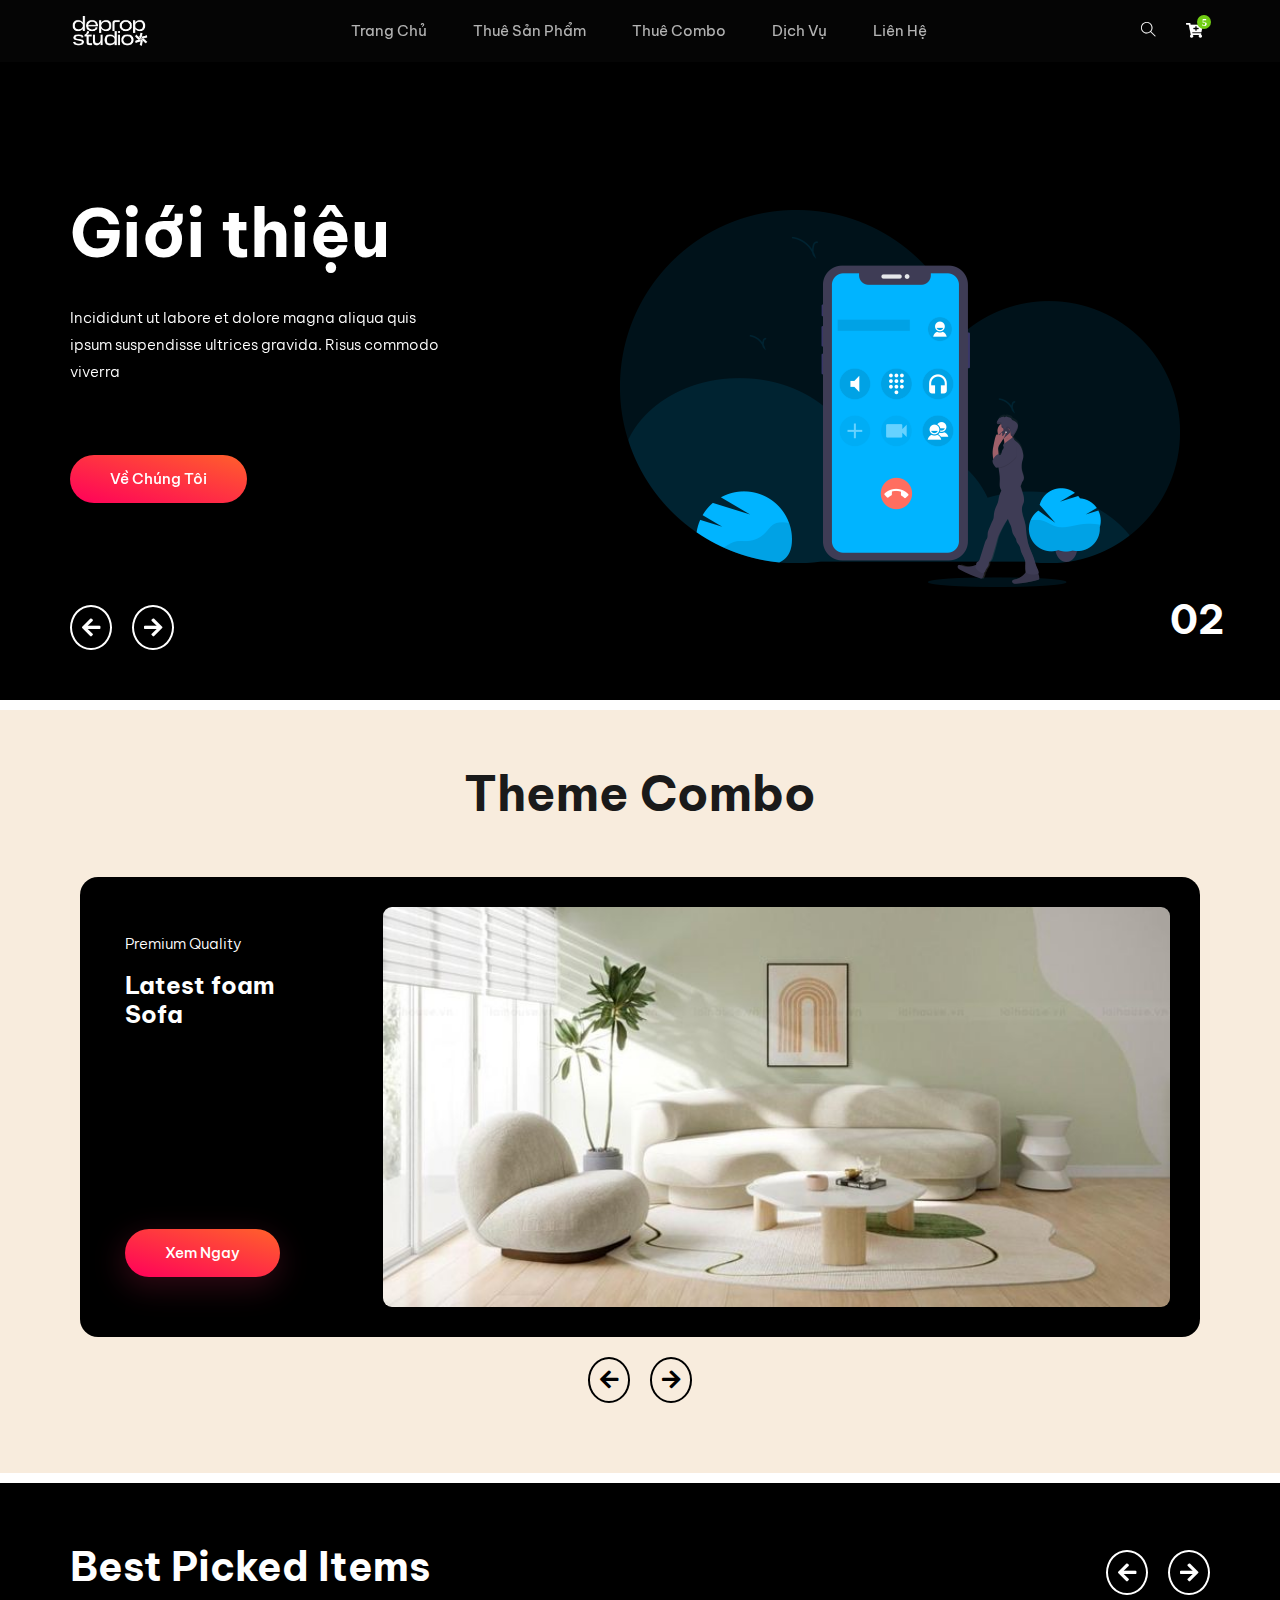
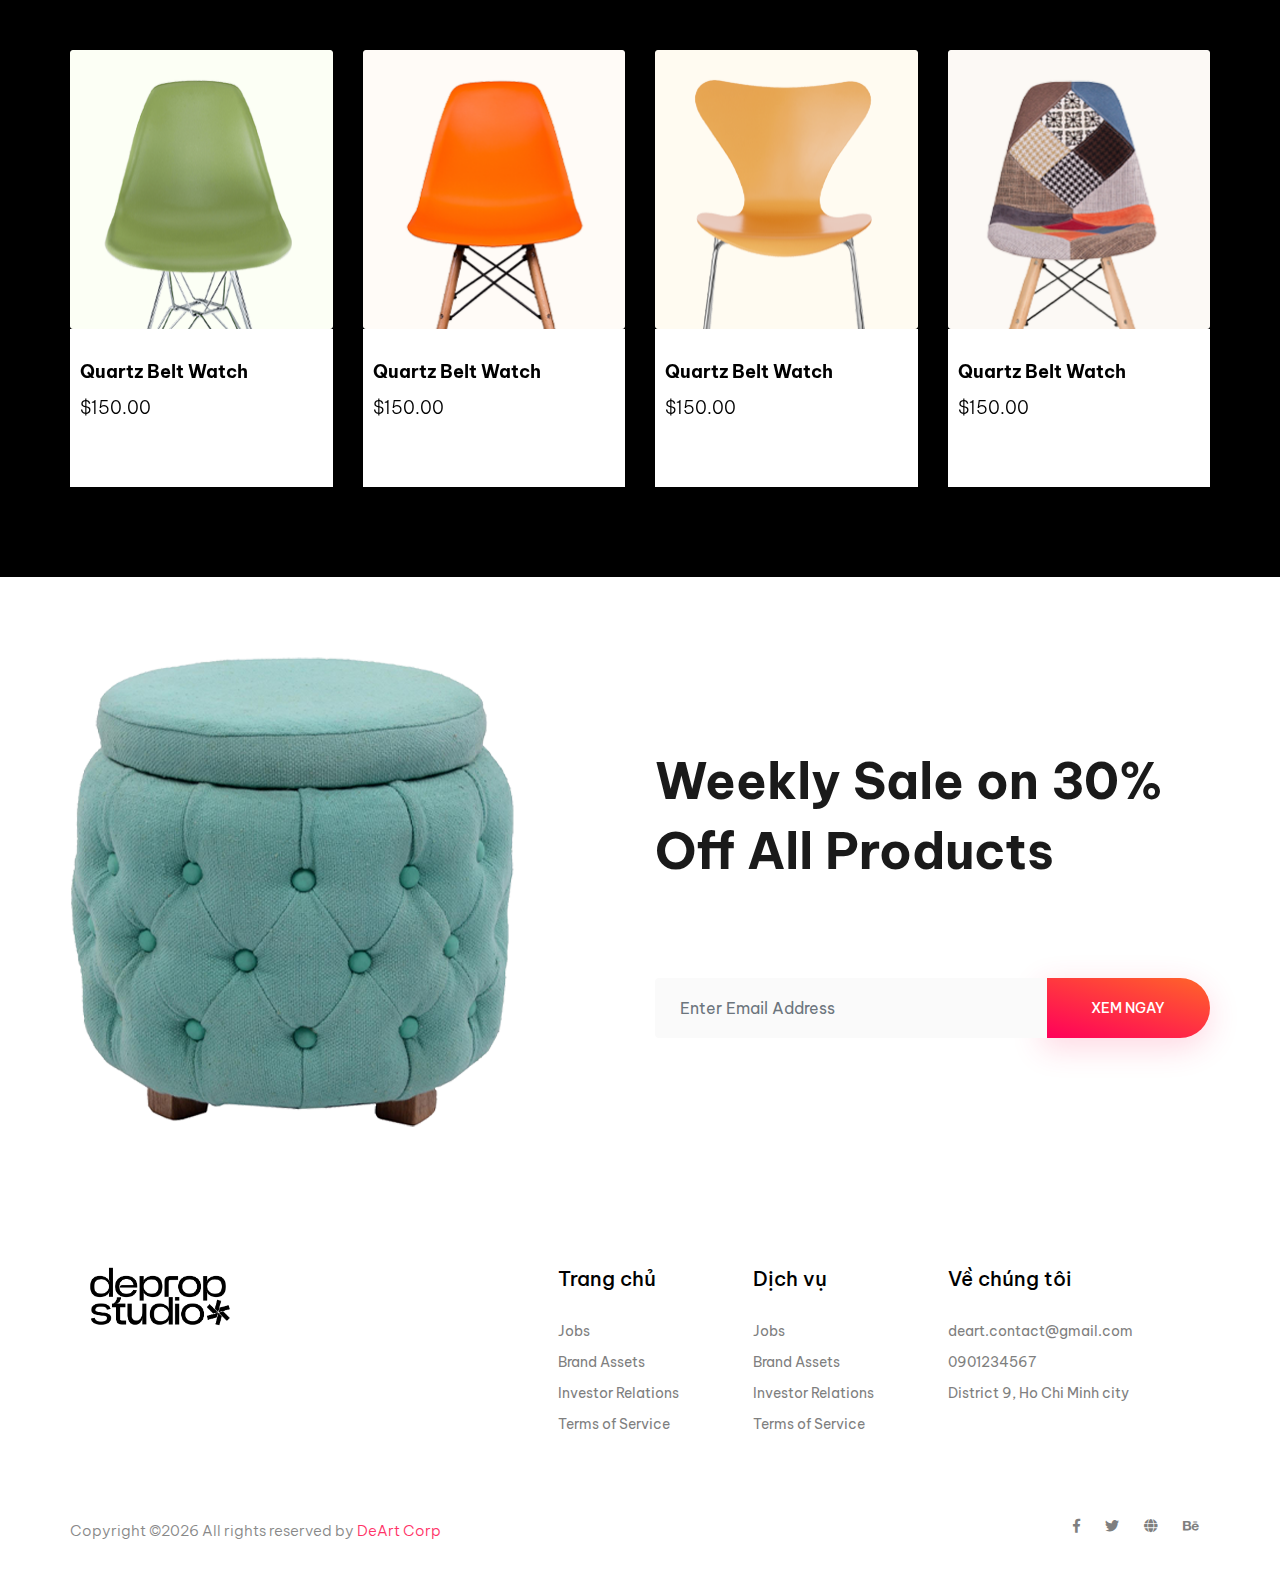
==== commit ccecd86a: "commit" ====
--- a/index.html
+++ b/index.html
@@ -388,7 +388,7 @@
                 </div>
                 <div class="col-sm-6 col-lg-2">
                     <div class="single_footer_part">
-                        <h4>Policy</h4>
+                        <h4>Trang chủ</h4>
                         <ul class="list-unstyled">
                             <li><a href="">Jobs</a></li>
                             <li><a href="">Brand Assets</a></li>
@@ -399,7 +399,7 @@
                 </div>
                 <div class="col-sm-6 col-lg-2">
                     <div class="single_footer_part">
-                        <h4>Features</h4>
+                        <h4>Dịch vụ</h4>
                         <ul class="list-unstyled">
                             <li><a href="">Jobs</a></li>
                             <li><a href="">Brand Assets</a></li>
@@ -410,7 +410,7 @@
                 </div>
                 <div class="col-sm-6 col-lg-3">
                     <div class="single_footer_part">
-                        <h4>Contact Us</h4>
+                        <h4>Về chúng tôi</h4>
                         <ul class="list-unstyled">
                             <li><a href="">deart.contact@gmail.com</a></li>
                             <li><a href="">0901234567</a></li>
--- a/css/style.css
+++ b/css/style.css
@@ -1977,6 +1977,9 @@
 
 /**************** hero part css end ****************/
 /**************** service_part css start ****************/
+.feature_part {
+  background-color: rgb(248, 236, 221);
+}
 .feature_part .section_tittle {
   margin-top: 70px;
 }
@@ -1997,16 +2000,6 @@
   flex-direction: row;
   justify-content: center;
   gap: 20px;
-}
-@media only screen and (min-width: 992px) and (max-width: 1200px) {
-  .feature_part .owl-nav {
-    bottom: 20px;
-  }
-}
-@media (max-width: 991px) {
-  .feature_part .owl-nav {
-    bottom: 30px;
-  }
 }
 .feature_part .owl-nav .owl-prev,
 .feature_part .owl-nav .owl-next {
@@ -2025,7 +2018,7 @@
   margin-right: 10px;
   margin-left: 10px;
   padding: 30px;
-  background-color: #000;
+  background: #000;
   border-radius: 18px;
 }
 @media (max-width: 576px) {
@@ -2152,47 +2145,34 @@
   position: absolute;
   right: 0;
   top: -120px;
+  padding-bottom: 70px;
+  padding-top: 20px;
   display: flex;
   flex-direction: row;
   gap: 20px;
 }
 @media only screen and (min-width: 992px) and (max-width: 1200px) {
   .product_list .owl-nav {
-    top: -90px;
-    transition: none;
+    top: -100px;
   }
 }
 @media (max-width: 991px) {
   .product_list .owl-nav {
-    top: -60px;
+    top: -100px;
   }
 }
 .product_list .owl-nav .owl-prev,
 .product_list .owl-nav .owl-next {
   font-size: 7px;
+  border: 2px solid #fff;
   border-radius: 50% !important;
-  background-color: #ffffff;
-  color: black;
-  border: none !important;
+  background-color: transparent;
+  color: #fff;
   padding: 10px 10px !important;
-  transition: background-color 1s, transform 0.5s;
-}
-@media only screen and (min-width: 992px) and (max-width: 1200px) {
-  .product_list .owl-nav .owl-prev,
-  .product_list .owl-nav .owl-next {
-    transition: none;
-  }
 }
 .product_list .owl-nav .owl-prev:hover, .product_list .owl-nav .owl-next:hover {
-  background-color: rgba(255, 255, 255, 0.8);
-  color: black;
-  box-shadow: 0px 10px 20px 0px rgba(0, 23, 51, 0.09);
-}
-.product_list .owl-nav .owl-prev:hover {
-  -webkit-transform: translateX(-3px);
-}
-.product_list .owl-nav .owl-next:hover {
-  -webkit-transform: translateX(3px);
+  background-color: #fff;
+  color: #000;
 }
 
 .single_product_item {
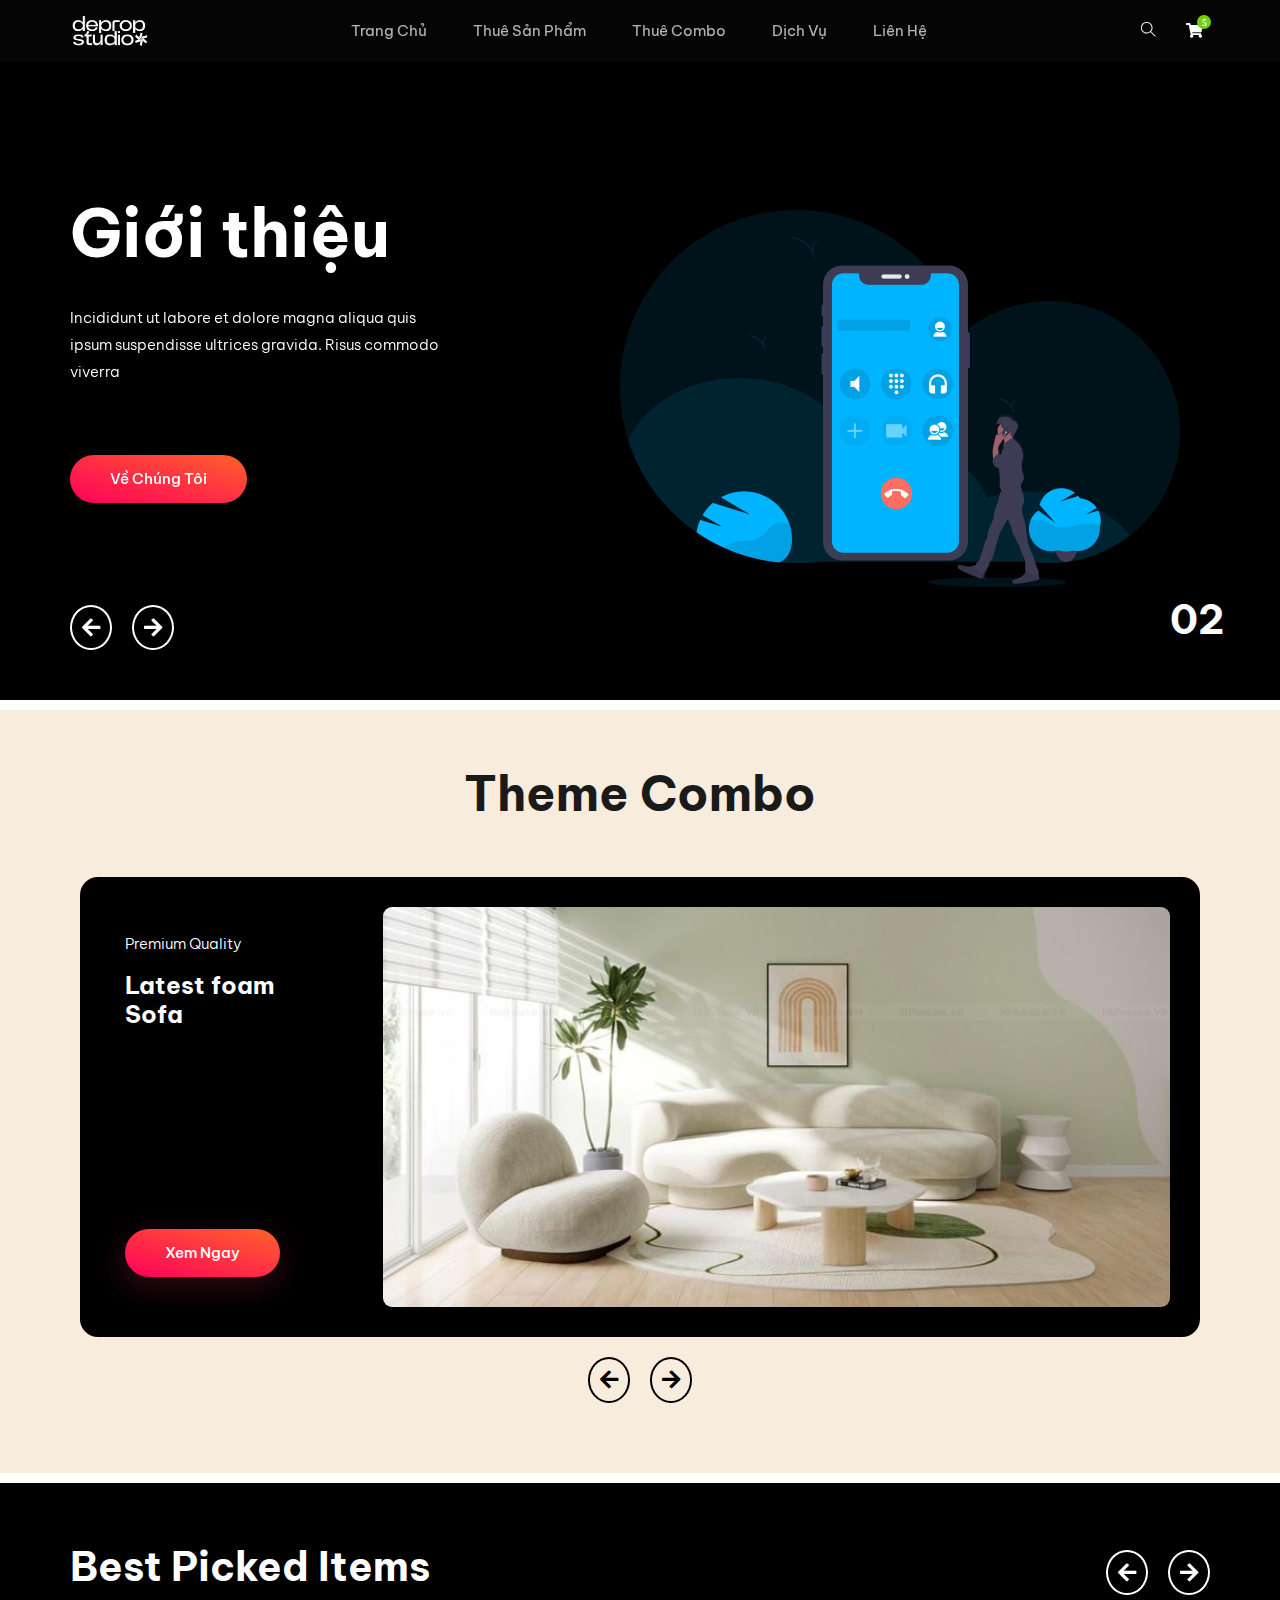
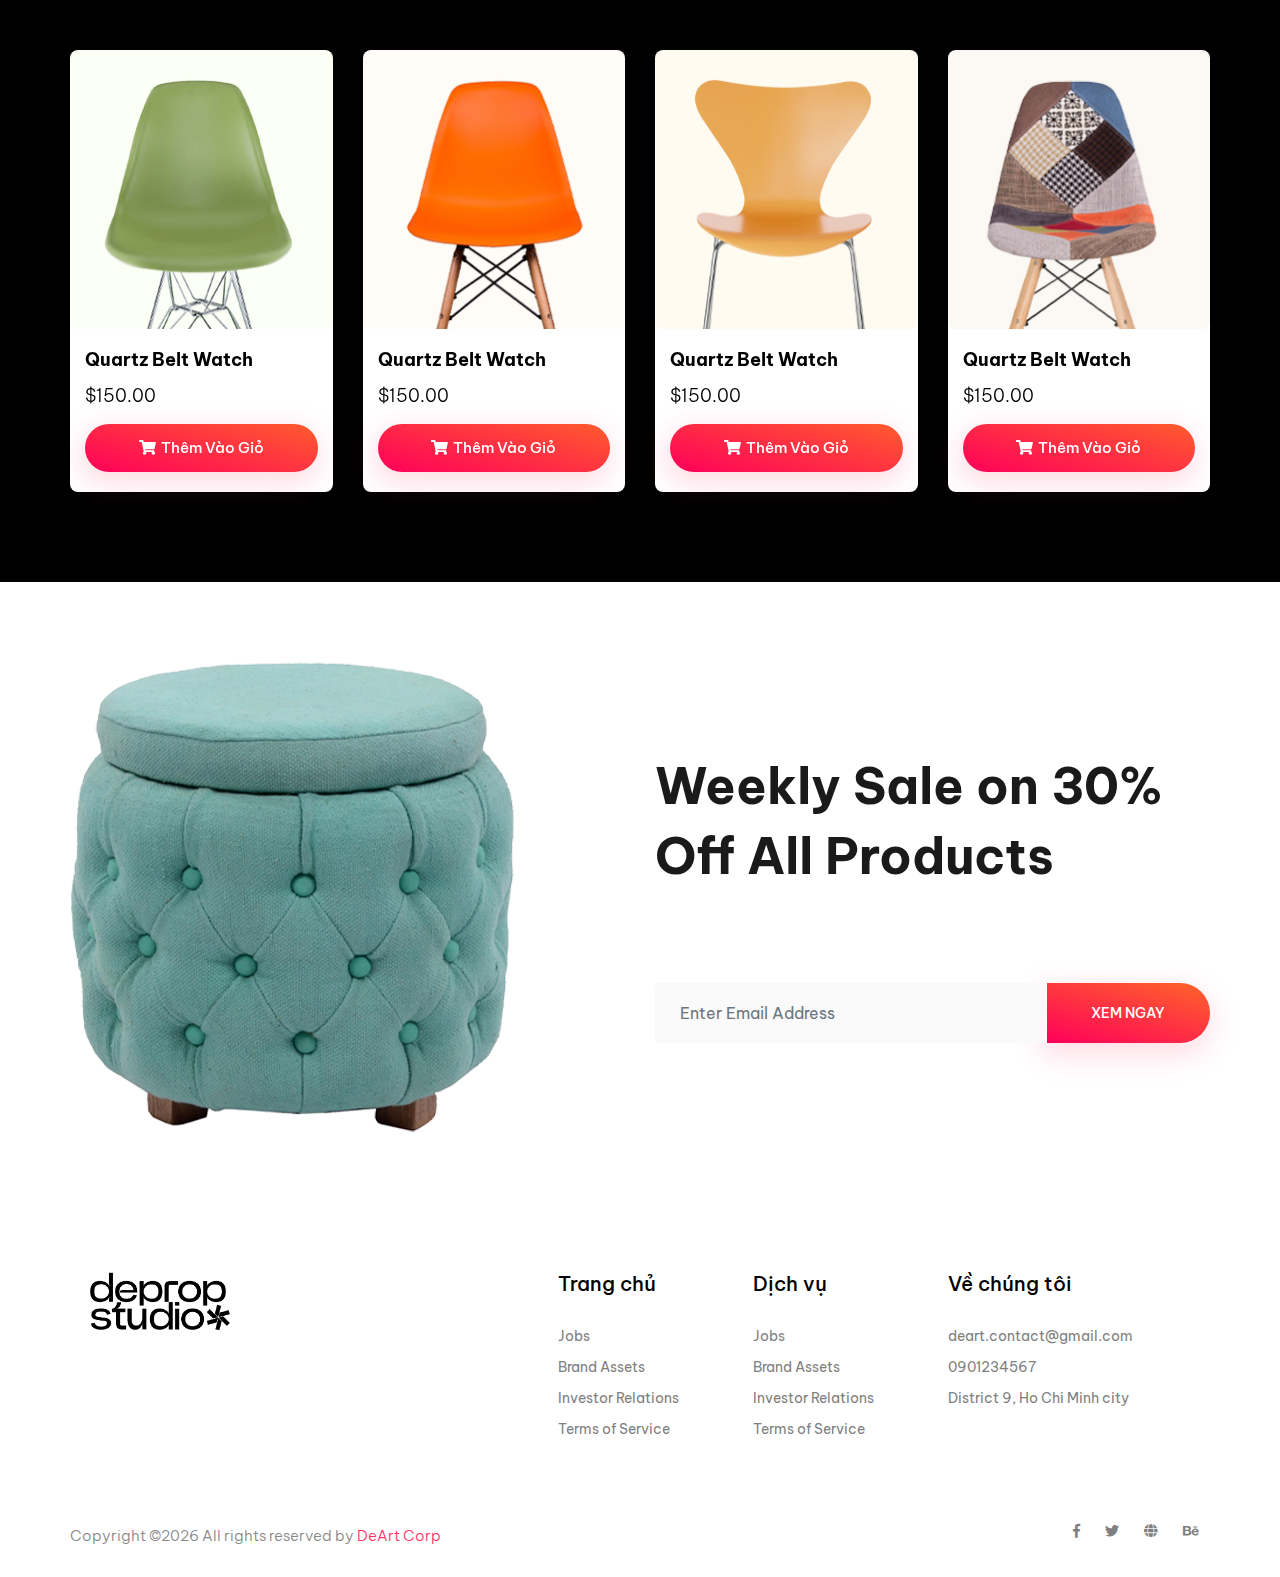
==== commit 017f633f: "commit" ====
--- a/index.html
+++ b/index.html
@@ -70,7 +70,7 @@
                             <div class="dropdown cart">
                                 <a class="dropdown-toggle" id="navbarDropdown3" role="button"
                                     aria-haspopup="true" aria-expanded="false" href="cart.html">
-                                    <i class="fas fa-cart-plus"></i>
+                                    <i class="fas fa-shopping-cart"></i>
                                 </a>
                                 <!--<div class="dropdown-menu" aria-labelledby="navbarDropdown">
                                     <div class="single_product">
@@ -256,7 +256,7 @@
                                         <div class="single_product_text">
                                             <h4>Quartz Belt Watch</h4>
                                             <h3>$150.00</h3>
-                                            <a href="#" class="add_cart">+ add to cart</a>
+                                            <a href="#" class="btn_2"><i class="fa fa-shopping-cart"></i>Thêm vào giỏ</a>
                                         </div>
                                     </div>
                                 </div>
@@ -266,7 +266,7 @@
                                         <div class="single_product_text">
                                             <h4>Quartz Belt Watch</h4>
                                             <h3>$150.00</h3>
-                                            <a href="#" class="add_cart">+ add to cart</a>
+                                            <a href="#" class="btn_2"><i class="fa fa-shopping-cart"></i>Thêm vào giỏ</a>
                                         </div>
                                     </div>
                                 </div>
@@ -276,7 +276,7 @@
                                         <div class="single_product_text">
                                             <h4>Quartz Belt Watch</h4>
                                             <h3>$150.00</h3>
-                                            <a href="#" class="add_cart">+ add to cart</a>
+                                            <a href="#" class="btn_2"><i class="fa fa-shopping-cart"></i>Thêm vào giỏ</a>
                                         </div>
                                     </div>
                                 </div>
@@ -286,7 +286,7 @@
                                         <div class="single_product_text">
                                             <h4>Quartz Belt Watch</h4>
                                             <h3>$150.00</h3>
-                                            <a href="#" class="add_cart">+ add to cart</a>
+                                            <a href="#" class="btn_2"><i class="fa fa-shopping-cart"></i>Thêm vào giỏ</a>
                                         </div>
                                     </div>
                                 </div>
@@ -296,41 +296,41 @@
                             <div class="row align-items-center justify-content-between">
                                 <div class="col-lg-3 col-sm-6 col-6">
                                     <div class="single_product_item">
+                                        <img src="img/product/product_4.png" alt="">
+                                        <div class="single_product_text">
+                                            <h4>Quartz Belt Watch</h4>
+                                            <h3>$150.00</h3>
+                                            <a href="#" class="btn_2"><i class="fa fa-shopping-cart"></i>Thêm vào giỏ</a>
+                                        </div>
+                                    </div>
+                                </div>
+                                <div class="col-lg-3 col-sm-6 col-6">
+                                    <div class="single_product_item">
+                                        <img src="img/product/product_3.png" alt="">
+                                        <div class="single_product_text">
+                                            <h4>Quartz Belt Watch</h4>
+                                            <h3>$150.00</h3>
+                                            <a href="#" class="btn_2"><i class="fa fa-shopping-cart"></i>Thêm vào giỏ</a>
+                                        </div>
+                                    </div>
+                                </div>
+                                <div class="col-lg-3 col-sm-6 col-6">
+                                    <div class="single_product_item">
+                                        <img src="img/product/product_2.png" alt="">
+                                        <div class="single_product_text">
+                                            <h4>Quartz Belt Watch</h4>
+                                            <h3>$150.00</h3>
+                                            <a href="#" class="btn_2"><i class="fa fa-shopping-cart"></i>Thêm vào giỏ</a>
+                                        </div>
+                                    </div>
+                                </div>
+                                <div class="col-lg-3 col-sm-6 col-6">
+                                    <div class="single_product_item">
                                         <img src="img/product/product_1.png" alt="">
                                         <div class="single_product_text">
                                             <h4>Quartz Belt Watch</h4>
                                             <h3>$150.00</h3>
-                                            <a href="#" class="add_cart">+ add to cart</a>
-                                        </div>
-                                    </div>
-                                </div>
-                                <div class="col-lg-3 col-sm-6 col-6">
-                                    <div class="single_product_item">
-                                        <img src="img/product/product_2.png" alt="">
-                                        <div class="single_product_text">
-                                            <h4>Quartz Belt Watch</h4>
-                                            <h3>$150.00</h3>
-                                            <a href="#" class="add_cart">+ add to cart</a>
-                                        </div>
-                                    </div>
-                                </div>
-                                <div class="col-lg-3 col-sm-6 col-6">
-                                    <div class="single_product_item">
-                                        <img src="img/product/product_3.png" alt="">
-                                        <div class="single_product_text">
-                                            <h4>Quartz Belt Watch</h4>
-                                            <h3>$150.00</h3>
-                                            <a href="#" class="add_cart">+ add to cart</a>
-                                        </div>
-                                    </div>
-                                </div>
-                                <div class="col-lg-3 col-sm-6 col-6">
-                                    <div class="single_product_item">
-                                        <img src="img/product/product_4.png" alt="">
-                                        <div class="single_product_text">
-                                            <h4>Quartz Belt Watch</h4>
-                                            <h3>$150.00</h3>
-                                            <a href="#" class="add_cart">+ add to cart</a>
+                                            <a href="#" class="btn_2"><i class="fa fa-shopping-cart"></i>Thêm vào giỏ</a>
                                         </div>
                                     </div>
                                 </div>
--- a/css/style.css
+++ b/css/style.css
@@ -1,7 +1,7 @@
 /*Color Variables*/
 /**************** extend css start ****************/
 @import url("https://fonts.googleapis.com/css2?family=Be+Vietnam+Pro:ital,wght@0,100;0,200;0,300;0,400;0,500;0,600;0,700;0,800;0,900;1,100;1,200;1,300;1,400;1,500;1,600;1,700;1,800;1,900&display=swap");
-.form-contact .form-group .btn_1 i, .btn_2 {
+.form-contact .form-group .btn_1 i, .btn_4:hover, .btn_2 {
   background-image: linear-gradient(16deg, rgb(255, 0, 90) 0%, rgb(255, 93, 45) 64%, rgb(255, 186, 0) 100%);
 }
 
@@ -435,28 +435,43 @@
 }
 @media (max-width: 991px) {
   .btn_2 {
+    padding: 12px 10px;
+    line-height: 24px;
+  }
+}
+@media only screen and (min-width: 992px) and (max-width: 1200px) {
+  .btn_2 {
     padding: 12px 30px;
     line-height: 24px;
   }
 }
+
 .btn_4 {
+  padding: 12px 40px;
+  line-height: 20px;
+  text-align: center;
+  border-radius: 30px;
+  border: 2px solid #ff3368;
+  font-size: 13px;
+  font-family: "Be Vietnam Pro", sans-serif;
+  font-weight: 500;
   color: #ff3368;
-  font-size: 15px;
-  font-weight: 700;
-  margin-top: 53px;
-  display: inline-block;
-  transition: 0.5s;
+  transition: all 0.4s ease-in-out;
+  text-transform: capitalize;
+  background-size: 200% auto;
+}
+.btn_4:hover {
+  background-color: #ff3368;
+  box-shadow: -1.717px 8.835px 29.76px 2.24px rgba(255, 51, 104, 0.18);
+  color: #fff !important;
+  background-position: right center;
 }
 @media (max-width: 991px) {
   .btn_4 {
-    margin-top: 30px;
-  }
-}
-.btn_4 img {
-  width: 20px;
-  margin-left: 15px;
-}
-
+    padding: 12px 30px;
+    line-height: 24px;
+  }
+}
 .nav_btn {
   display: inline-block;
 }
@@ -2178,7 +2193,11 @@
 .single_product_item {
   border-radius: 20px;
   margin-bottom: 20px;
+  background-color: #fff;
   transition: 0.5s;
+}
+.single_product_item img {
+  border-radius: 8px 8px;
 }
 @media (max-width: 991px) {
   .single_product_item img {
@@ -2191,7 +2210,8 @@
   }
 }
 .single_product_item .single_product_text {
-  padding: 32px 10px;
+  border-radius: 8px 8px;
+  padding: 20px 15px;
   background-color: #fff;
   transition: 0.5s;
 }
@@ -2203,33 +2223,30 @@
 .single_product_item .single_product_text h3 {
   font-weight: 300;
   font-size: 18px;
+  margin-bottom: 18px;
 }
 .single_product_item .single_product_text a {
-  color: #ff3368;
-  text-transform: uppercase;
-  font-size: 18px;
-  font-weight: 500;
-  display: block;
-  margin-top: 10px;
-  opacity: 0;
-  visibility: hidden;
-  transition: 0.5s;
+  display: inline-block;
+  width: 100%;
+}
+@media (max-width: 991px) {
+  .single_product_item .single_product_text a {
+    font-size: 12px;
+  }
+}
+@media only screen and (min-width: 992px) and (max-width: 1200px) {
+  .single_product_item .single_product_text a {
+    font-size: 13px;
+  }
 }
 .single_product_item .single_product_text a i {
-  float: right;
-  font-size: 18px;
-  line-height: 26px;
-  color: #000;
-}
-.single_product_item:hover {
-  box-shadow: 0px 10px 20px 0px rgba(0, 23, 51, 0.09);
-}
-.single_product_item:hover .single_product_text {
-  padding: 32px 32px;
-}
-.single_product_item:hover a {
-  opacity: 1;
-  visibility: visible;
+  margin-right: 5px;
+  font-size: 15px;
+}
+@media (max-width: 991px) {
+  .single_product_item .single_product_text a i {
+    font-size: 12px;
+  }
 }
 
 /************* our offer *****************/
